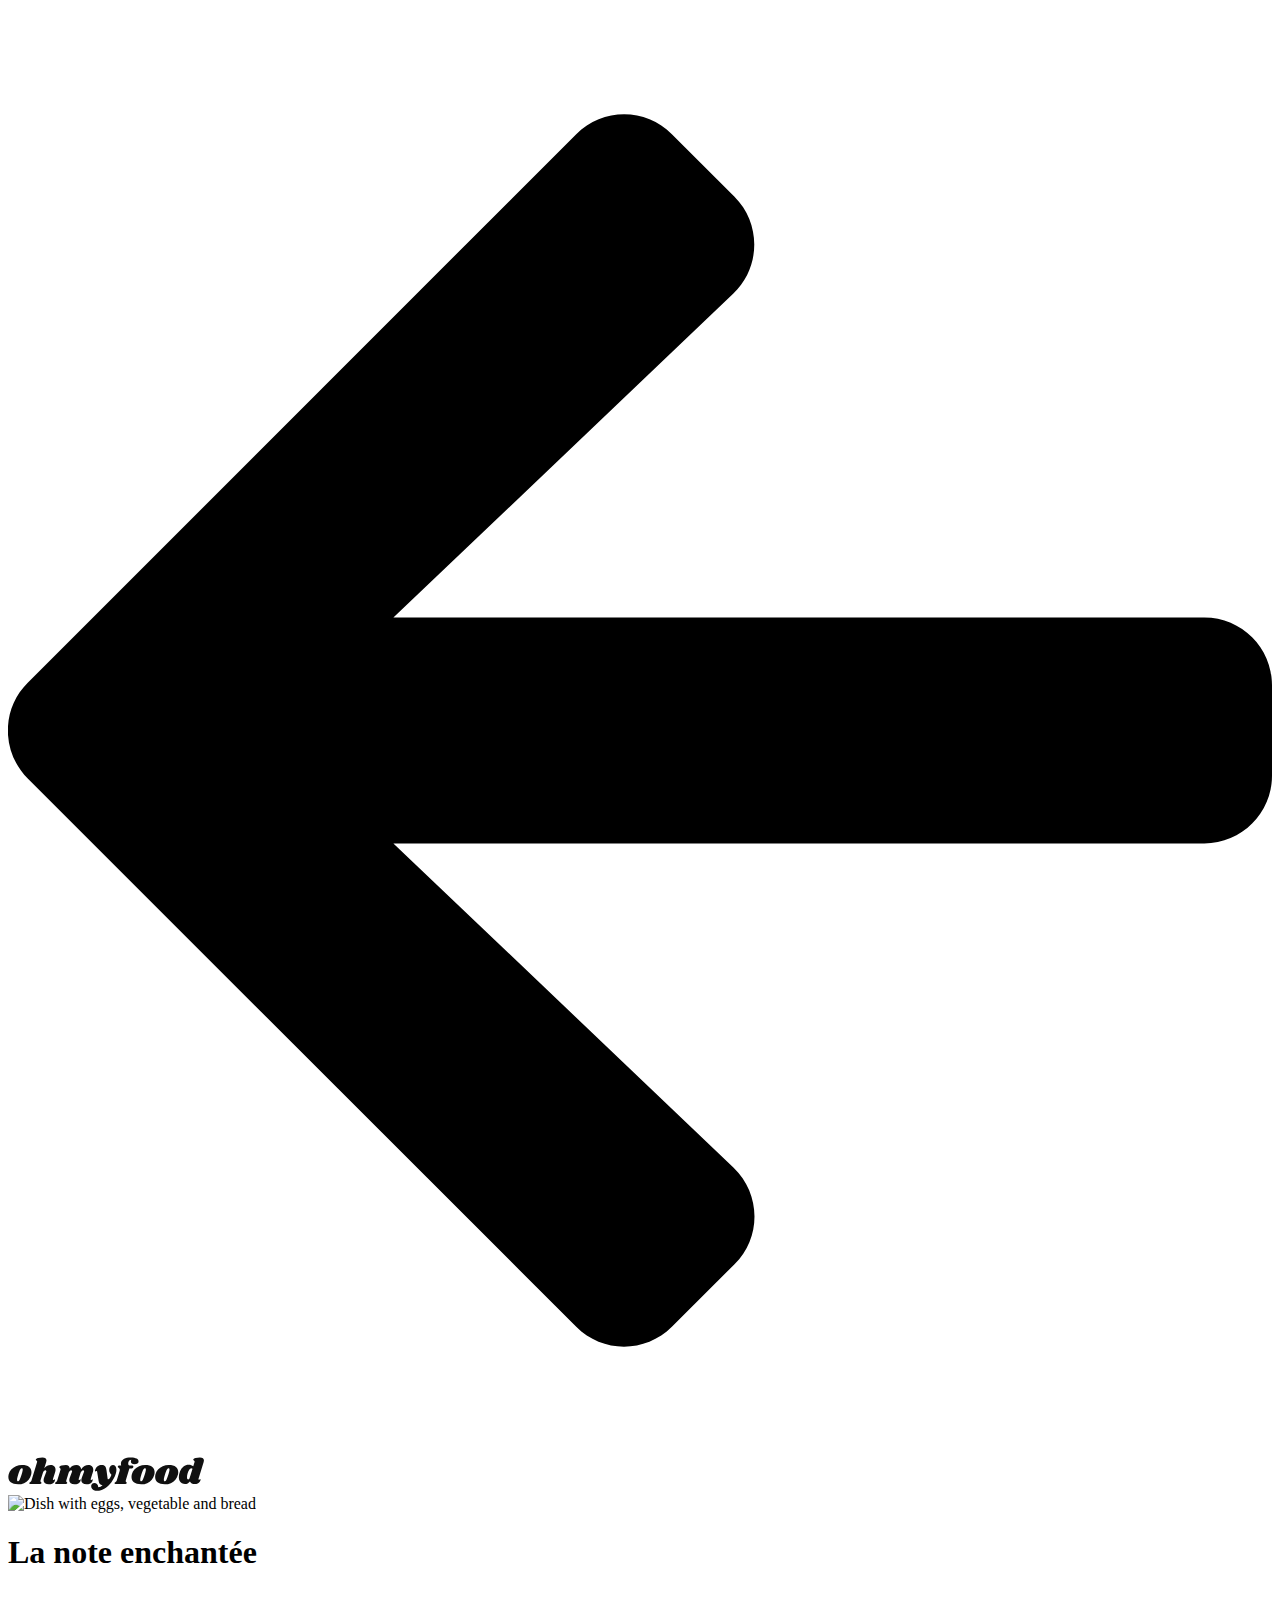
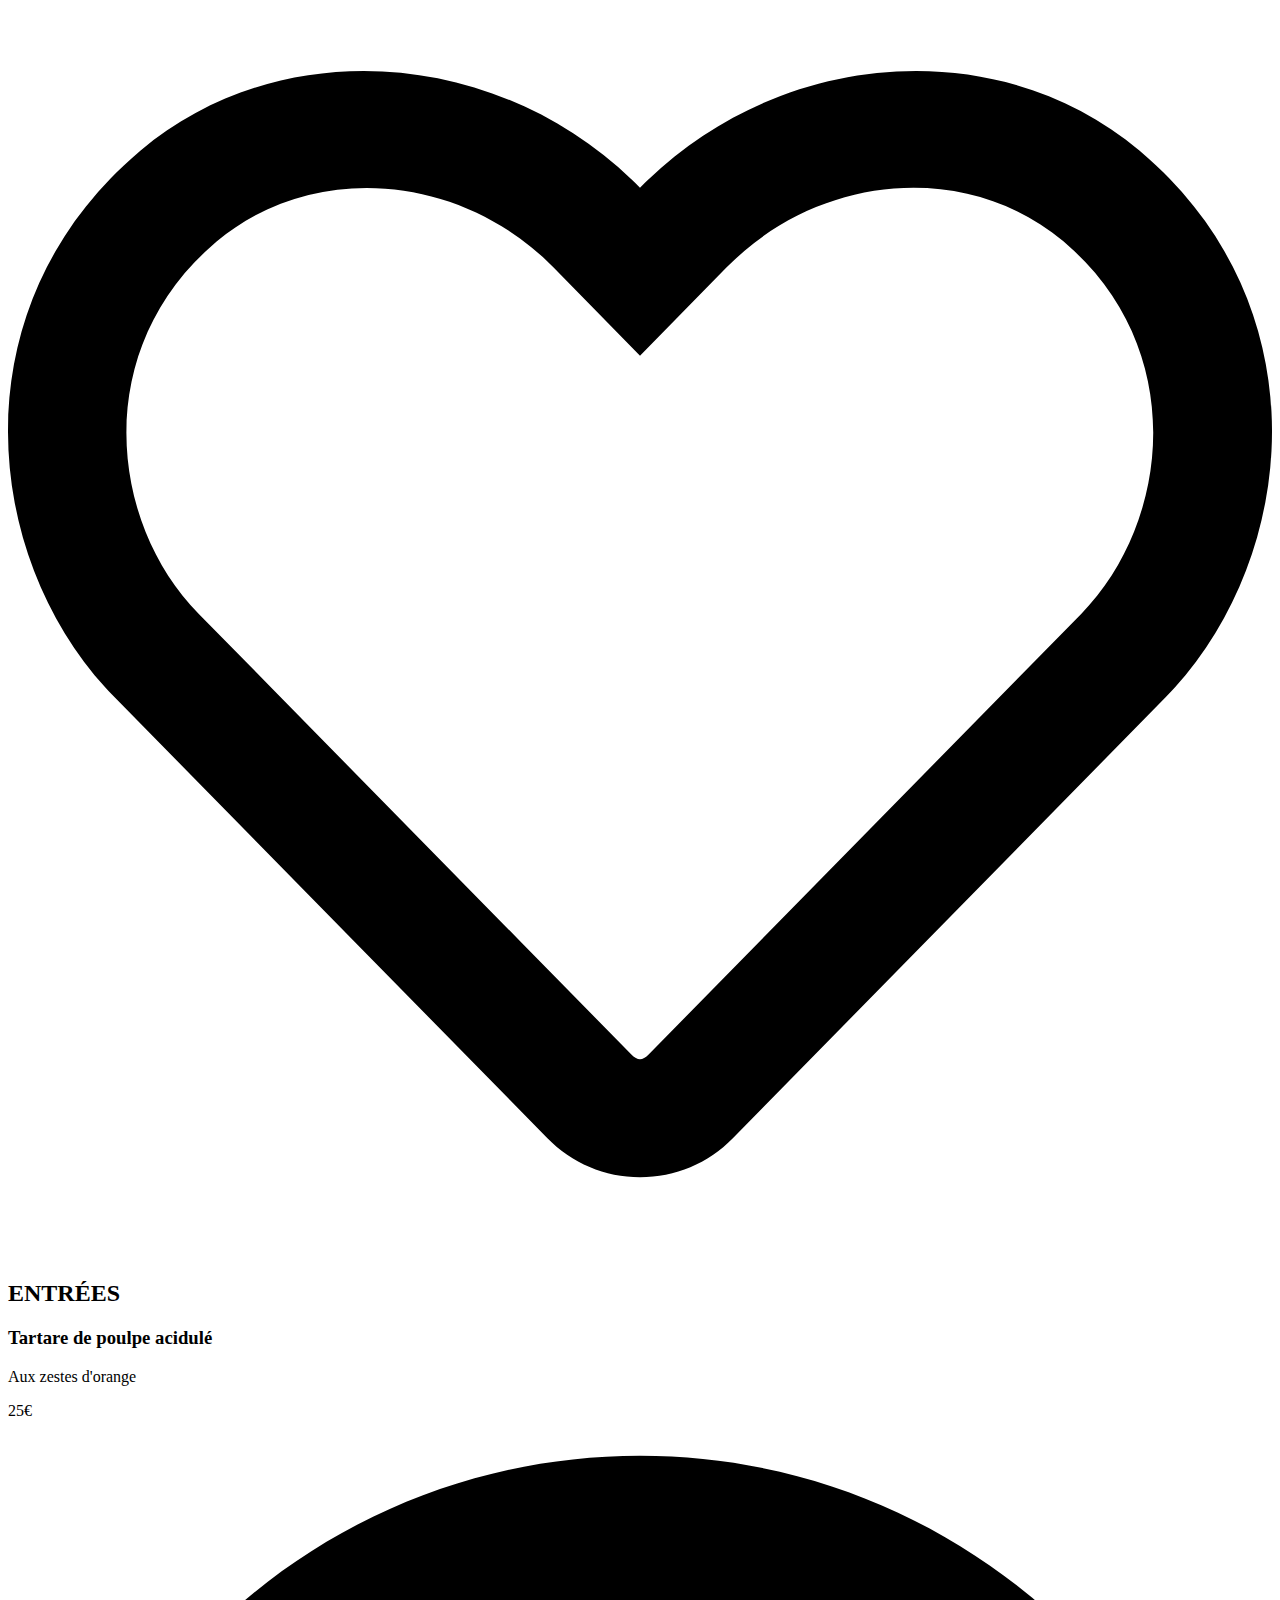
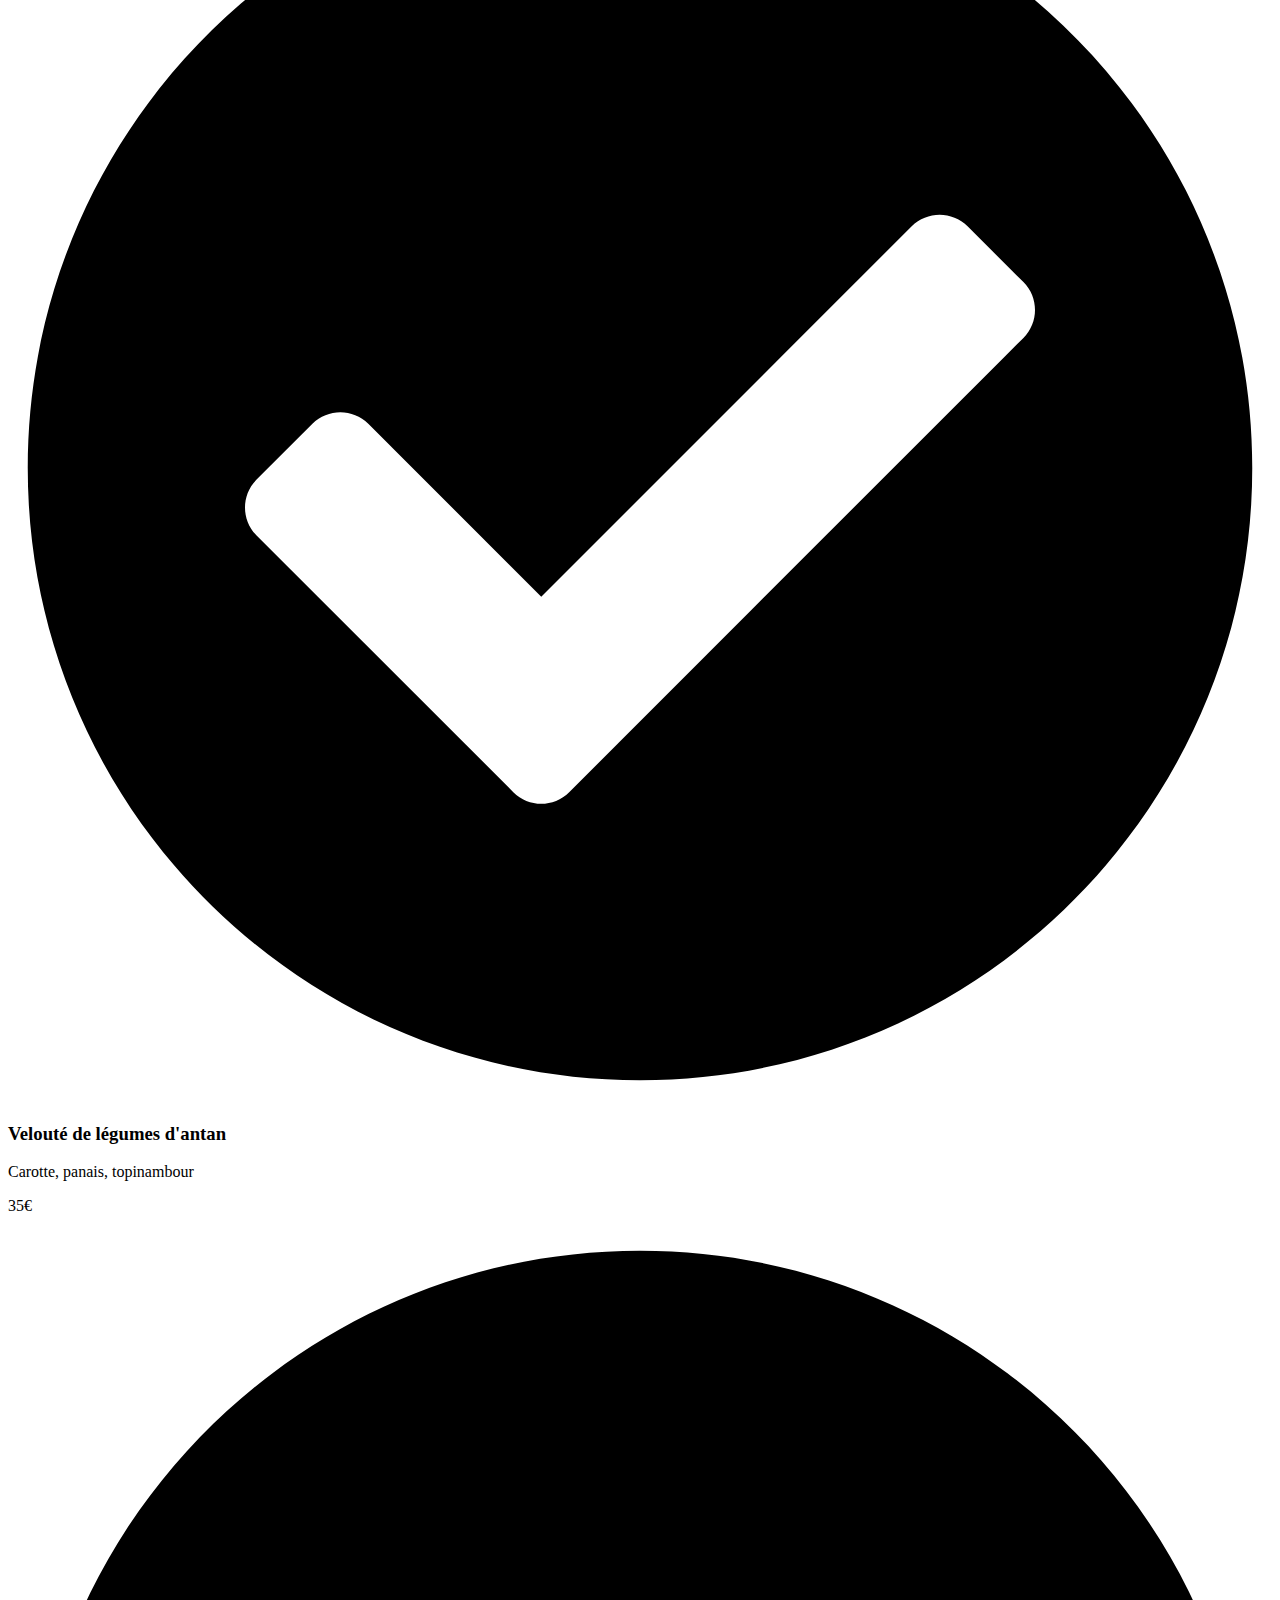
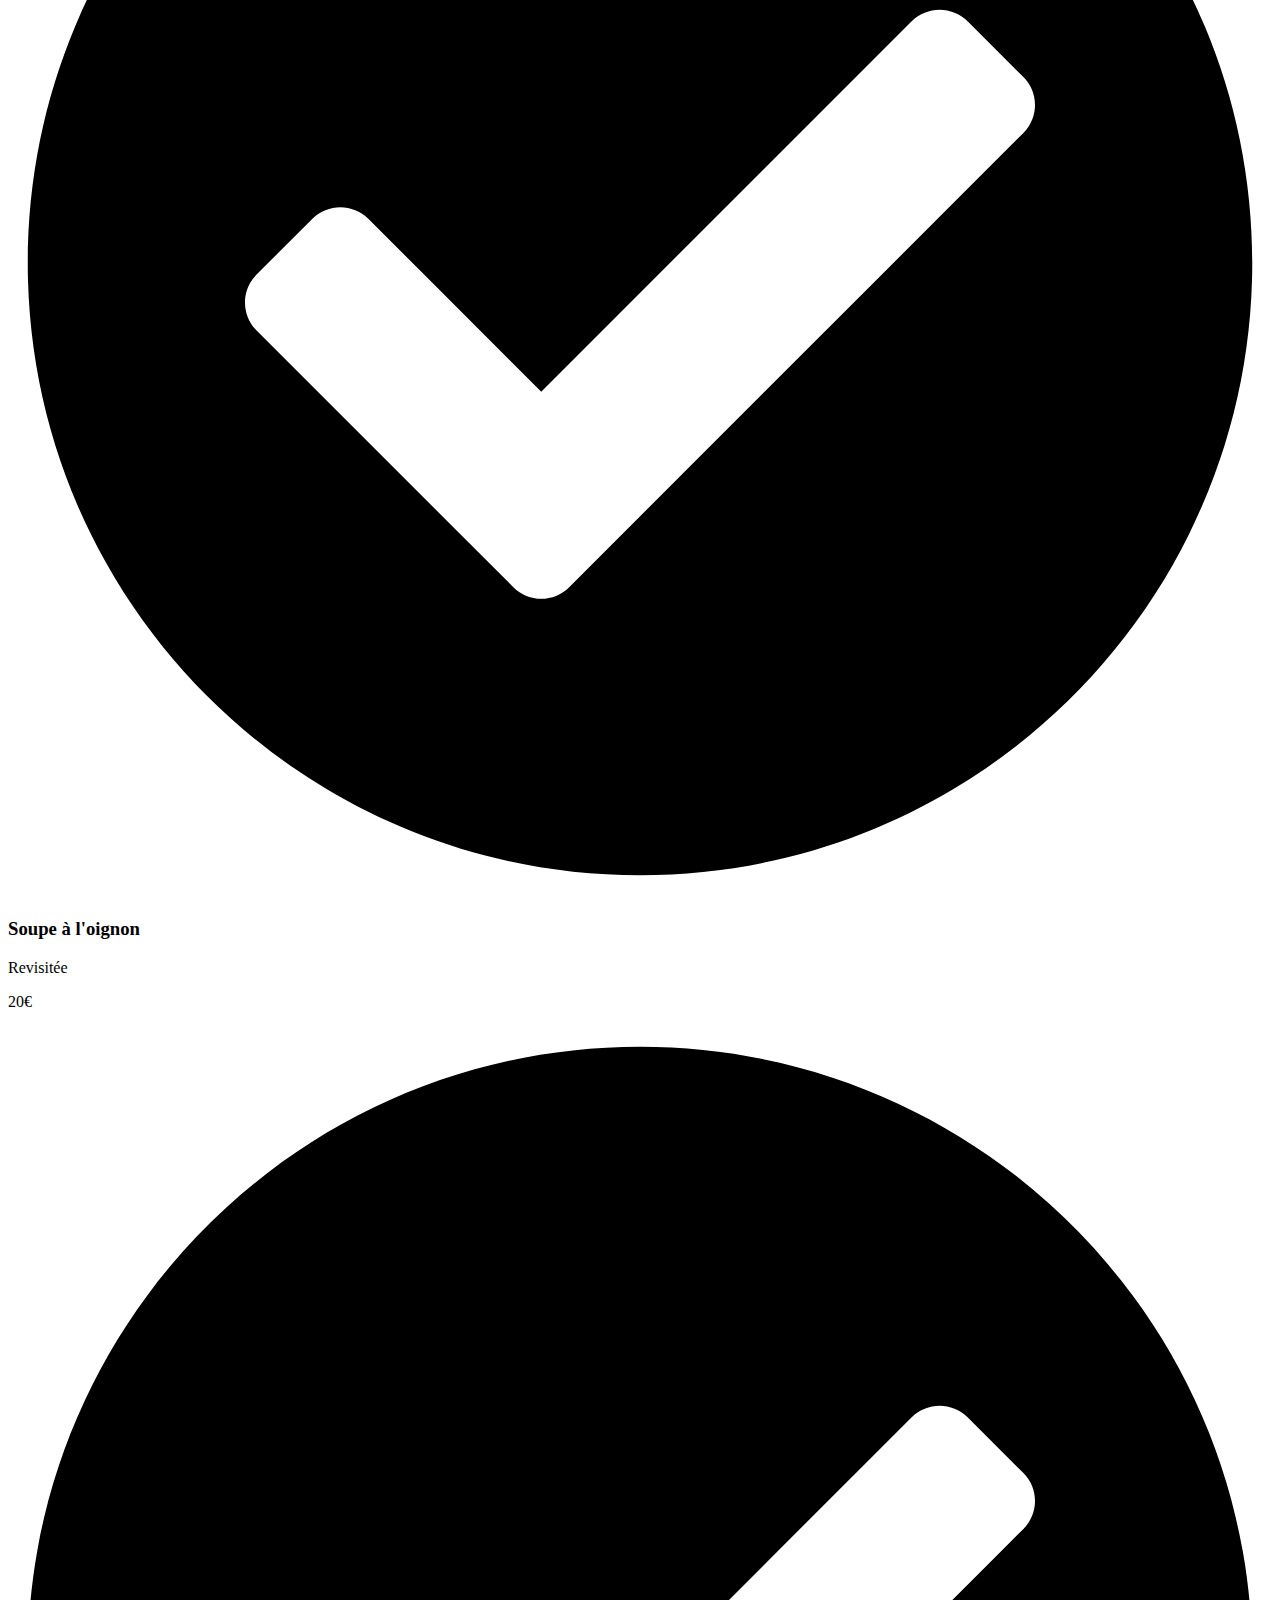
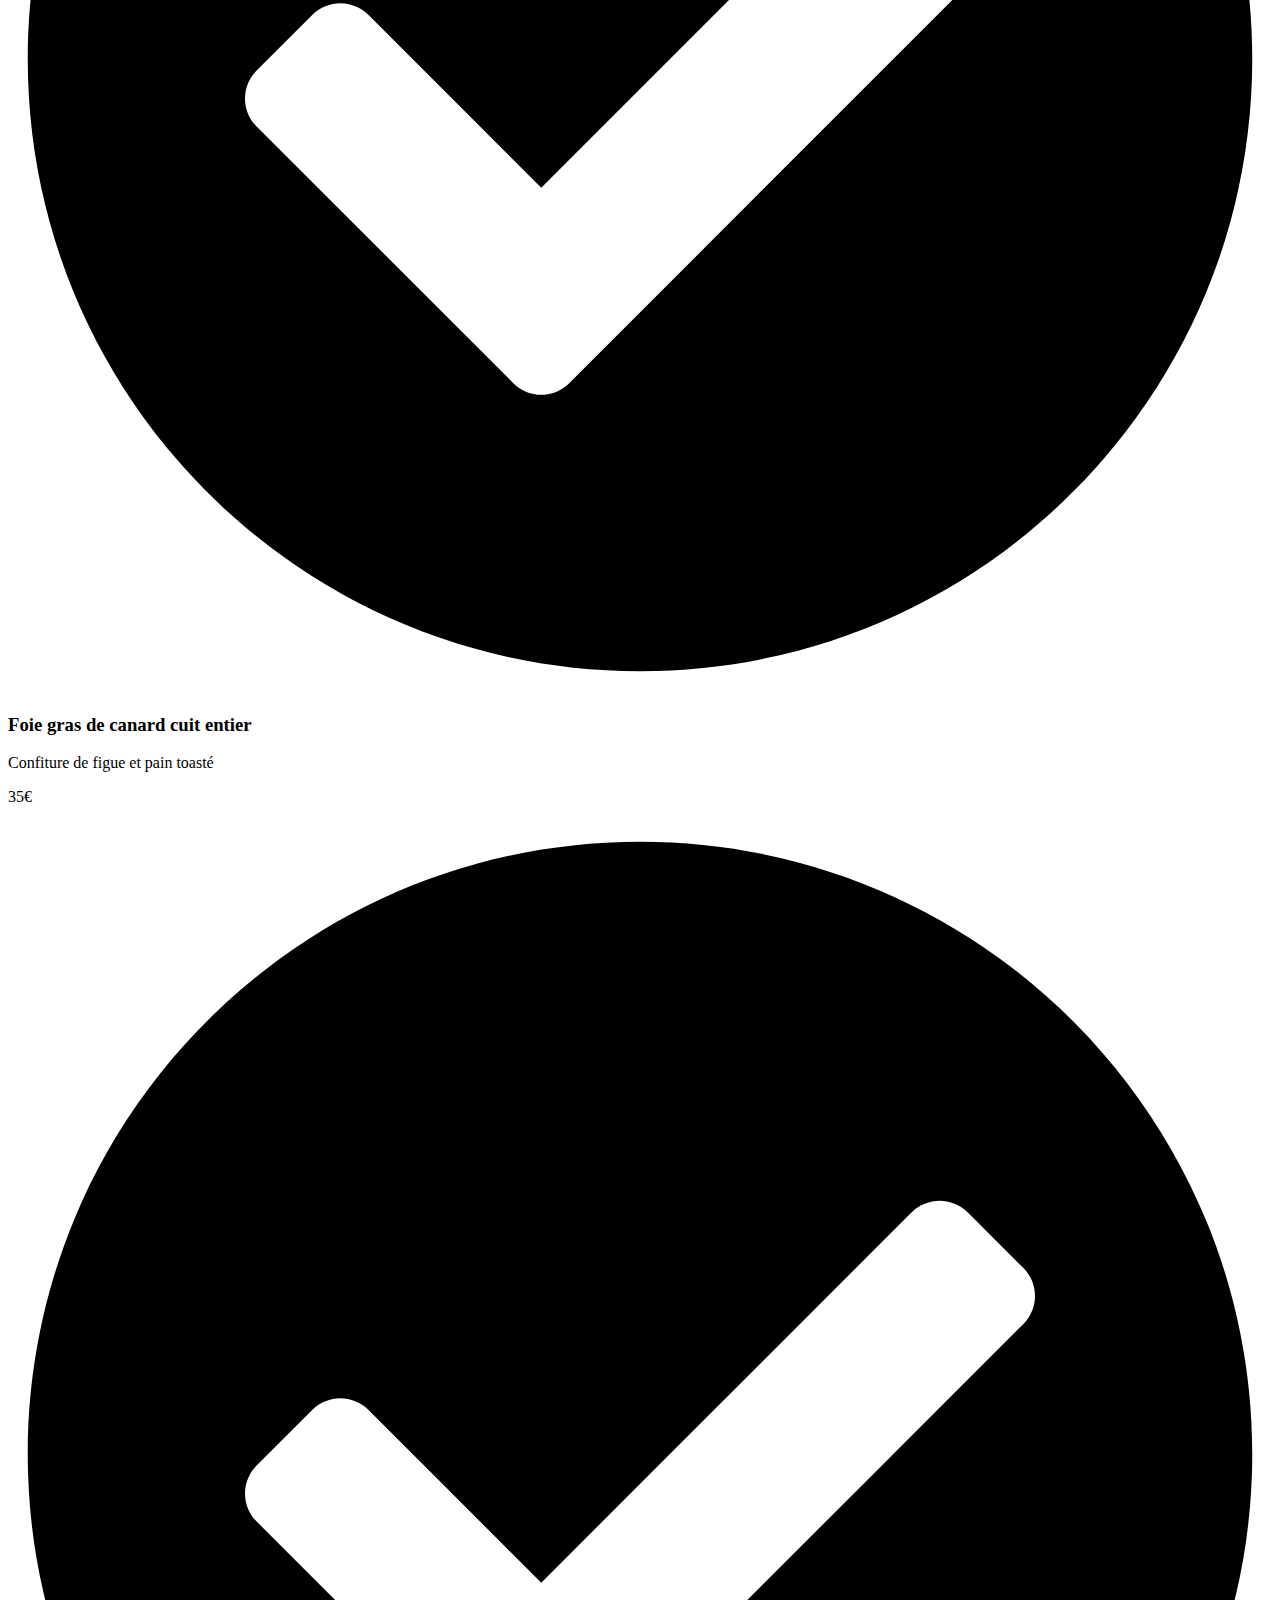
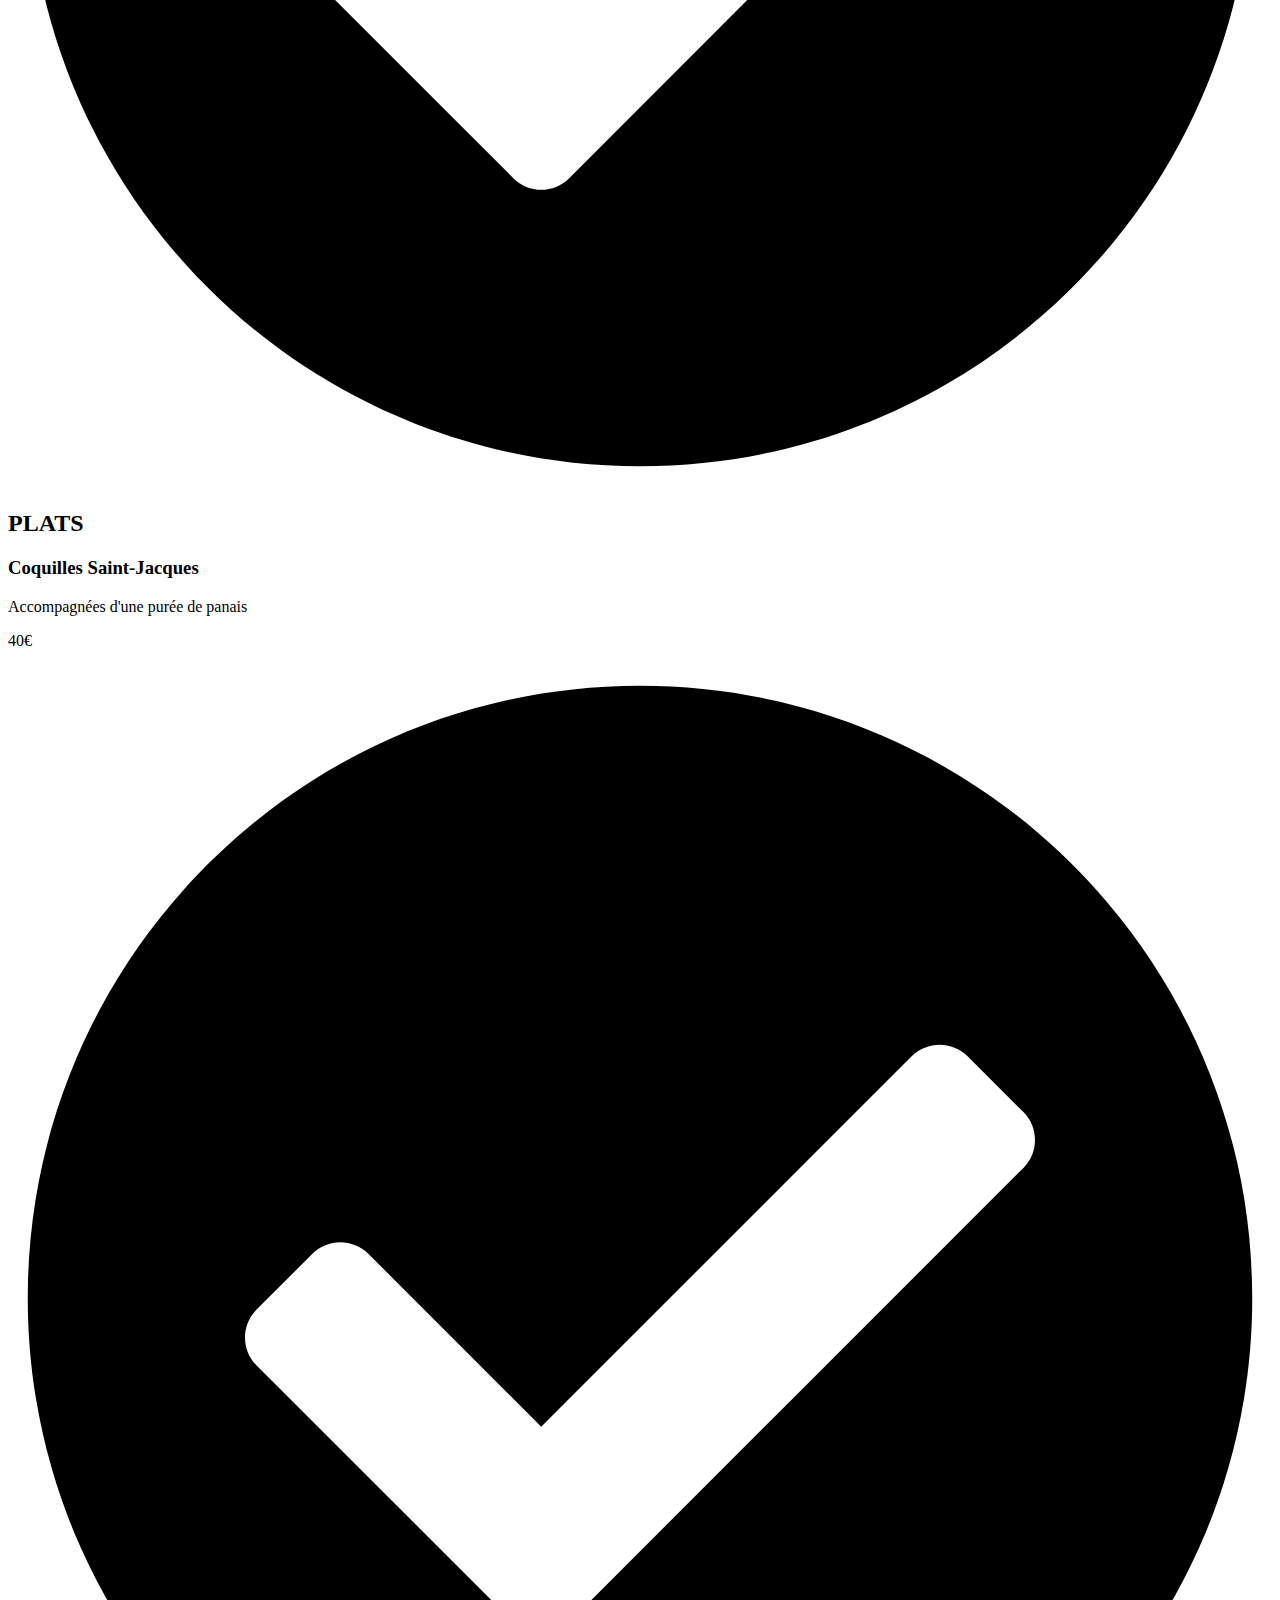
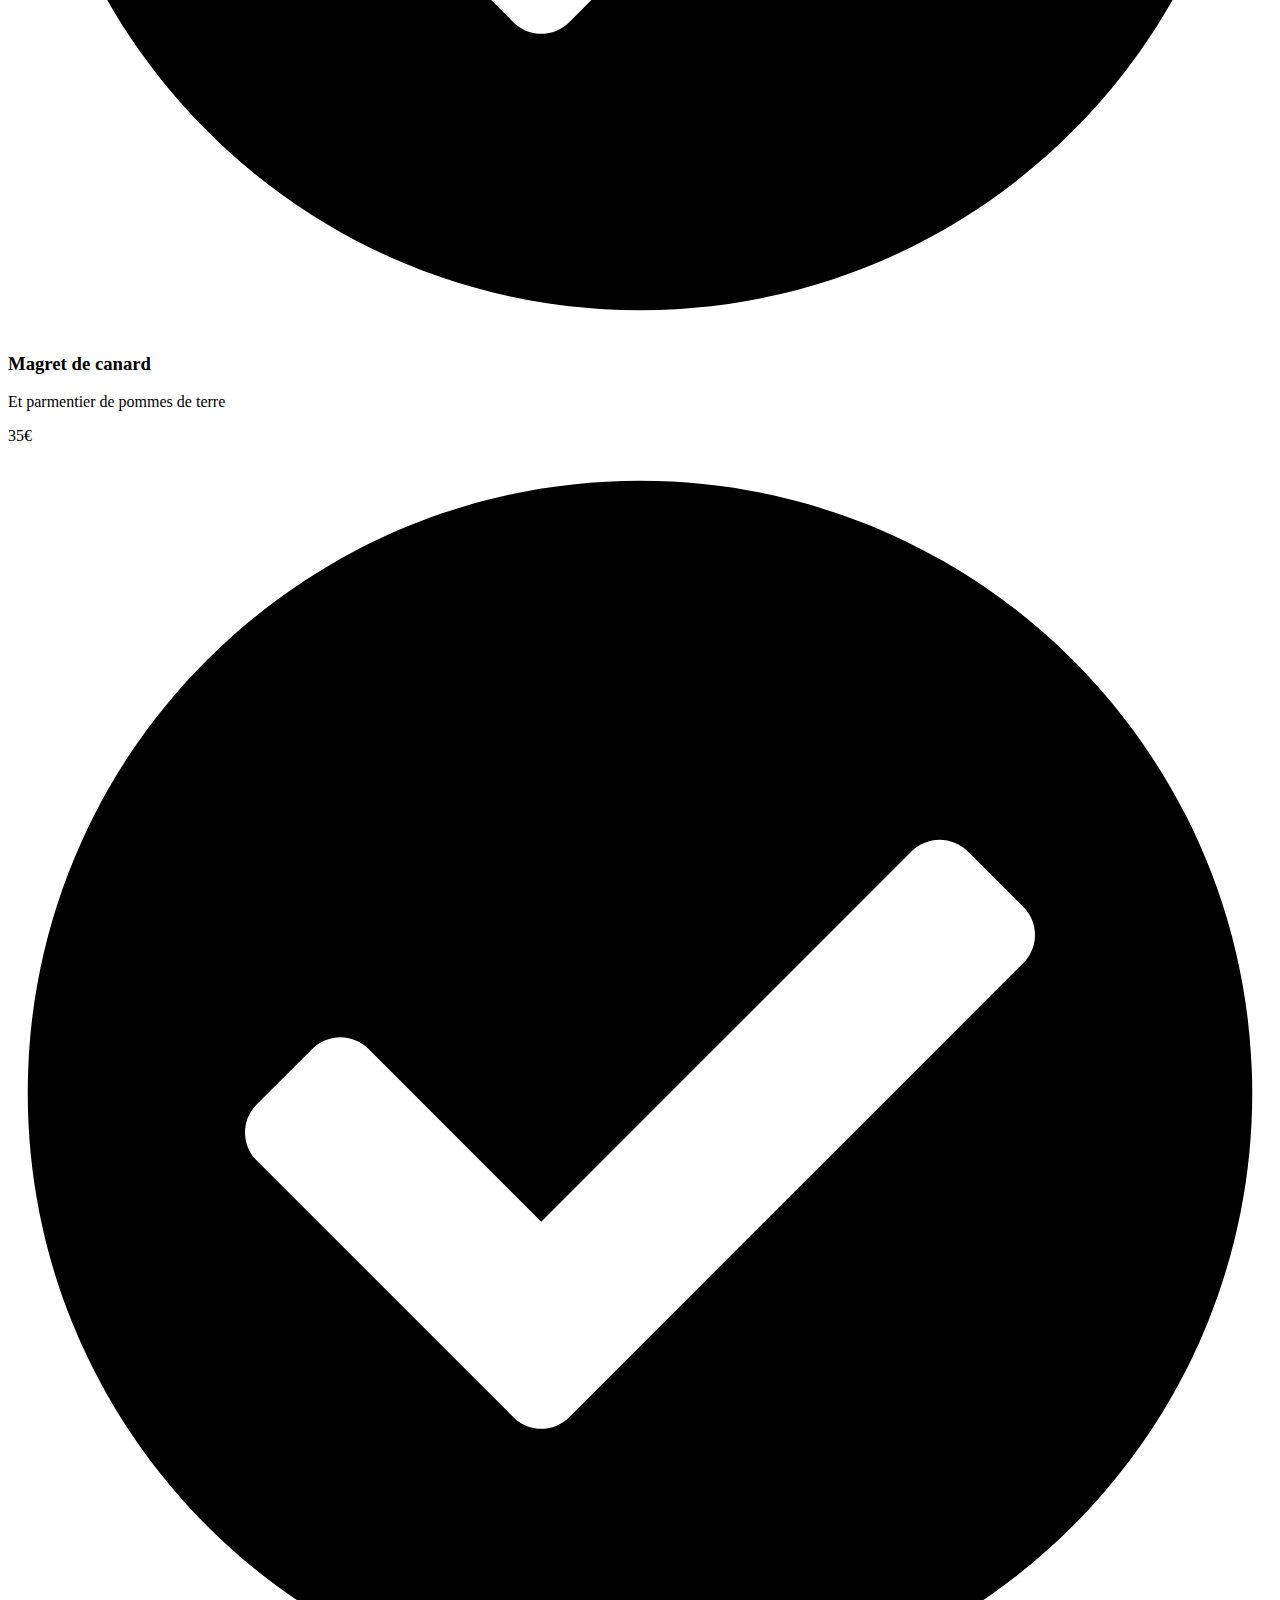
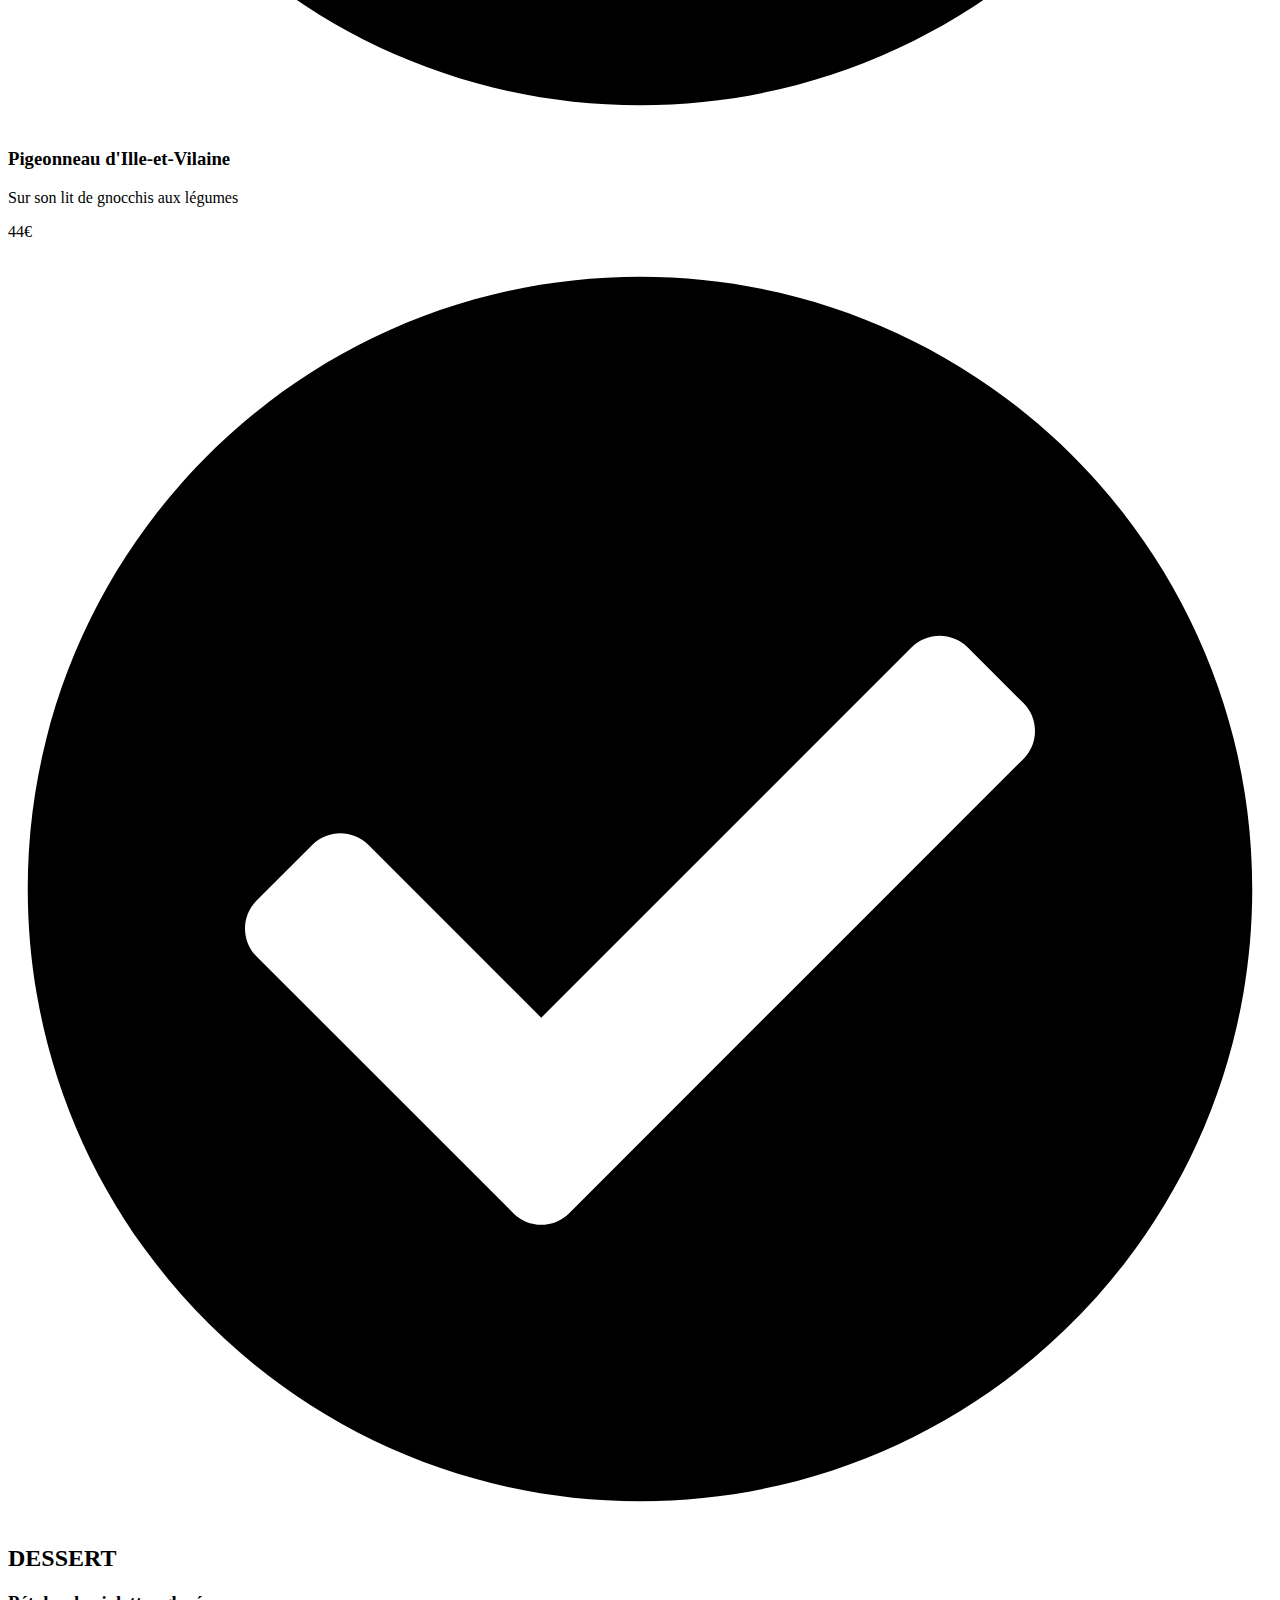
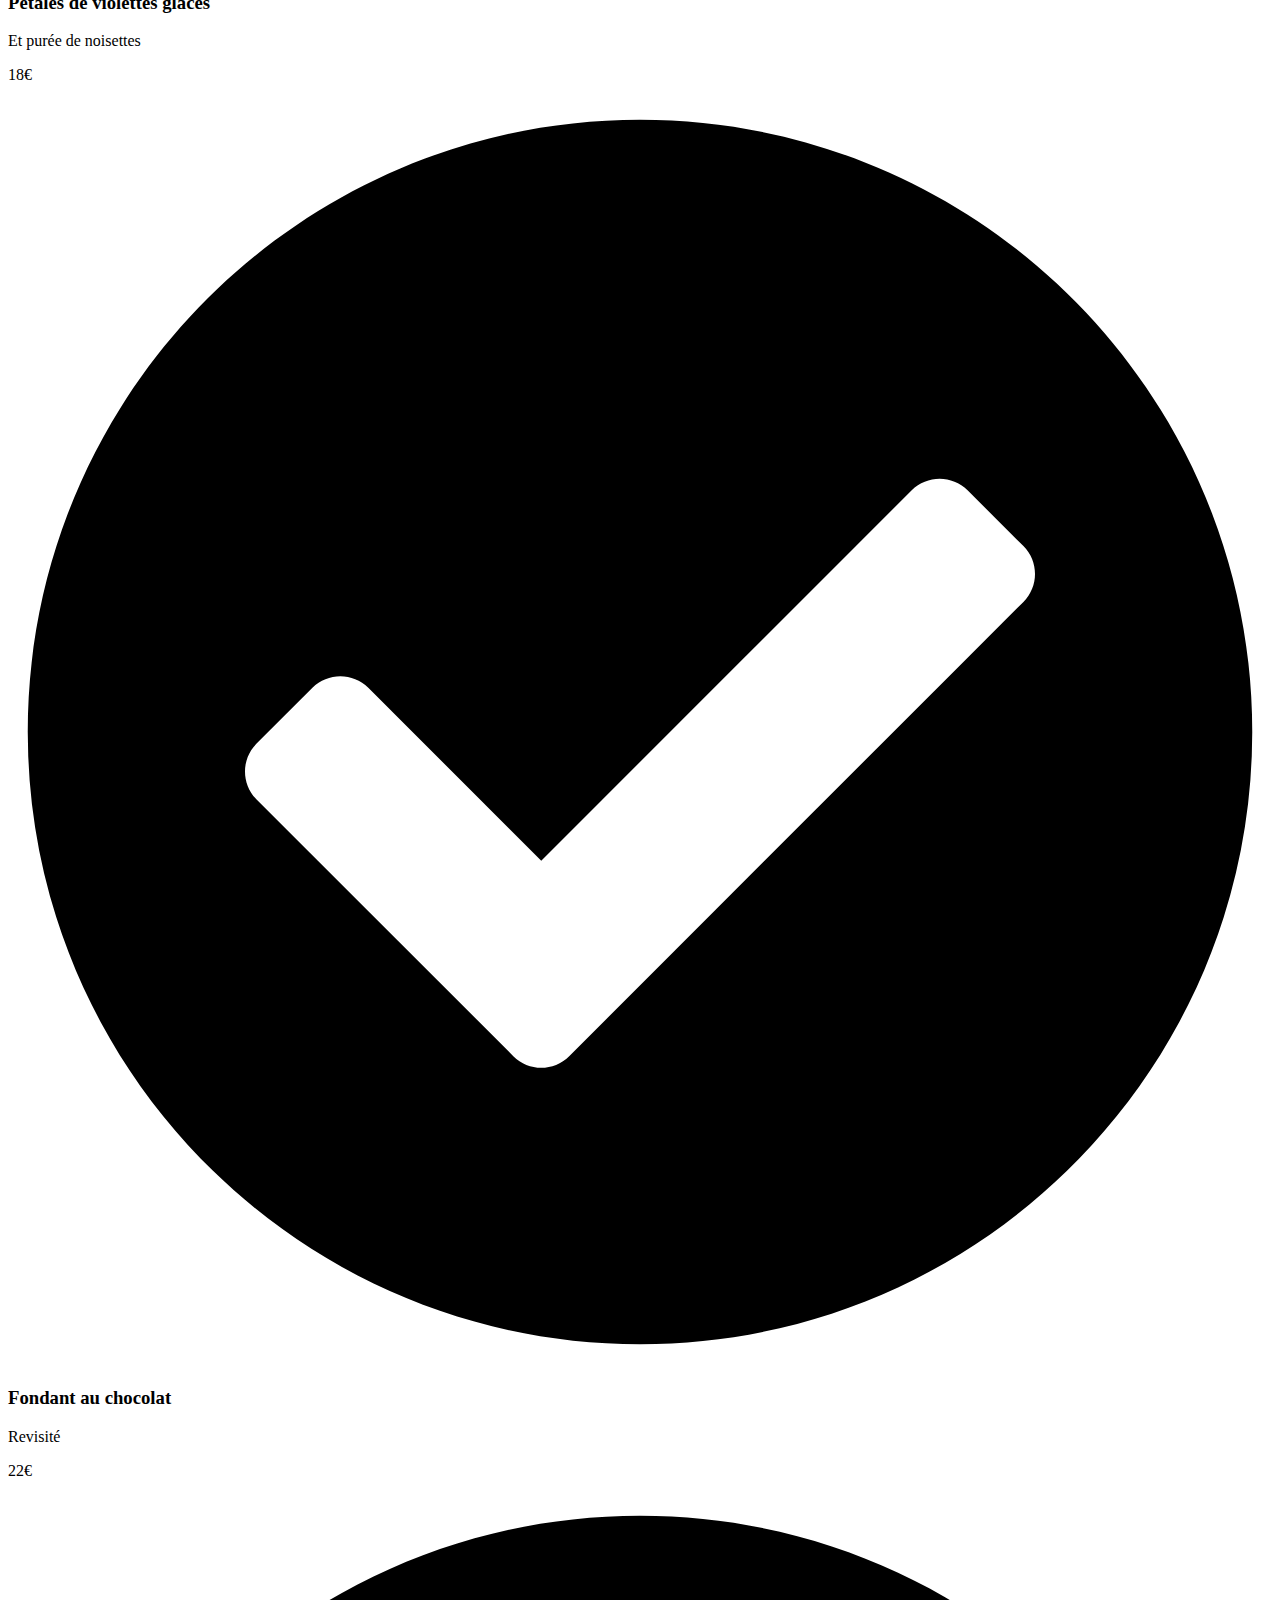
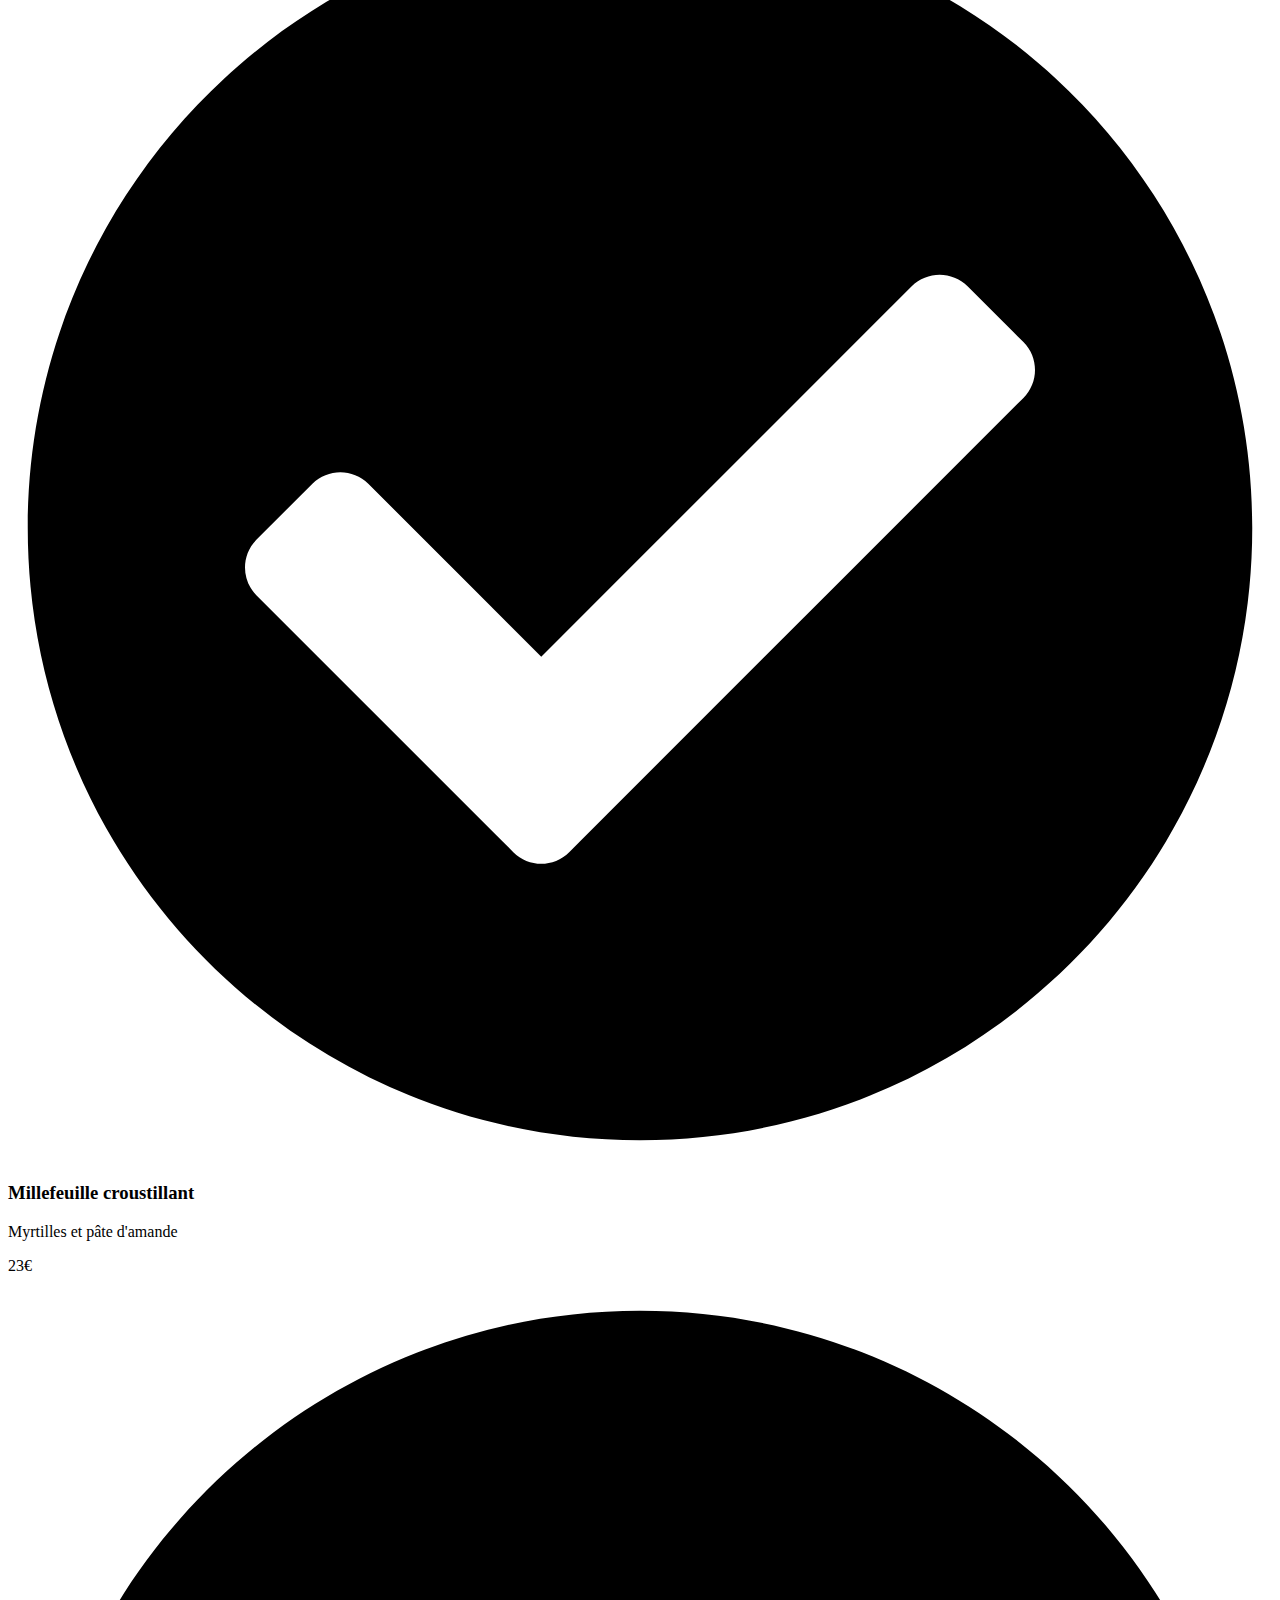
==== restaurants/a-la-francaise.html @ 26923744 "HTML structure" ====
<!DOCTYPE html>
<html lang="fr">
    <head>
        <meta charset="utf-8" />
        <meta name="viewport" content="width=device-width, initial-scale=1"/>
        <title>À la française</title>
        <link rel="stylesheet" href="css/style.css"/>
    </head>
    <body>
        <header>
            <a href="home.html"><img src="../icons/arrow-left-solid.svg" alt="icon back to home page"></a>
            <img src="../logo/ohmyfood@2x.svg" alt="logo ohmyfood">
        </header>

        <img src="images/a-la-francaise_restaurant.jpg" alt="Dish with eggs, vegetable and bread">

        <main>
            <header>
                <h1>La note enchantée</h1>
                <img src="../icons/heart-regular.svg" alt="icon like & save the menu">
            </header>
            <section>
                <h2>ENTRÉES</h2>
                <div>
                    <h3>Tartare de poulpe acidulé</h3>
                    <p>Aux zestes d'orange</p>
                    <p>25€</p>
                    <img src="../icons/check-circle-solid.svg" alt="icon check">
                </div>
                <div>
                    <h3>Velouté de légumes d'antan</h3>
                    <p>Carotte, panais, topinambour</p>
                    <p>35€</p>
                    <img src="../icons/check-circle-solid.svg" alt="icon check">
                </div>
                <div>
                    <h3>Soupe à l'oignon</h3>
                    <p>Revisitée</p>
                    <p>20€</p>
                    <img src="../icons/check-circle-solid.svg" alt="icon check">
                </div>
                <div>
                    <h3>Foie gras de canard cuit entier</h3>
                    <p>Confiture de figue et pain toasté</p>
                    <p>35€</p>
                    <img src="../icons/check-circle-solid.svg" alt="icon check">
                </div>
            </section>
            <section>
                <h2>PLATS</h2>
                <div>
                    <h3>Coquilles Saint-Jacques</h3>
                    <p>Accompagnées d'une purée de panais</p>
                    <p>40€</p>
                    <img src="../icons/check-circle-solid.svg" alt="icon check">
                </div>
                <div>
                    <h3>Magret de canard</h3>
                    <p>Et parmentier de pommes de terre</p>
                    <p>35€</p>
                    <img src="../icons/check-circle-solid.svg" alt="icon check">
                </div>
                <div>
                    <h3>Pigeonneau d'Ille-et-Vilaine</h3>
                    <p>Sur son lit de gnocchis aux légumes</p>
                    <p>44€</p>
                    <img src="../icons/check-circle-solid.svg" alt="icon check">
                </div>
            </section>
                <h2>DESSERT</h2>
                <div>
                    <h3>Pétales de violettes glacés</h3>
                    <p>Et purée de noisettes</p>
                    <p>18€</p>
                    <img src="../icons/check-circle-solid.svg" alt="icon check">
                </div>
                <div>
                    <h3>Fondant au chocolat</h3>
                    <p>Revisité</p>
                    <p>22€</p>
                    <img src="../icons/check-circle-solid.svg" alt="icon check">
                </div>
                <div>
                    <h3>Millefeuille croustillant</h3>
                    <p>Myrtilles et pâte d'amande</p>
                    <p>23€</p>
                    <img src="../icons/check-circle-solid.svg" alt="icon check">
                </div>
        </main>
        <footer>
            <img src="../logo/ohmyfood@2x.svg" alt="logo ohmyfood">
            <ul>
                <li>
                    <a href=""><img src="../icons/utensils-solid.svg" alt="icon cutlery">Proposer un restaurant</a>
                </li>
                <li>
                    <a href=""><img src="../icons/hands-helping-solid.svg" alt="icon handshake">Devenir partenaire</a>
                </li>
                <li>
                    <a href="">Mentions légales</a>
                </li>
                <li>
                    <a href="mailto:contact@ohmyfood.com">Contact</a>
                </li>
            </ul>
        </footer>
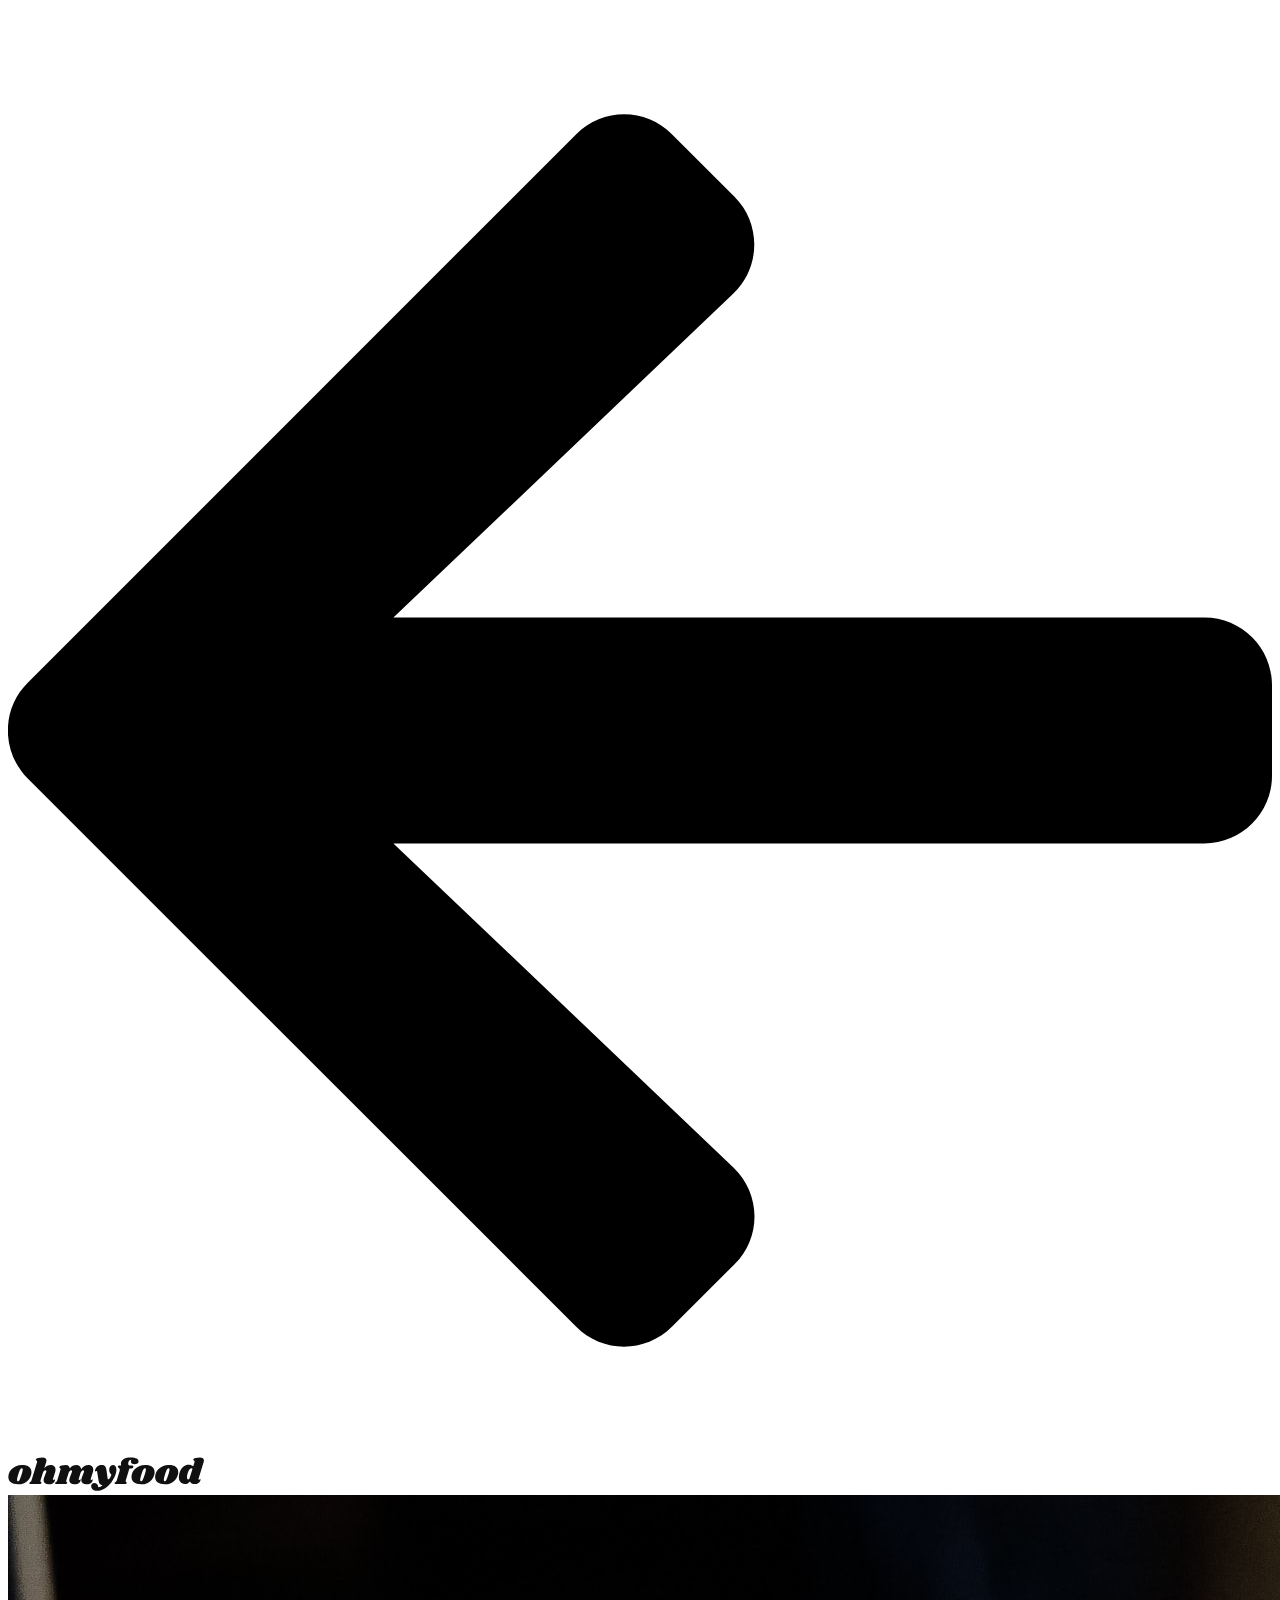
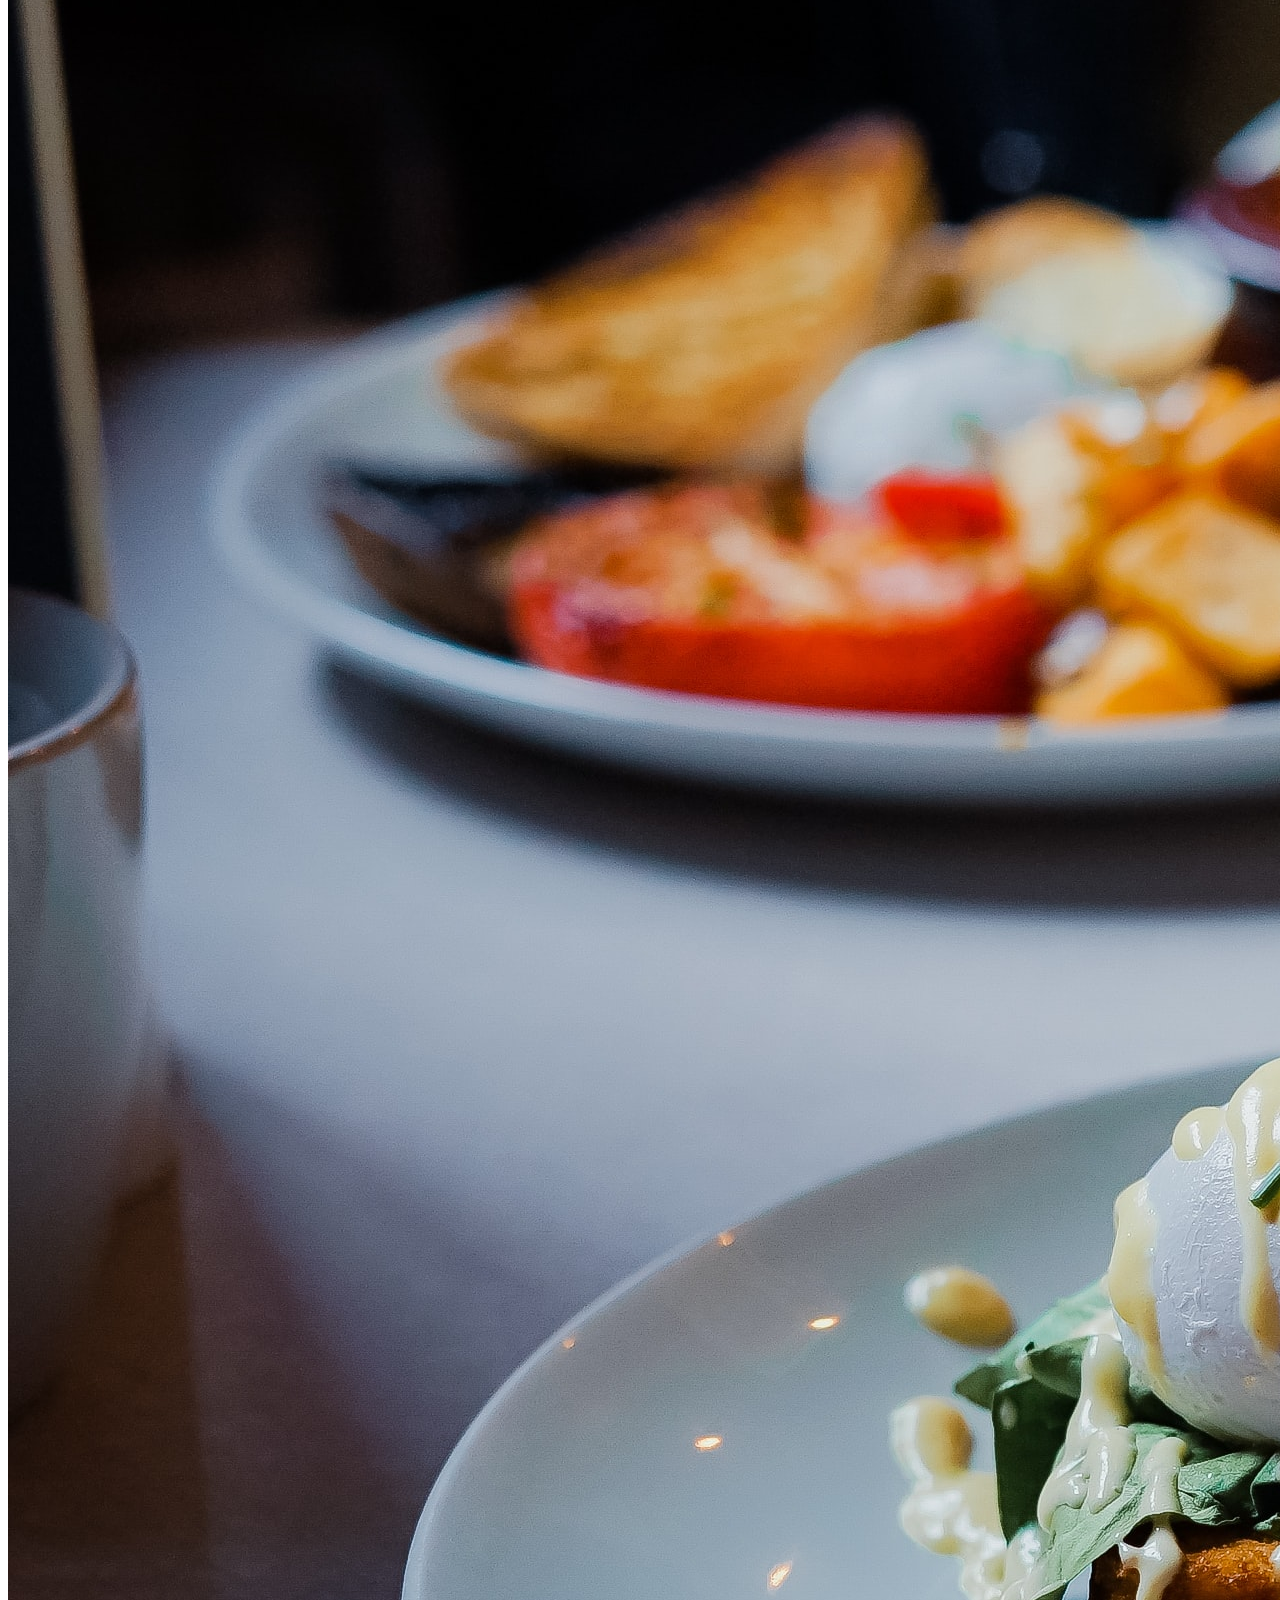
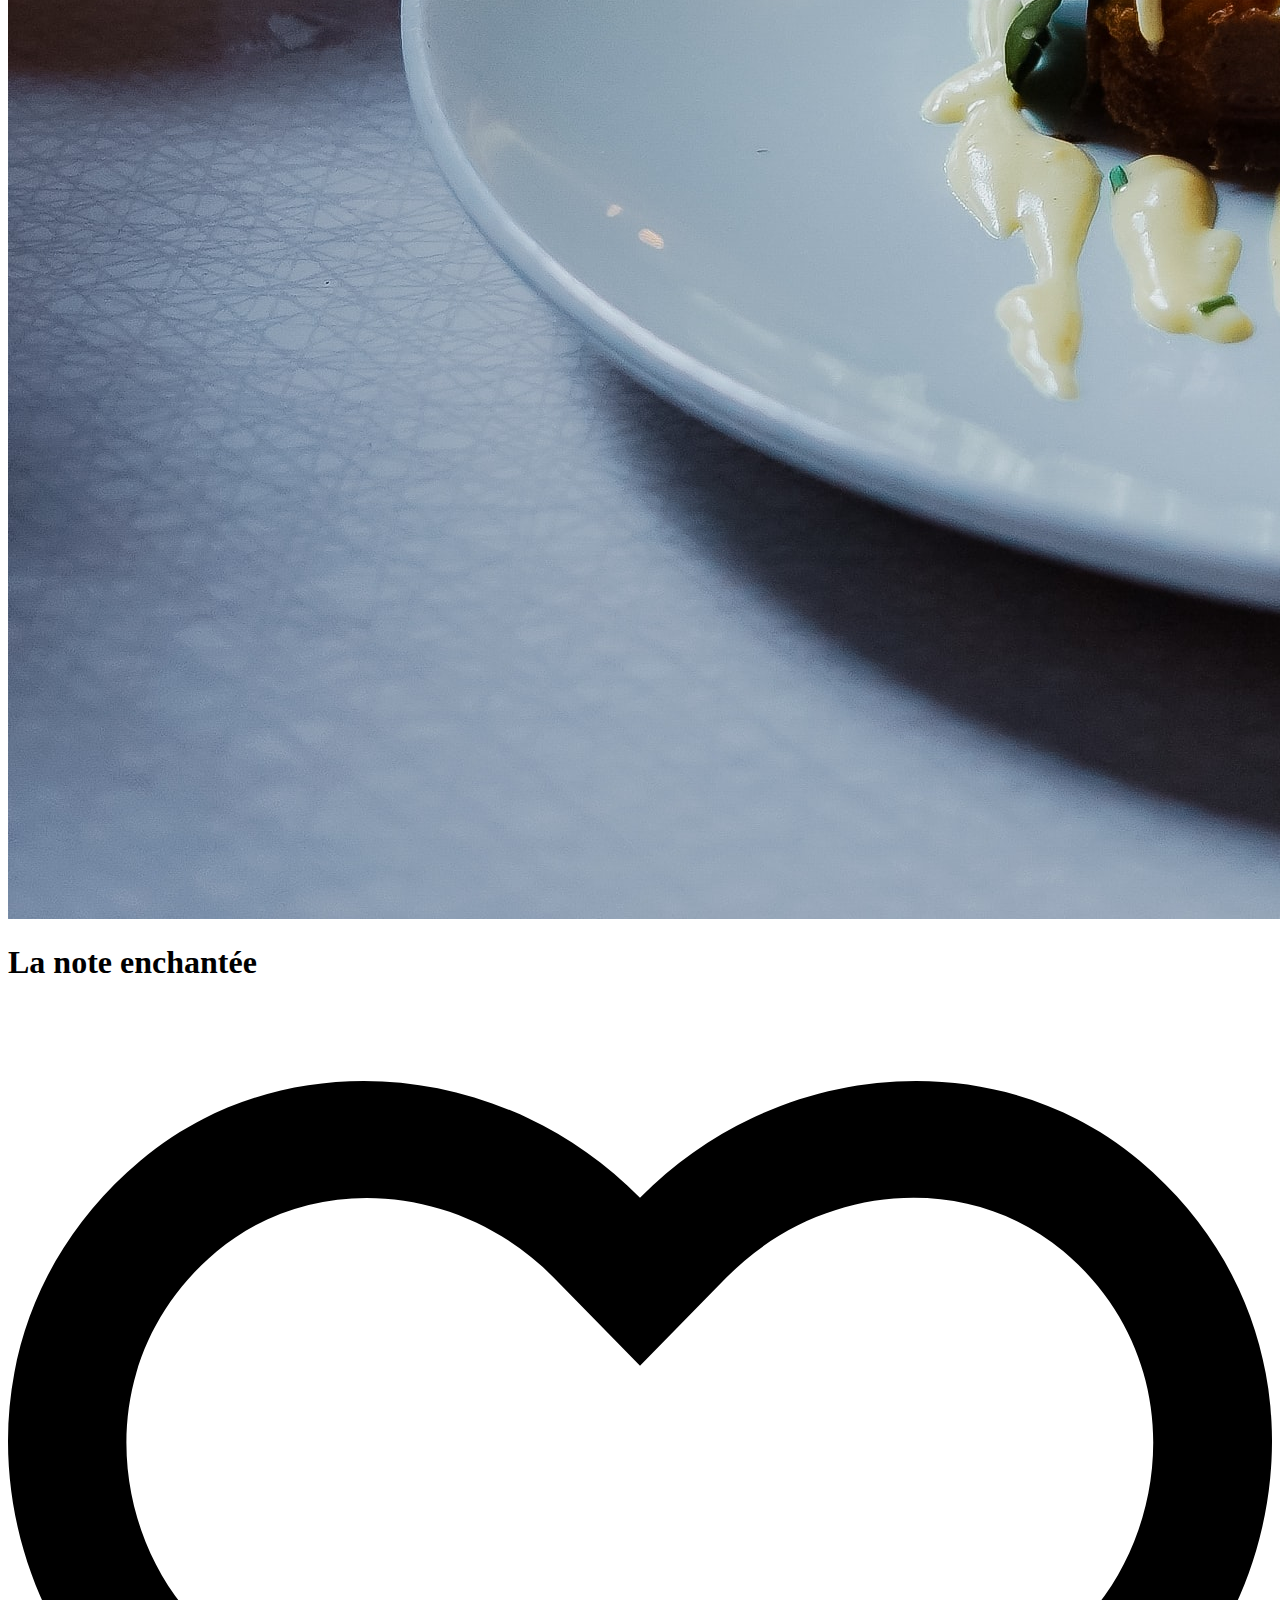
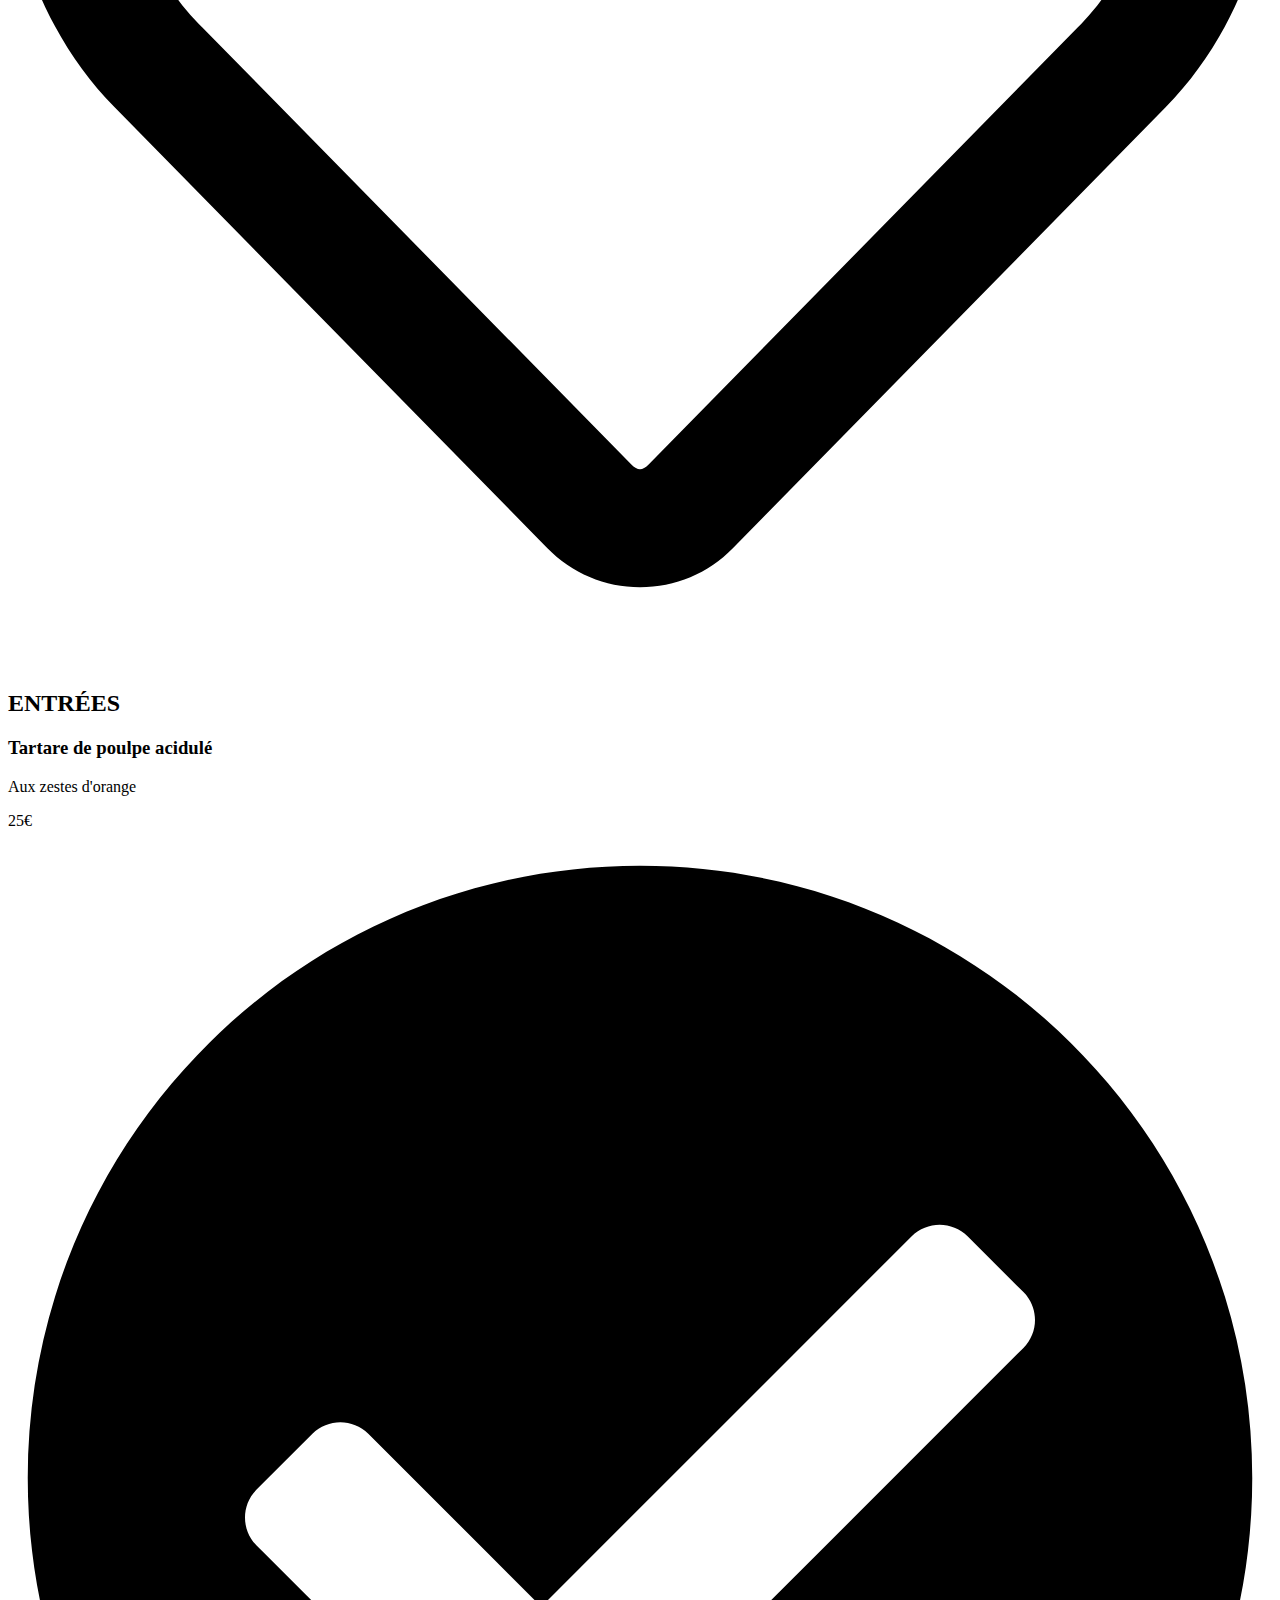
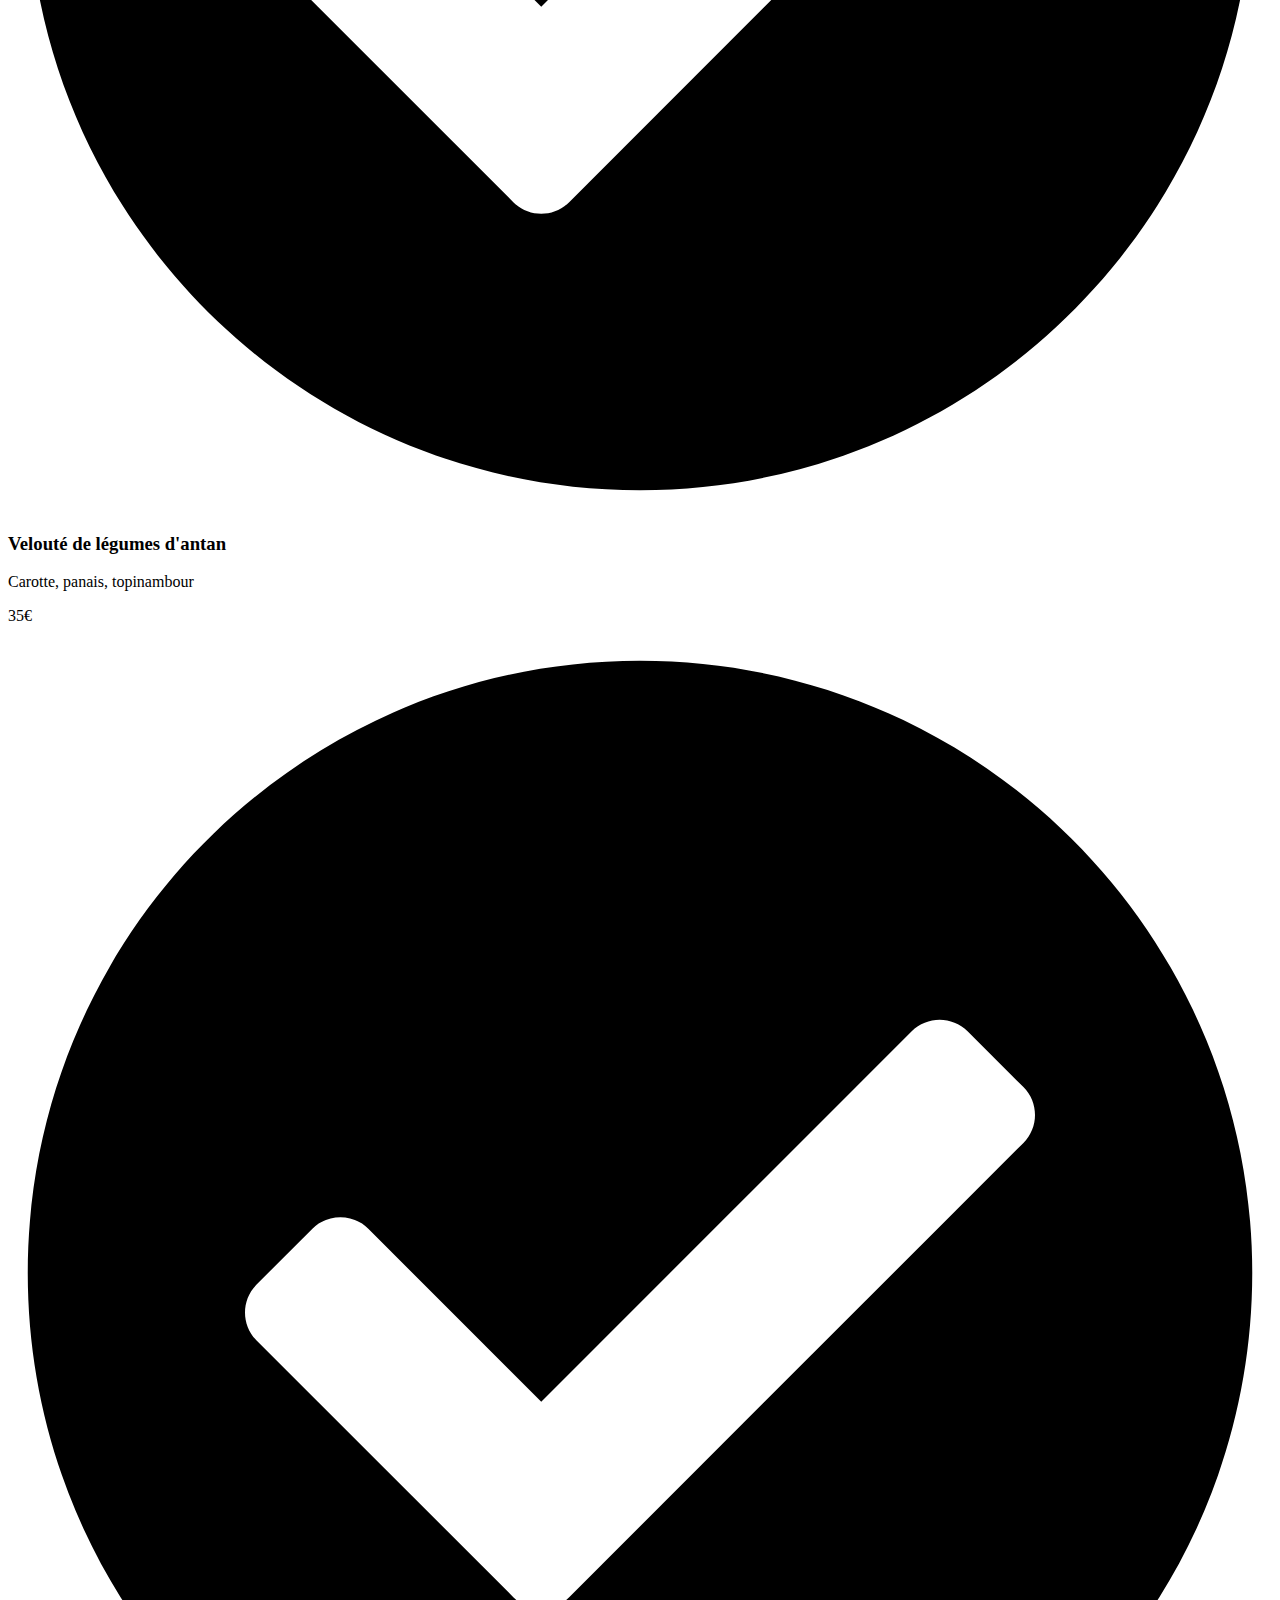
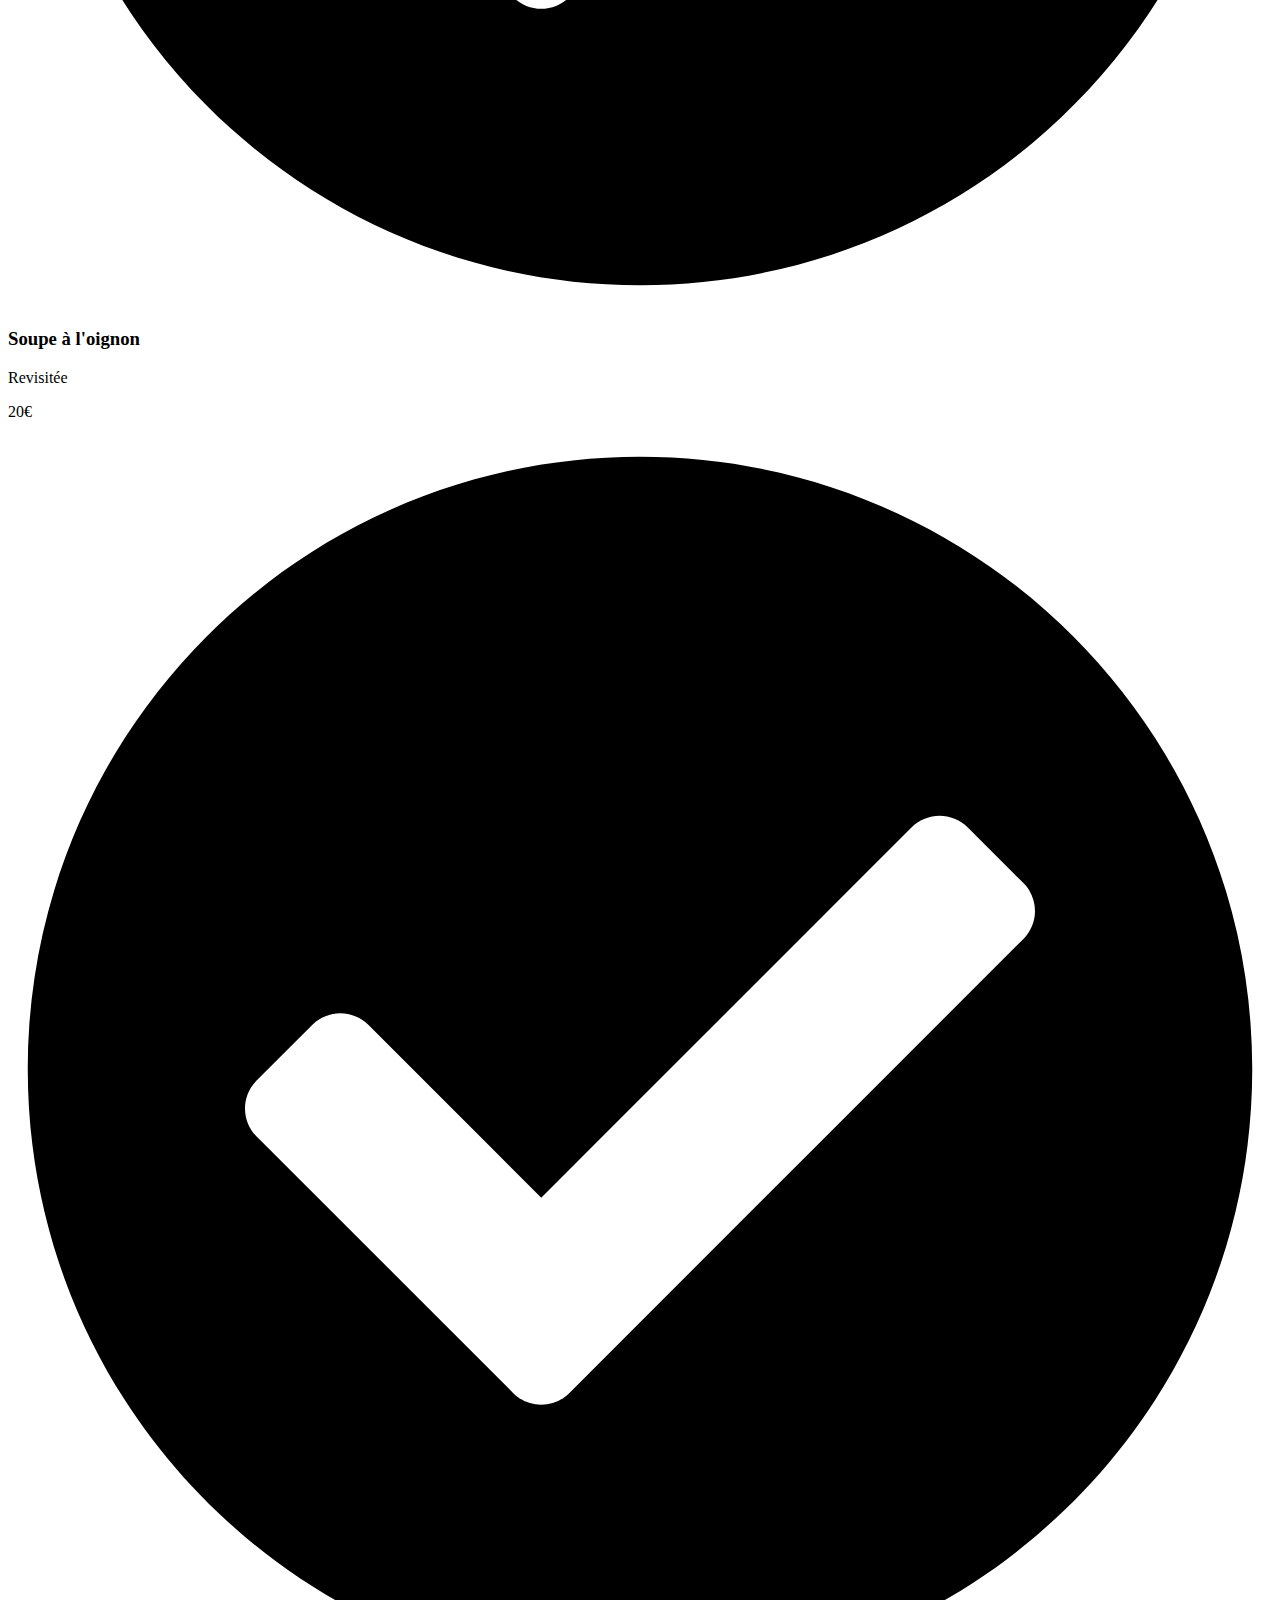
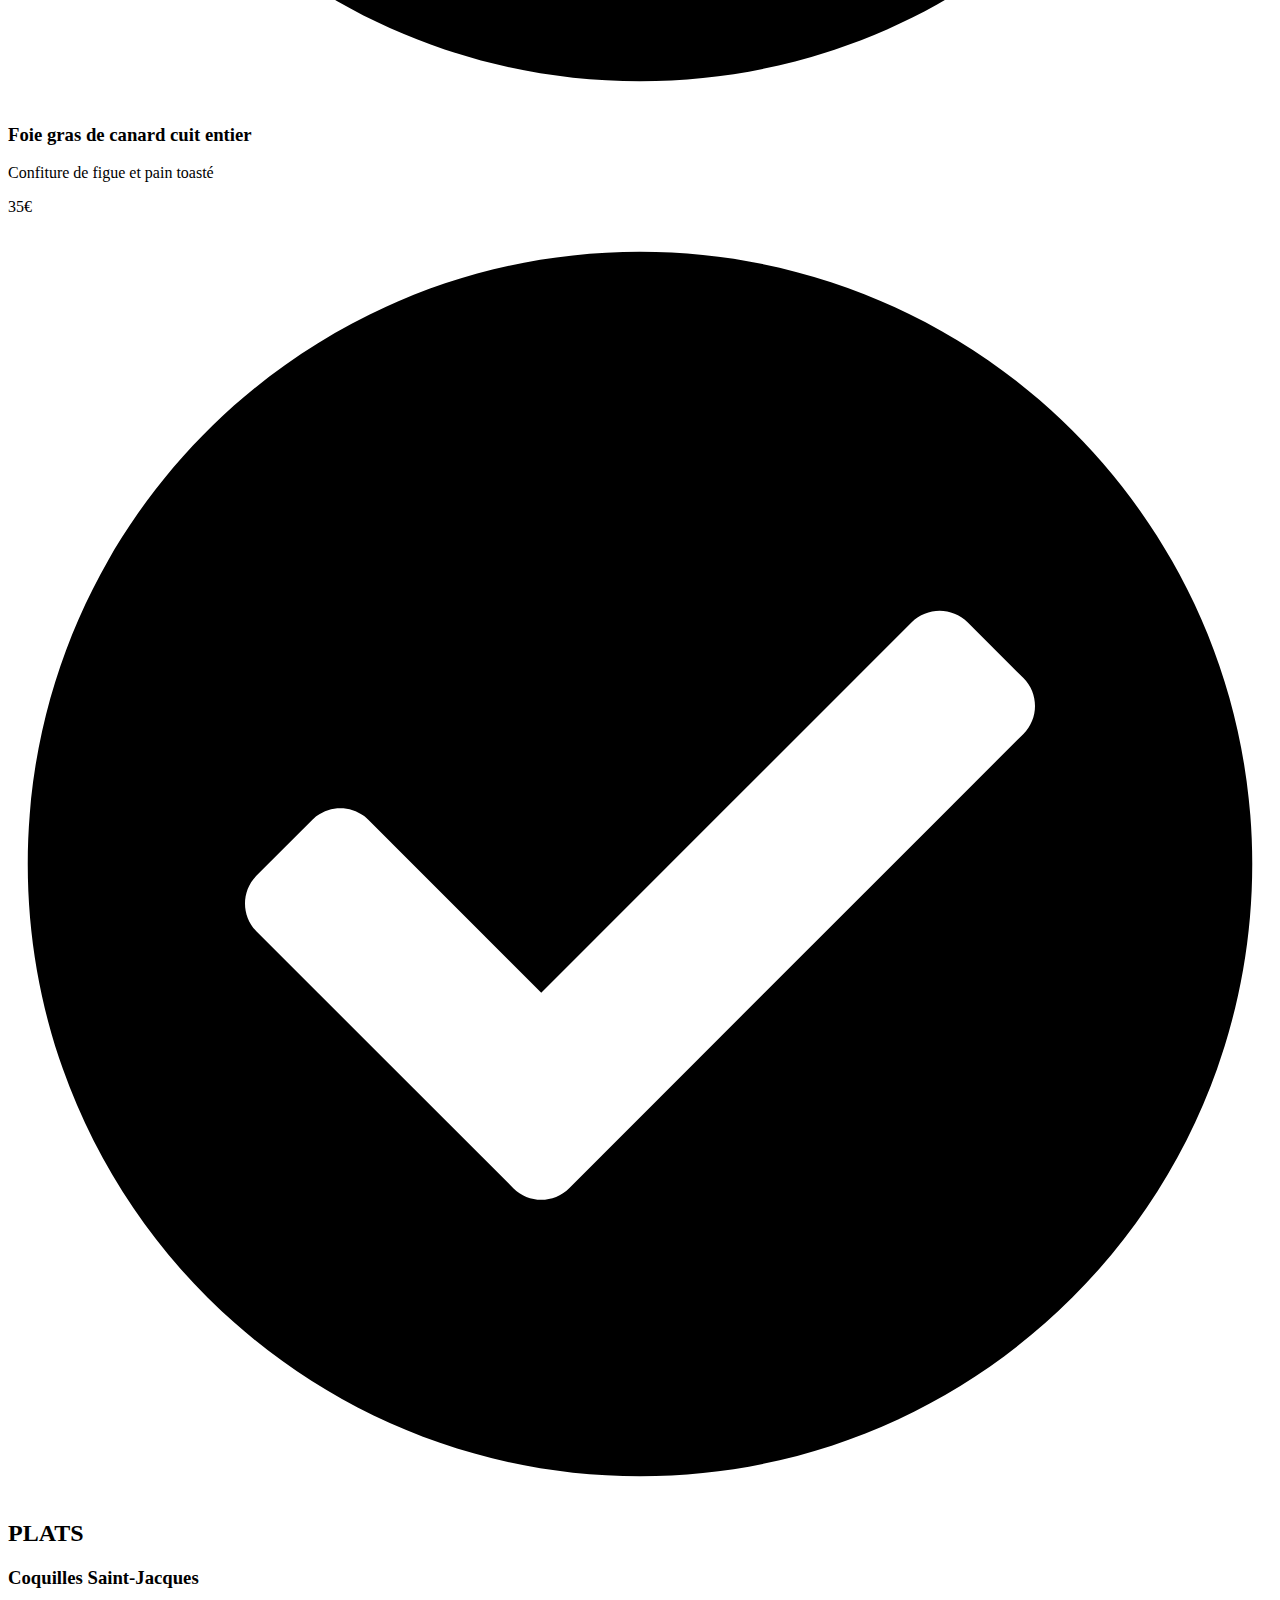
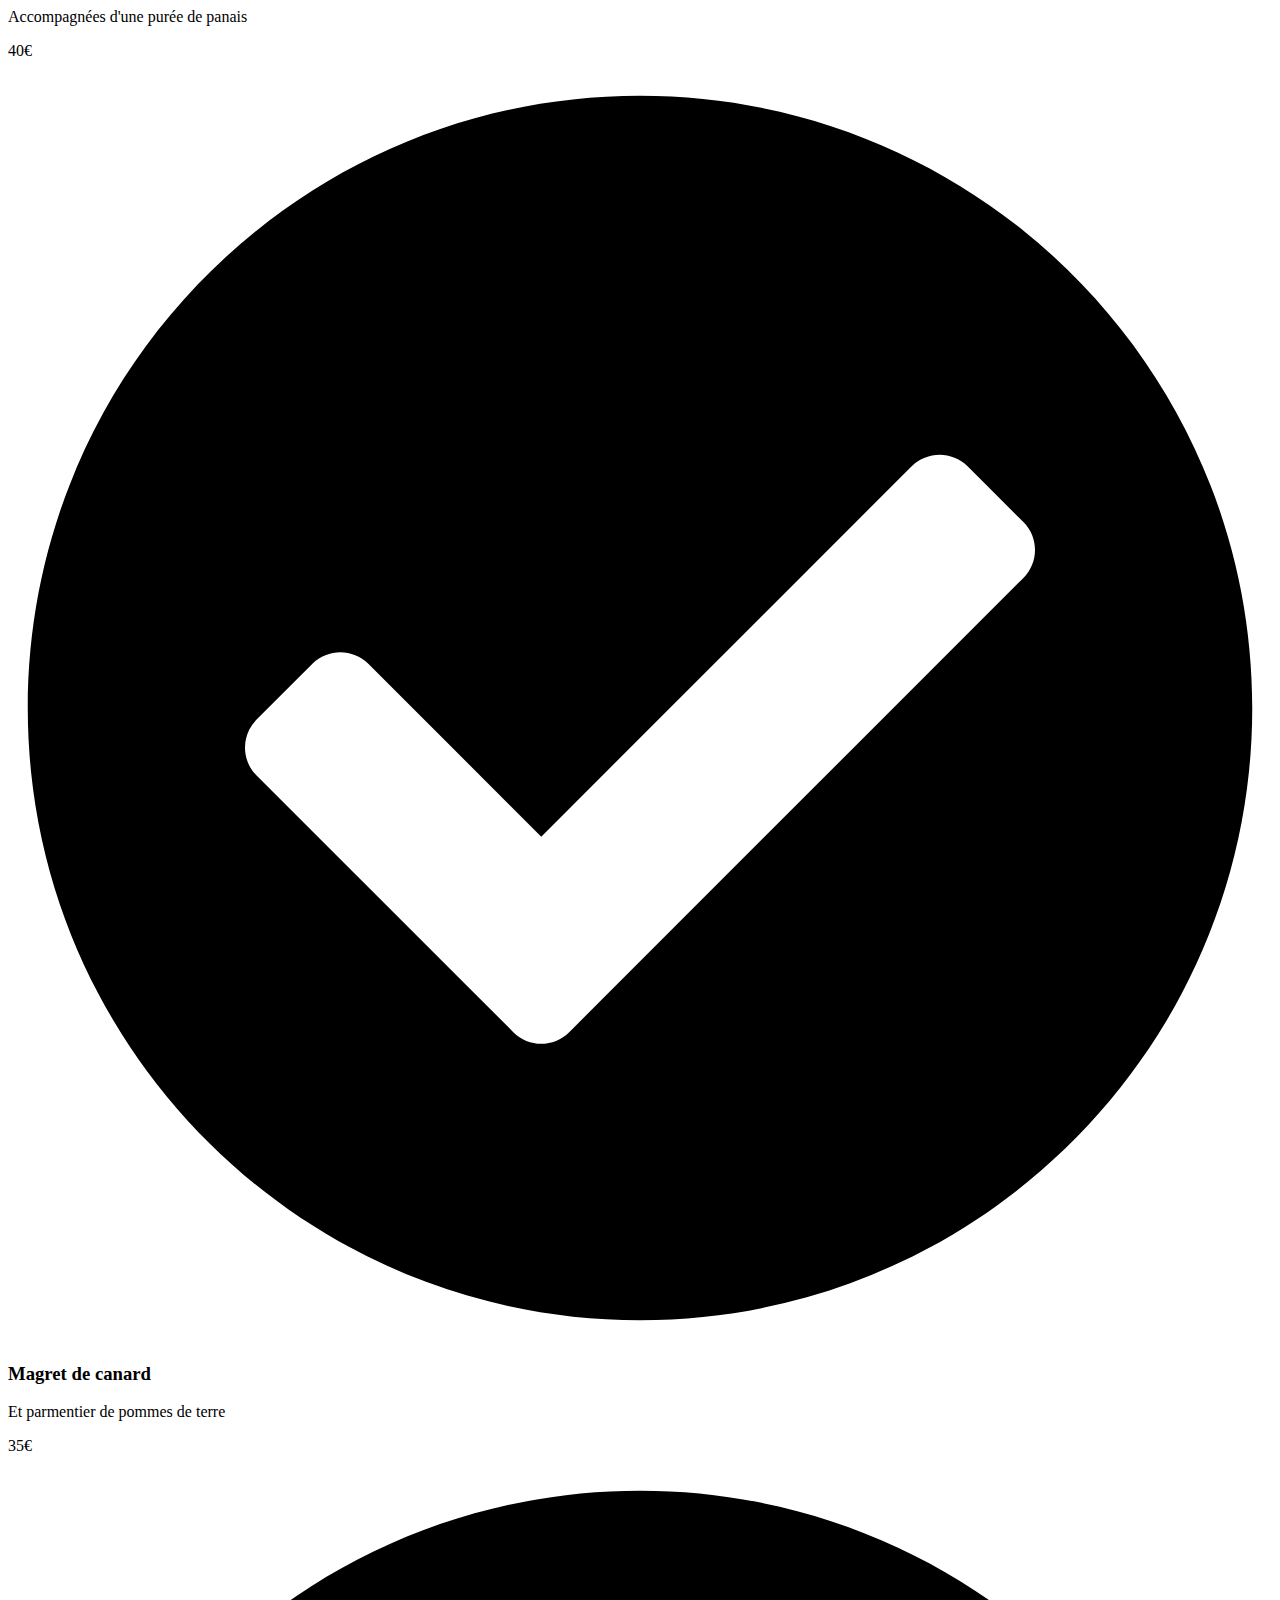
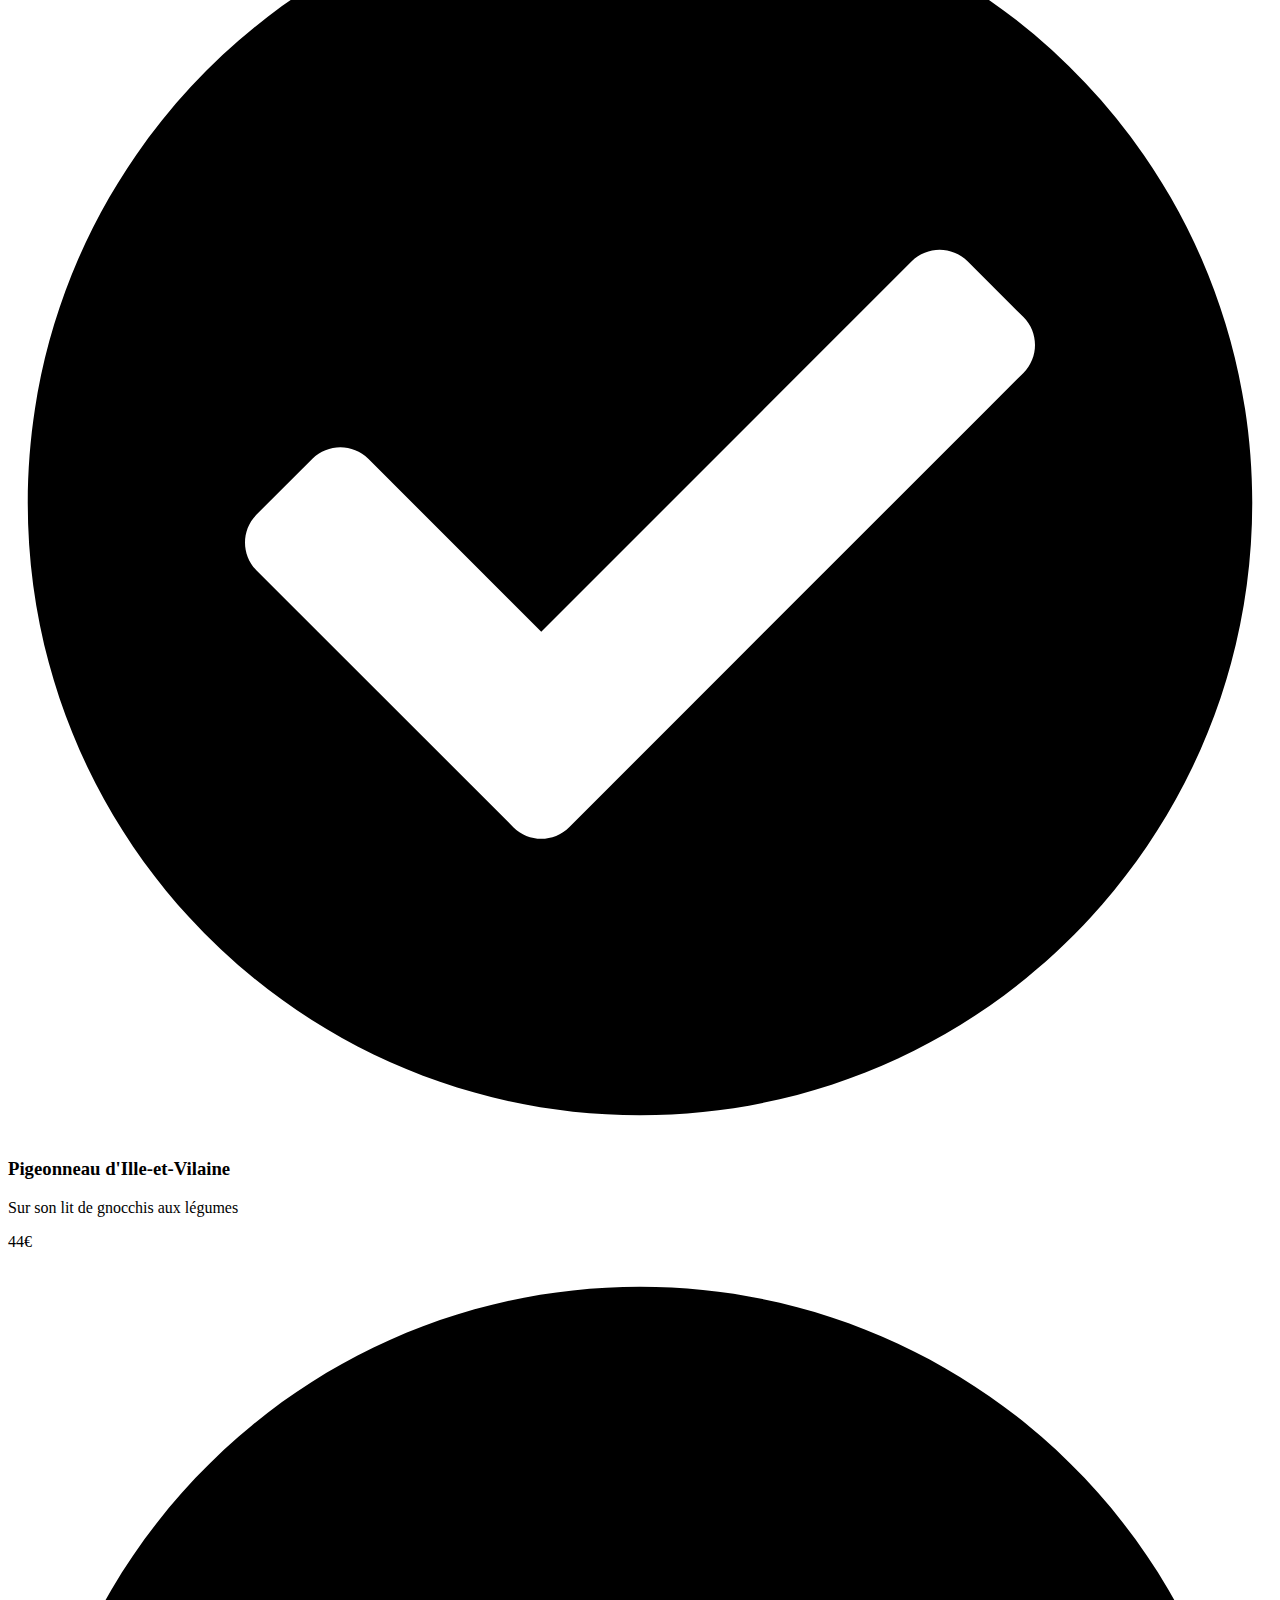
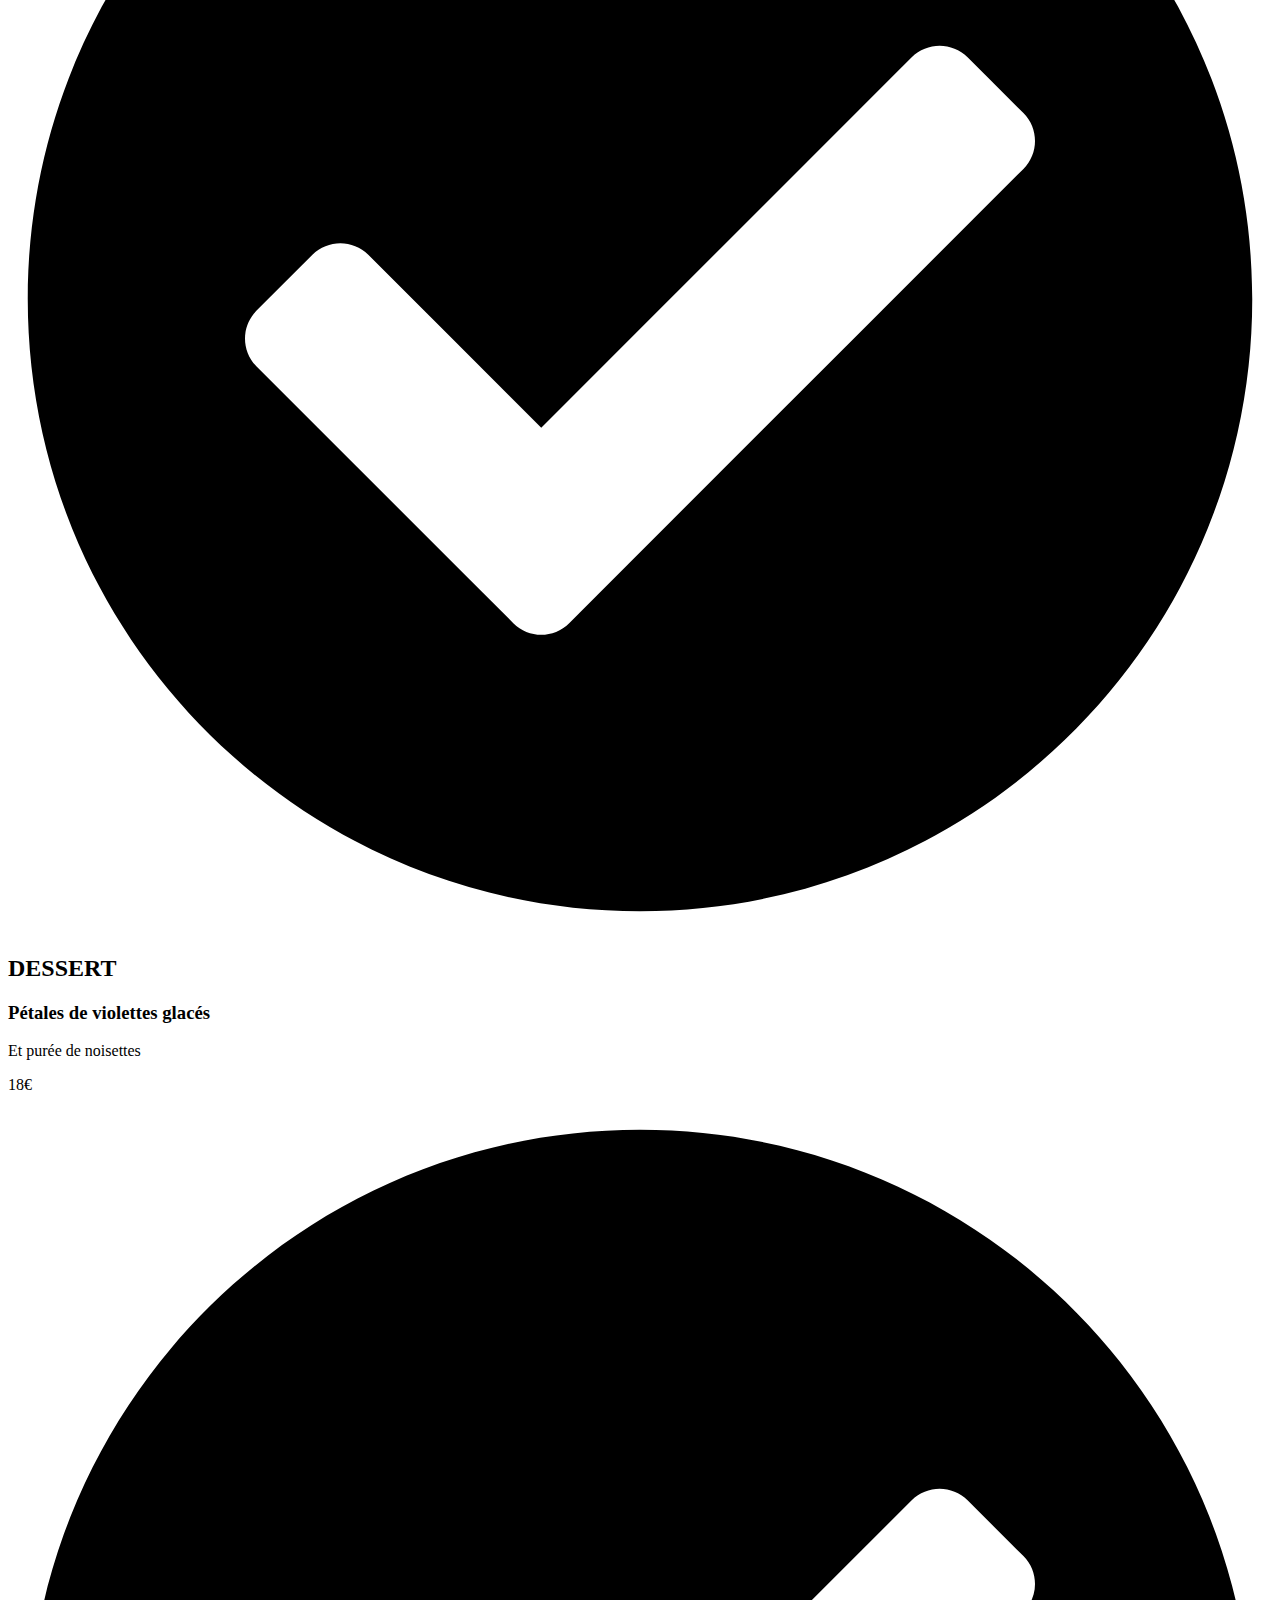
==== commit 1693bb31: "rename home to index.html and update links" ====
--- a/restaurants/a-la-francaise.html
+++ b/restaurants/a-la-francaise.html
@@ -4,20 +4,20 @@
         <meta charset="utf-8" />
         <meta name="viewport" content="width=device-width, initial-scale=1"/>
         <title>À la française</title>
-        <link rel="stylesheet" href="css/style.css"/>
+        <link rel="stylesheet" href="../css/style.css"/>
     </head>
     <body>
         <header>
-            <a href="home.html"><img src="../icons/arrow-left-solid.svg" alt="icon back to home page"></a>
+            <a href="../index.html"><img class="icon" src="../icons/arrow-left-solid.svg" alt="icon back to home page"></a>
             <img src="../logo/ohmyfood@2x.svg" alt="logo ohmyfood">
         </header>
 
-        <img src="images/a-la-francaise_restaurant.jpg" alt="Dish with eggs, vegetable and bread">
+        <img src="../images/a-la-francaise_restaurant.jpg" alt="Dish with eggs, vegetable and bread">
 
         <main>
             <header>
                 <h1>La note enchantée</h1>
-                <img src="../icons/heart-regular.svg" alt="icon like & save the menu">
+                <img class="icon" src="../icons/heart-regular.svg" alt="icon like & save the menu">
             </header>
             <section>
                 <h2>ENTRÉES</h2>
@@ -67,6 +67,7 @@
                     <img src="../icons/check-circle-solid.svg" alt="icon check">
                 </div>
             </section>
+            <section>
                 <h2>DESSERT</h2>
                 <div>
                     <h3>Pétales de violettes glacés</h3>
@@ -86,21 +87,29 @@
                     <p>23€</p>
                     <img src="../icons/check-circle-solid.svg" alt="icon check">
                 </div>
+            </section>
+            <button class="btn-order btn">commander</button>
         </main>
         <footer>
-            <img src="../logo/ohmyfood@2x.svg" alt="logo ohmyfood">
-            <ul>
-                <li>
-                    <a href=""><img src="../icons/utensils-solid.svg" alt="icon cutlery">Proposer un restaurant</a>
+            <h4>ohmyfood</h4>
+            <ul class="listfooter">
+                <li class="listfooter__item">
+                    <a class="linkfooter" href="">
+                        <img class="linkfooter__icon" src="../icons/utensils-solid.svg" 
+                            alt="icon cutlery">Proposer un restaurant</a>
                 </li>
-                <li>
-                    <a href=""><img src="../icons/hands-helping-solid.svg" alt="icon handshake">Devenir partenaire</a>
+                <li class="listfooter__item">
+                    <a class="linkfooter" href="">
+                        <img class="linkfooter__icon" src="../icons/hands-helping-solid.svg" 
+                            alt="icon handshake">Devenir partenaire</a>
                 </li>
-                <li>
-                    <a href="">Mentions légales</a>
+                <li class="listfooter__item">
+                    <a class="linkfooter" href="">Mentions légales</a>
                 </li>
-                <li>
-                    <a href="mailto:contact@ohmyfood.com">Contact</a>
+                <li class="listfooter__item">
+                    <a class="linkfooter" href="mailto:contact@ohmyfood.com">Contact</a>
                 </li>
             </ul>
         </footer>
+    </body>
+</html>
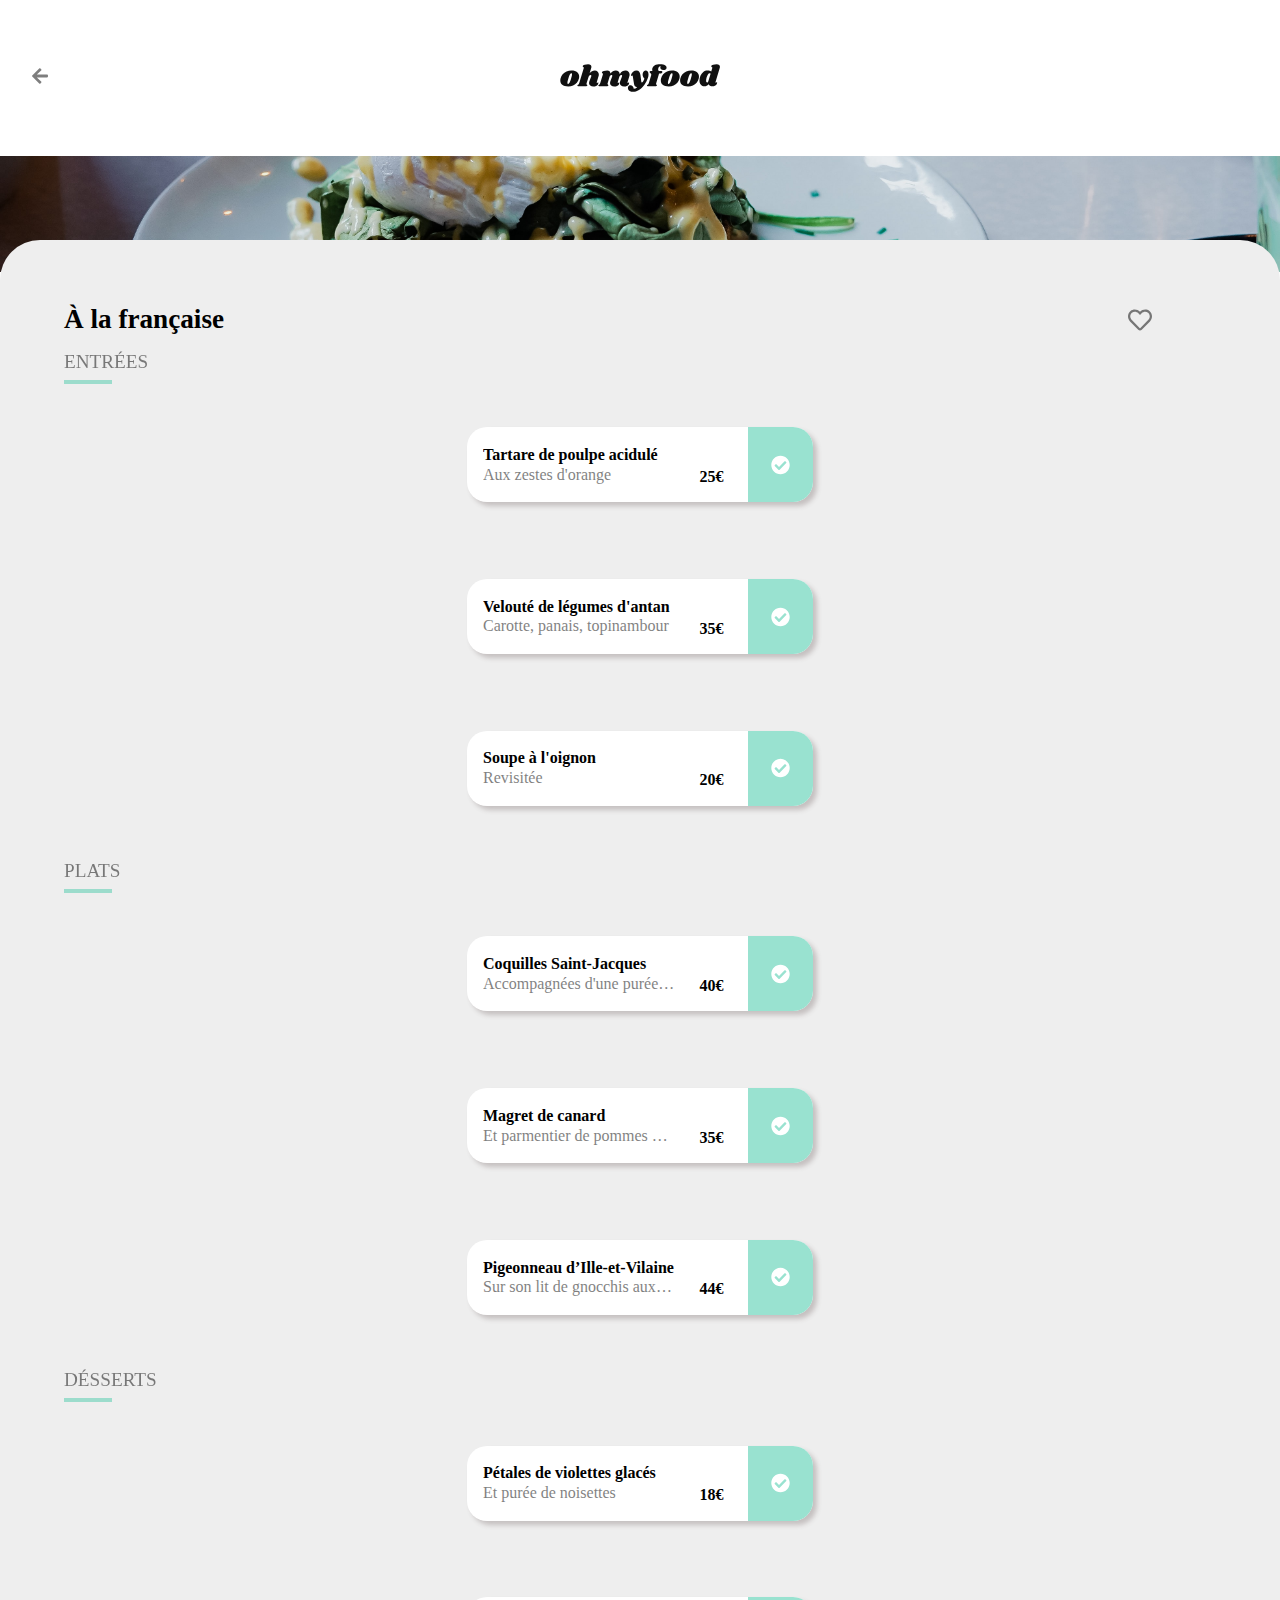
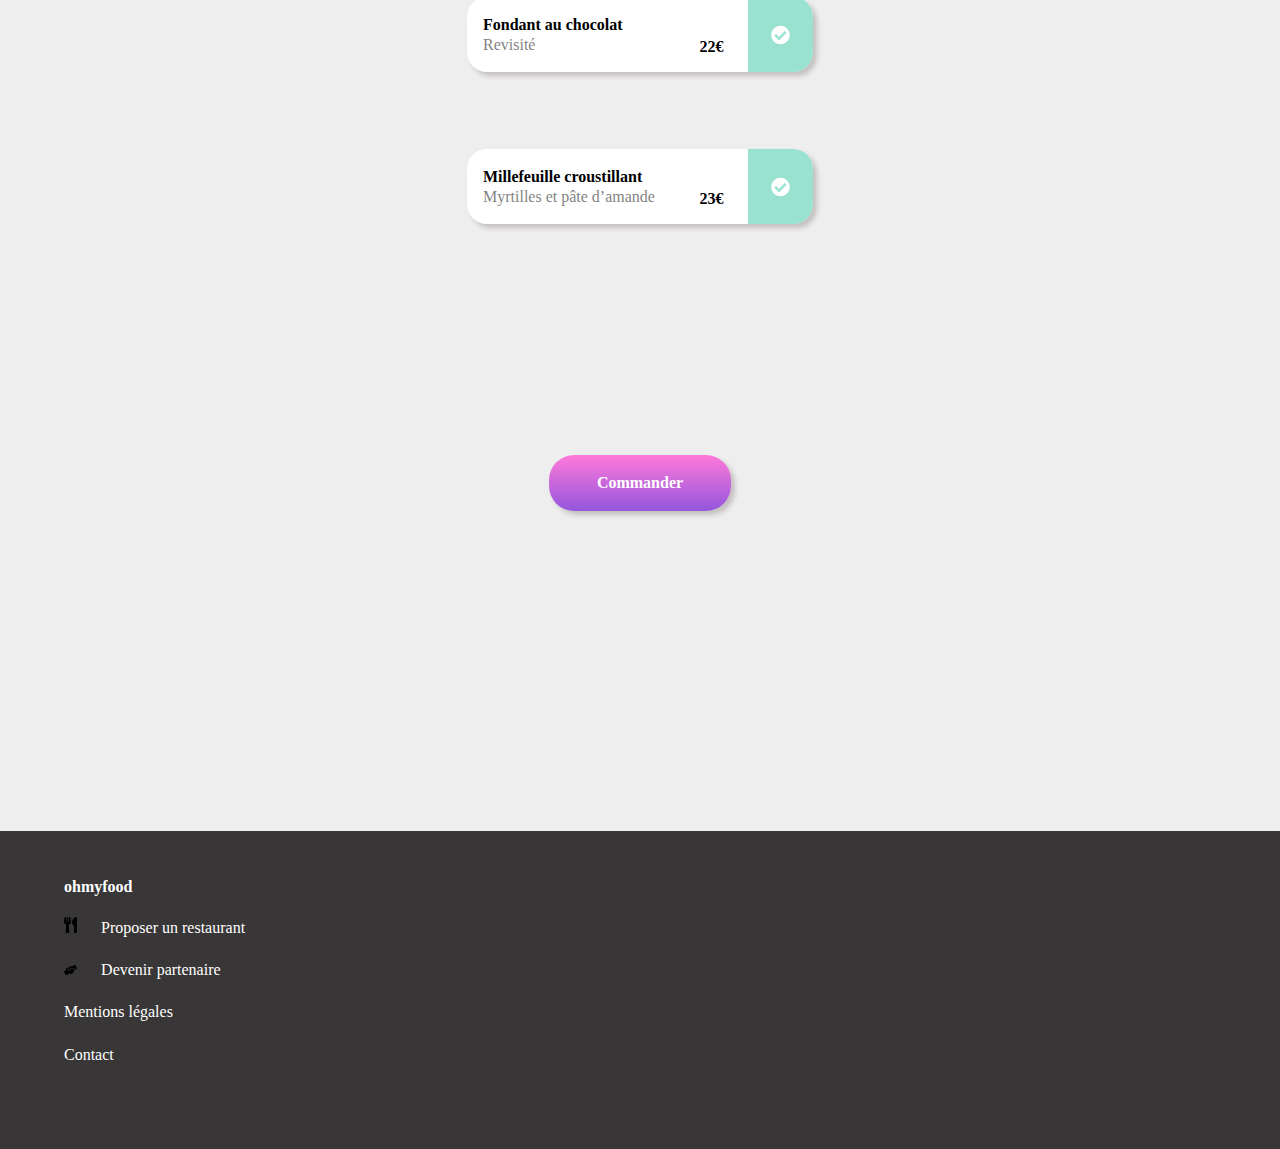
==== commit ce706918: "Mobile version (html+css)" ====
--- a/restaurants/a-la-francaise.html
+++ b/restaurants/a-la-francaise.html
@@ -7,88 +7,159 @@
         <link rel="stylesheet" href="../css/style.css"/>
     </head>
     <body>
-        <header>
-            <a href="../index.html"><img class="icon" src="../icons/arrow-left-solid.svg" alt="icon back to home page"></a>
-            <img src="../logo/ohmyfood@2x.svg" alt="logo ohmyfood">
+        <header class="hdrpge">
+            <a class="hdrpge__icon" href="../index.html">
+                <img src="../icons/arrow-left-solid.svg" alt="icon back to home page">
+            </a>
+                <img class="hdrpge__logo" src="../logo/ohmyfood@2x.svg" 
+                    alt="logo ohmyfood">
         </header>
-
-        <img src="../images/a-la-francaise_restaurant.jpg" alt="Dish with eggs, vegetable and bread">
-
+        <div class="illustration">
+            <img class="illustration--fit" src="../images/a-la-francaise_restaurant.jpg"
+                alt="Dish with eggs, vegetable and bread">
+        </div>
         <main>
-            <header>
-                <h1>La note enchantée</h1>
-                <img class="icon" src="../icons/heart-regular.svg" alt="icon like & save the menu">
-            </header>
-            <section>
-                <h2>ENTRÉES</h2>
-                <div>
-                    <h3>Tartare de poulpe acidulé</h3>
-                    <p>Aux zestes d'orange</p>
-                    <p>25€</p>
-                    <img src="../icons/check-circle-solid.svg" alt="icon check">
+            <div class="blockmenu">
+                <header class="hdrsections">
+                    <h1 class="hdrsections__namerestaurant">À la française</h1>
+                    <img class="hdrsections__icon" src="../icons/heart-regular.svg" alt="icon like & save the menu">
+                </header>
+                <section class="menusection">
+                    <h2 class="menusection__title">entrées</h2>
+                    <div class="menusection__block">
+                        <div class="menusection__block__btn">
+                            <div class="menusection__block__btn__name">
+                                <h3 class="menusection__block__btn__name__title">Tartare de poulpe acidulé</h3>
+                                <p class="menusection__block__btn__name__details">Aux zestes d'orange</p>
+                            </div>
+                            <div class="menusection__block__btn__price">25€</div>
+                            <div class="menusection__block__btn__order">
+                                <div class="menusection__block__btn__order__container">
+                                    <img class="menusection__block__btn__order__container__icon" 
+                                        src="../icons/check-circle-solid.svg" alt="icon check">
+                                </div>
+                            </div>
+                        </div>
+                        <div class="menusection__block__btn">
+                            <div class="menusection__block__btn__name">
+                                <h3 class="menusection__block__btn__name__title">Velouté de légumes d'antan</h3>
+                                <p class="menusection__block__btn__name__details">Carotte, panais, topinambour</p>
+                            </div>  
+                            <div class="menusection__block__btn__price">35€</div>
+                            <div class="menusection__block__btn__order">
+                                <div class="menusection__block__btn__order__container">
+                                    <img class="menusection__block__btn__order__container__icon" 
+                                        src="../icons/check-circle-solid.svg" alt="icon check">
+                                </div>
+                            </div>
+                        </div>
+                        <div class="menusection__block__btn">
+                            <div class="menusection__block__btn__name">
+                                <h3 class="menusection__block__btn__name__title">Soupe à l'oignon</h3>
+                                <p class="menusection__block__btn__name__details">Revisitée</p>
+                            </div>
+                            <div class="menusection__block__btn__price">20€</div>
+                            <div class="menusection__block__btn__order">
+                                <div class="menusection__block__btn__order__container">
+                                    <img  class="menusection__block__btn__order__container__icon"
+                                        src="../icons/check-circle-solid.svg" alt="icon check">
+                                </div>
+                            </div>
+                        </div>
+                    </div>
+                </section>
+                <section class="menusection">
+                    <h2 class="menusection__title">plats</h2>
+                    <div class="menusection__block">
+                        <div class="menusection__block__btn">
+                            <div class="menusection__block__btn__name">
+                                <h3 class="menusection__block__btn__name__title">Coquilles Saint-Jacques</h3>
+                                <p class="menusection__block__btn__name__details">Accompagnées d'une purée de panais</p>
+                            </div>
+                            <div class="menusection__block__btn__price">40€</div>
+                            <div class="menusection__block__btn__order">
+                                <div class="menusection__block__btn__order__container">
+                                    <img class="menusection__block__btn__order__container__icon" 
+                                        src="../icons/check-circle-solid.svg" alt="icon check">
+                                </div>
+                            </div>
+                        </div>
+                        <div class="menusection__block__btn">
+                            <div class="menusection__block__btn__name">
+                                <h3 class="menusection__block__btn__name__title">Magret de canard</h3>
+                                <p class="menusection__block__btn__name__details">Et parmentier de pommes de terre</p>
+                            </div>  
+                            <div class="menusection__block__btn__price">35€</div>
+                            <div class="menusection__block__btn__order">
+                                <div class="menusection__block__btn__order__container">
+                                    <img class="menusection__block__btn__order__container__icon" 
+                                        src="../icons/check-circle-solid.svg" alt="icon check">
+                                </div>
+                            </div>
+                        </div>
+                        <div class="menusection__block__btn">
+                            <div class="menusection__block__btn__name">
+                                <h3 class="menusection__block__btn__name__title">Pigeonneau d’Ille-et-Vilaine</h3>
+                                <p class="menusection__block__btn__name__details">Sur son lit de gnocchis aux légumes</p>
+                            </div>
+                            <div class="menusection__block__btn__price">44€</div>
+                            <div class="menusection__block__btn__order">
+                                <div class="menusection__block__btn__order__container">
+                                    <img  class="menusection__block__btn__order__container__icon"
+                                        src="../icons/check-circle-solid.svg" alt="icon check">
+                                </div>
+                            </div>
+                        </div>
+                    </div>
+                </section>
+                <section class="menusection">
+                    <h2 class="menusection__title">désserts</h2>
+                    <div class="menusection__block">
+                        <div class="menusection__block__btn">
+                            <div class="menusection__block__btn__name">
+                                <h3 class="menusection__block__btn__name__title">Pétales de violettes glacés</h3>
+                                <p class="menusection__block__btn__name__details">Et purée de noisettes</p>
+                            </div>
+                            <div class="menusection__block__btn__price">18€</div>
+                            <div class="menusection__block__btn__order">
+                                <div class="menusection__block__btn__order__container">
+                                    <img class="menusection__block__btn__order__container__icon" 
+                                        src="../icons/check-circle-solid.svg" alt="icon check">
+                                </div>
+                            </div>
+                        </div>
+                        <div class="menusection__block__btn">
+                            <div class="menusection__block__btn__name">
+                                <h3 class="menusection__block__btn__name__title">Fondant au chocolat</h3>
+                                <p class="menusection__block__btn__name__details">Revisité</p>
+                            </div>  
+                            <div class="menusection__block__btn__price">22€</div>
+                            <div class="menusection__block__btn__order">
+                                <div class="menusection__block__btn__order__container">
+                                    <img class="menusection__block__btn__order__container__icon" 
+                                        src="../icons/check-circle-solid.svg" alt="icon check">
+                                </div>
+                            </div>
+                        </div>
+                        <div class="menusection__block__btn">
+                            <div class="menusection__block__btn__name">
+                                <h3 class="menusection__block__btn__name__title">Millefeuille croustillant</h3>
+                                <p class="menusection__block__btn__name__details">Myrtilles et pâte d’amande</p>
+                            </div>
+                            <div class="menusection__block__btn__price">23€</div>
+                            <div class="menusection__block__btn__order">
+                                <div class="menusection__block__btn__order__container">
+                                    <img  class="menusection__block__btn__order__container__icon"
+                                        src="../icons/check-circle-solid.svg" alt="icon check">
+                                </div>
+                            </div>
+                        </div>
+                    </div>
+                </section>
+                <div class="container-order">
+                    <a href="" class="container-order__btn">Commander</a>
                 </div>
-                <div>
-                    <h3>Velouté de légumes d'antan</h3>
-                    <p>Carotte, panais, topinambour</p>
-                    <p>35€</p>
-                    <img src="../icons/check-circle-solid.svg" alt="icon check">
-                </div>
-                <div>
-                    <h3>Soupe à l'oignon</h3>
-                    <p>Revisitée</p>
-                    <p>20€</p>
-                    <img src="../icons/check-circle-solid.svg" alt="icon check">
-                </div>
-                <div>
-                    <h3>Foie gras de canard cuit entier</h3>
-                    <p>Confiture de figue et pain toasté</p>
-                    <p>35€</p>
-                    <img src="../icons/check-circle-solid.svg" alt="icon check">
-                </div>
-            </section>
-            <section>
-                <h2>PLATS</h2>
-                <div>
-                    <h3>Coquilles Saint-Jacques</h3>
-                    <p>Accompagnées d'une purée de panais</p>
-                    <p>40€</p>
-                    <img src="../icons/check-circle-solid.svg" alt="icon check">
-                </div>
-                <div>
-                    <h3>Magret de canard</h3>
-                    <p>Et parmentier de pommes de terre</p>
-                    <p>35€</p>
-                    <img src="../icons/check-circle-solid.svg" alt="icon check">
-                </div>
-                <div>
-                    <h3>Pigeonneau d'Ille-et-Vilaine</h3>
-                    <p>Sur son lit de gnocchis aux légumes</p>
-                    <p>44€</p>
-                    <img src="../icons/check-circle-solid.svg" alt="icon check">
-                </div>
-            </section>
-            <section>
-                <h2>DESSERT</h2>
-                <div>
-                    <h3>Pétales de violettes glacés</h3>
-                    <p>Et purée de noisettes</p>
-                    <p>18€</p>
-                    <img src="../icons/check-circle-solid.svg" alt="icon check">
-                </div>
-                <div>
-                    <h3>Fondant au chocolat</h3>
-                    <p>Revisité</p>
-                    <p>22€</p>
-                    <img src="../icons/check-circle-solid.svg" alt="icon check">
-                </div>
-                <div>
-                    <h3>Millefeuille croustillant</h3>
-                    <p>Myrtilles et pâte d'amande</p>
-                    <p>23€</p>
-                    <img src="../icons/check-circle-solid.svg" alt="icon check">
-                </div>
-            </section>
-            <button class="btn-order btn">commander</button>
+            </div>
         </main>
         <footer>
             <h4>ohmyfood</h4>
--- a/css/style.css
+++ b/css/style.css
@@ -0,0 +1,412 @@
+@charset "UTF-8";
+/* Colors */
+@font-face {
+  font-family: "Roboto-Regular";
+  src: url("../font/Roboto-Regular.ttf") format("truetype");
+}
+
+@font-face {
+  font-family: "Shrikhand-Regular";
+  src: url("../font/Shrikhand-Regular.ttf") format("truetype");
+}
+
+.icon {
+  width: 0.7rem;
+}
+
+body {
+  font-family: Roboto-Regular;
+  margin: 0;
+}
+
+h1 {
+  font-family: Shrikhand-Regular;
+  font-size: 1.7rem;
+  text-align: center;
+  margin: 0;
+}
+
+h2 {
+  font-size: 1.3rem;
+  padding-left: 5%;
+}
+
+.research {
+  background-color: #e6e6e6;
+  display: flex;
+  justify-content: center;
+  align-items: center;
+  padding: 1em 0 1.5em 0;
+}
+
+.research__icon {
+  margin-right: 3%;
+}
+
+.research__input {
+  font-weight: bold;
+  background-color: #e6e6e6;
+  border-style: none;
+  padding-top: 1%;
+  width: 35%;
+  max-width: 140px;
+}
+
+footer {
+  background-color: #383636;
+  padding: 2% 0 0 5%;
+  color: white;
+}
+
+footer h4 {
+  font-family: Shrikhand-Regular;
+  font-size: 1rem;
+}
+
+.listfooter {
+  list-style: none;
+  padding-left: 0;
+  padding-bottom: 5%;
+  margin: 0;
+}
+
+.listfooter__item {
+  margin-bottom: 2%;
+}
+
+.linkfooter {
+  text-decoration: none;
+  color: white;
+}
+
+.linkfooter__icon {
+  width: 0.8rem;
+  margin-right: 2%;
+}
+
+.hdrmain {
+  border-bottom: 2px inset #c5c0c0;
+  padding: 3% 0 3% 0;
+  position: fixed;
+  background-color: white;
+  width: 100%;
+  z-index: 1;
+}
+
+.research-sublevel {
+  background-color: #eeeeee;
+  display: flex;
+  flex-direction: column;
+  align-items: center;
+  padding: 5% 0 12% 0;
+}
+
+.research-sublevel__title {
+  padding: 0 20% 0 20%;
+  margin-bottom: 0;
+  text-align: center;
+}
+
+.research-sublevel__subtitle {
+  padding: 0 10% 2% 10%;
+  text-align: center;
+}
+
+.research-sublevel__btn {
+  color: white;
+  font-size: 1em;
+  font-weight: bold;
+  padding: 1.2em 3em 1.2em 3em;
+  border-radius: 25px;
+  border: none;
+  text-decoration: none;
+  background-image: linear-gradient(0deg, #9356DC, #FF79DA);
+  box-shadow: 0.25rem 0.25rem 5px #c5c0c0;
+}
+
+.operating {
+  width: 100%;
+  padding: 7% 0 7% 0;
+}
+
+.operating .list-steps {
+  list-style-type: none;
+  counter-reset: number;
+  display: flex;
+  flex-direction: column;
+  align-items: center;
+  width: 95%;
+  padding-left: 4%;
+}
+
+.operating .list-steps__item {
+  counter-increment: number;
+  background-color: #eeeeee;
+  box-shadow: 0.25rem 0.25rem 5px #c5c0c0;
+  border-radius: 25px;
+  padding: 20px 0 20px 30px;
+  margin-bottom: 7%;
+  position: relative;
+  width: 85%;
+  display: flex;
+  align-items: center;
+}
+
+.operating .list-steps__item::before {
+  content: counter(number);
+  background-color: #9356DC;
+  border-radius: 20px;
+  padding: 4px 8px;
+  color: white;
+  position: absolute;
+  left: -.65em;
+}
+
+.operating .list-steps__item .operating__icon {
+  margin-right: 1.5em;
+  width: 1rem;
+}
+
+.restaurants {
+  background-color: #eeeeee;
+  padding: 7% 0 7% 0;
+}
+
+.restaurants__title {
+  margin-bottom: 5%;
+}
+
+.container-restaurants {
+  display: flex;
+  flex-direction: column;
+  align-items: center;
+  width: 100%;
+}
+
+.container-restaurants__card {
+  width: 92%;
+  text-decoration: none;
+  color: black;
+  box-shadow: 0.25rem 0.25rem 5px #c5c0c0;
+  border-radius: 20px;
+  margin-bottom: 5%;
+}
+
+.container-restaurants__card__img {
+  position: relative;
+}
+
+.container-restaurants__card__img--format {
+  object-fit: cover;
+  height: 180px;
+  width: 100%;
+  border-radius: 20px 20px 0 0;
+}
+
+.container-restaurants__card__img--label {
+  font-size: 0.9em;
+  font-weight: bold;
+  background-color: #99E2D0;
+  color: #1b6150;
+  padding: 6px 10px 6px 10px;
+  position: absolute;
+  top: 1em;
+  right: 1em;
+}
+
+.container-restaurants__card__legend {
+  display: flex;
+  justify-content: space-between;
+  align-items: center;
+  padding: 0 10% 0 5%;
+}
+
+.container-restaurants__card__legend__name--title {
+  margin-top: 8%;
+  margin-bottom: 5%;
+  font-size: 1em;
+}
+
+.container-restaurants__card__legend__name--adress {
+  margin-top: 0;
+  margin-bottom: 10%;
+}
+
+.container-restaurants__card__legend__heart {
+  padding-bottom: 2%;
+}
+
+.container-restaurants__card__legend__heart--clr {
+  width: 1.7em;
+}
+
+/** Style des pages de menu **/
+.hdrpge {
+  padding: 5% 0% 5% 0;
+  display: flex;
+  justify-content: center;
+  align-items: center;
+  position: fixed;
+  background-color: white;
+  width: 100%;
+  z-index: 1;
+}
+
+.hdrpge__icon {
+  width: 1em;
+  opacity: 0.5;
+  position: absolute;
+  left: 2em;
+}
+
+.hdrpge__logo {
+  width: 10em;
+}
+
+.illustration {
+  height: 15em;
+}
+
+.illustration--fit {
+  width: 100%;
+  height: 17em;
+  object-fit: cover;
+}
+
+.blockmenu {
+  position: relative;
+  background-color: #eeeeee;
+  padding-top: 5%;
+  border-radius: 40px 40px 0 0;
+}
+
+.hdrsections {
+  display: flex;
+  justify-content: space-between;
+  align-items: center;
+}
+
+.hdrsections__namerestaurant {
+  padding-left: 5%;
+}
+
+.hdrsections__icon {
+  padding-right: 10%;
+  width: 1.5em;
+  opacity: 0.5;
+}
+
+.menusection__title {
+  text-transform: uppercase;
+  font-size: 1.2em;
+  opacity: 0.5;
+  font-weight: normal;
+  position: relative;
+}
+
+.menusection__title::before {
+  content: "";
+  background-color: #4acbab;
+  width: 2.5em;
+  height: 0.2em;
+  position: absolute;
+  top: 1.5em;
+}
+
+.menusection__block {
+  display: flex;
+  flex-direction: column;
+  align-items: center;
+}
+
+.menusection__block__btn {
+  background-color: white;
+  width: 330px;
+  height: 75px;
+  border-radius: 20px;
+  box-shadow: 0.25rem 0.25rem 5px #c5c0c0;
+  padding: 0 0 0 1em;
+  margin: 3%;
+  display: flex;
+  justify-content: space-between;
+  align-items: center;
+}
+
+.menusection__block__btn__name {
+  width: 12em;
+}
+
+.menusection__block__btn__name__title {
+  font-size: 1em;
+  margin: 2% 0 0 0;
+  text-overflow: ellipsis;
+  white-space: nowrap;
+  overflow: hidden;
+}
+
+.menusection__block__btn__name__details {
+  margin: 1% 0 2% 0;
+  opacity: 0.5;
+  text-overflow: ellipsis;
+  white-space: nowrap;
+  overflow: hidden;
+}
+
+.menusection__block__btn__price {
+  padding-top: 1.5em;
+  font-weight: bold;
+}
+
+.menusection__block__btn__order {
+  background-color: #99E2D0;
+  width: 65px;
+  height: 75px;
+  border-radius: 0 20px 20px 0;
+  display: flex;
+  justify-content: center;
+  align-items: center;
+}
+
+.menusection__block__btn__order__container {
+  display: flex;
+  justify-content: center;
+  border-radius: 100px;
+  width: 2em;
+  height: 2em;
+}
+
+.menusection__block__btn__order__container__icon {
+  width: 1.2em;
+}
+
+.container-order {
+  display: flex;
+  flex-direction: column;
+  align-items: center;
+  padding: 15% 0 25% 0;
+}
+
+.container-order__btn {
+  color: white;
+  font-size: 1em;
+  font-weight: bold;
+  padding: 1.2em 3em 1.2em 3em;
+  border-radius: 25px;
+  border: none;
+  text-decoration: none;
+  background-image: linear-gradient(0deg, #9356DC, #FF79DA);
+  box-shadow: 0.25rem 0.25rem 5px #c5c0c0;
+}
+
+/* 				1. Utils :
+					1. Variables.
+					2. Fonctions.
+					3. Mixins.
+					4. Placeholders.
+				2. Feuilles de style de tiers (vendors) (si vous en avez).
+				3. Base.
+				4. Composants.
+				5. Layout.
+				6. Pages.
+                7. Thèmes. */
+/*# sourceMappingURL=style.css.map */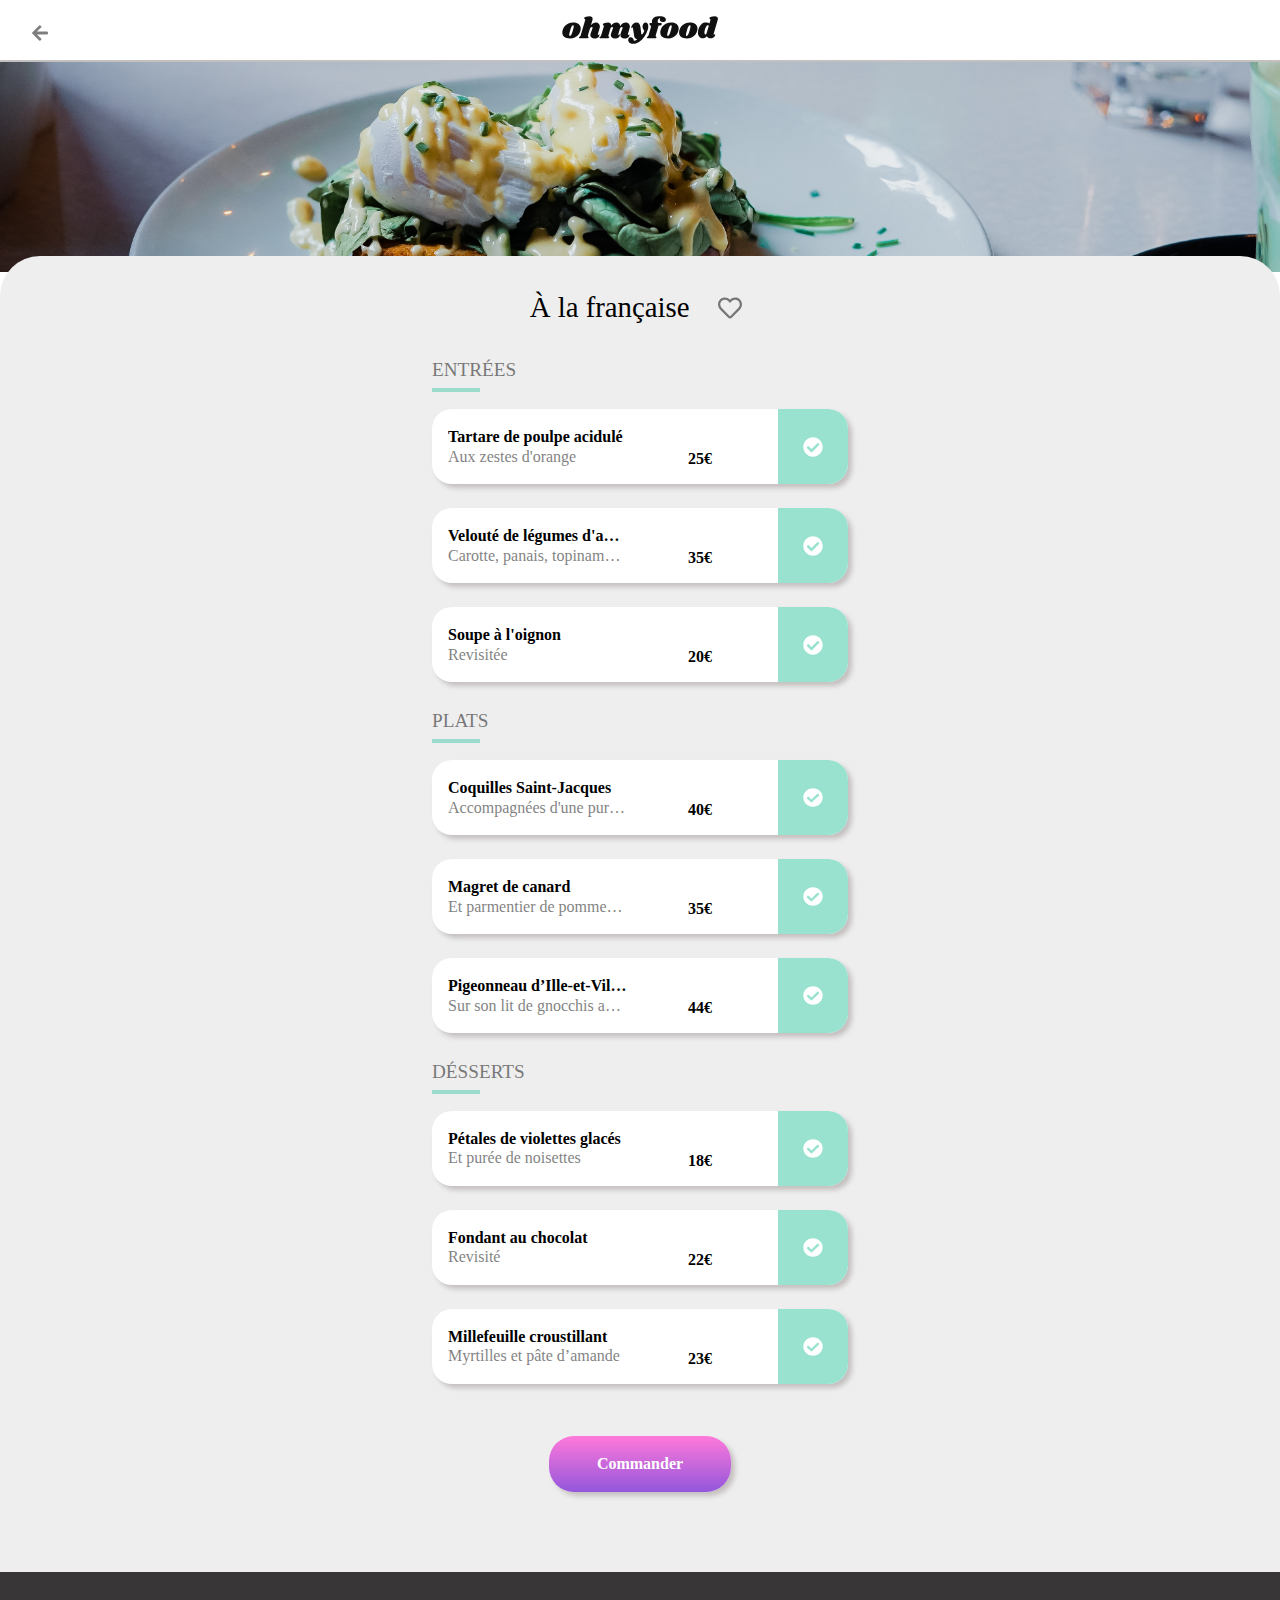
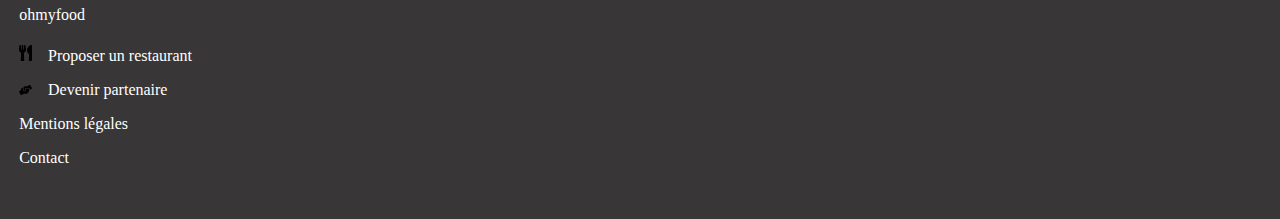
==== commit aff7fadd: "1st steps" ====
--- a/restaurants/a-la-francaise.html
+++ b/restaurants/a-la-francaise.html
@@ -7,7 +7,7 @@
         <link rel="stylesheet" href="../css/style.css"/>
     </head>
     <body>
-        <header class="hdrpge">
+        <header class="hdrmain hdrpge">
             <a class="hdrpge__icon" href="../index.html">
                 <img src="../icons/arrow-left-solid.svg" alt="icon back to home page">
             </a>
@@ -18,14 +18,16 @@
             <img class="illustration--fit" src="../images/a-la-francaise_restaurant.jpg"
                 alt="Dish with eggs, vegetable and bread">
         </div>
-        <main>
+        <main class="main-menu">
             <div class="blockmenu">
                 <header class="hdrsections">
                     <h1 class="hdrsections__namerestaurant">À la française</h1>
                     <img class="hdrsections__icon" src="../icons/heart-regular.svg" alt="icon like & save the menu">
                 </header>
                 <section class="menusection">
-                    <h2 class="menusection__title">entrées</h2>
+                    <header class="menusection__hdr">
+                        <h2 class="menusection__hdr__title">entrées</h2>
+                    </header>
                     <div class="menusection__block">
                         <div class="menusection__block__btn">
                             <div class="menusection__block__btn__name">
@@ -69,7 +71,9 @@
                     </div>
                 </section>
                 <section class="menusection">
-                    <h2 class="menusection__title">plats</h2>
+                    <header class="menusection__hdr">
+                        <h2 class="menusection__hdr__title">plats</h2>
+                    </header>
                     <div class="menusection__block">
                         <div class="menusection__block__btn">
                             <div class="menusection__block__btn__name">
@@ -113,7 +117,9 @@
                     </div>
                 </section>
                 <section class="menusection">
-                    <h2 class="menusection__title">désserts</h2>
+                    <header class="menusection__hdr">
+                        <h2 class="menusection__hdr__title">désserts</h2>
+                    </header>
                     <div class="menusection__block">
                         <div class="menusection__block__btn">
                             <div class="menusection__block__btn__name">
@@ -161,7 +167,7 @@
                 </div>
             </div>
         </main>
-        <footer>
+        <footer class="footer-menu">
             <h4>ohmyfood</h4>
             <ul class="listfooter">
                 <li class="listfooter__item">
--- a/css/style.css
+++ b/css/style.css
@@ -1,5 +1,4 @@
 @charset "UTF-8";
-/* Colors */
 @font-face {
   font-family: "Roboto-Regular";
   src: url("../font/Roboto-Regular.ttf") format("truetype");
@@ -21,26 +20,39 @@
 
 h1 {
   font-family: Shrikhand-Regular;
-  font-size: 1.7rem;
-  text-align: center;
-  margin: 0;
+  font-size: 1.8rem;
+  font-weight: normal;
 }
 
 h2 {
   font-size: 1.3rem;
-  padding-left: 5%;
+}
+
+.hdrmain {
+  width: 100%;
+  padding: .75em 0;
+  height: 2.25em;
+  background-color: white;
+  border-bottom: 2px inset #c5c0c0;
+  display: flex;
+  justify-content: center;
+  align-items: center;
+  position: fixed;
+  z-index: 1;
 }
 
 .research {
   background-color: #e6e6e6;
   display: flex;
   justify-content: center;
-  align-items: center;
-  padding: 1em 0 1.5em 0;
+  align-items: flex-end;
+  padding: 1em 0 1em 1em;
+  height: 5.5em;
 }
 
 .research__icon {
-  margin-right: 3%;
+  margin-right: 1em;
+  margin-bottom: .5em;
 }
 
 .research__input {
@@ -50,28 +62,41 @@
   padding-top: 1%;
   width: 35%;
   max-width: 140px;
+  margin-bottom: .4em;
+}
+
+@media screen and (max-width: 374px) {
+  .research__input {
+    width: 40%;
+  }
 }
 
 footer {
   background-color: #383636;
-  padding: 2% 0 0 5%;
+  padding: .75em 0 2.25em 1.2em;
   color: white;
+}
+
+@media screen and (min-width: 768px) and (max-width: 1024px) {
+  footer {
+    padding-left: 5em;
+  }
 }
 
 footer h4 {
   font-family: Shrikhand-Regular;
   font-size: 1rem;
+  font-weight: normal;
 }
 
 .listfooter {
   list-style: none;
   padding-left: 0;
-  padding-bottom: 5%;
   margin: 0;
 }
 
 .listfooter__item {
-  margin-bottom: 2%;
+  margin-bottom: 1em;
 }
 
 .linkfooter {
@@ -81,35 +106,40 @@
 
 .linkfooter__icon {
   width: 0.8rem;
-  margin-right: 2%;
-}
-
-.hdrmain {
-  border-bottom: 2px inset #c5c0c0;
-  padding: 3% 0 3% 0;
-  position: fixed;
-  background-color: white;
-  width: 100%;
-  z-index: 1;
-}
-
+  margin-right: 1em;
+}
+
+/** Style de la page index **/
 .research-sublevel {
   background-color: #eeeeee;
   display: flex;
   flex-direction: column;
   align-items: center;
-  padding: 5% 0 12% 0;
+  padding: 2em 0 3em 0;
 }
 
 .research-sublevel__title {
-  padding: 0 20% 0 20%;
+  padding: 0 4em 0 4em;
+  margin: 0;
   margin-bottom: 0;
   text-align: center;
 }
 
+@media screen and (max-width: 374px) {
+  .research-sublevel__title {
+    padding: 0 2em 0 2em;
+  }
+}
+
 .research-sublevel__subtitle {
-  padding: 0 10% 2% 10%;
+  padding: 0 2em 1em 2em;
   text-align: center;
+}
+
+@media screen and (max-width: 374px) {
+  .research-sublevel__subtitle {
+    padding: 0 1em 1em 1em;
+  }
 }
 
 .research-sublevel__btn {
@@ -125,34 +155,78 @@
 }
 
 .operating {
-  width: 100%;
-  padding: 7% 0 7% 0;
-}
-
-.operating .list-steps {
+  padding: 1.5em 0 3em 0;
+}
+
+.operating__hdr {
+  margin-left: 1em;
+}
+
+@media screen and (min-width: 768px) and (max-width: 1024px) {
+  .operating__hdr {
+    display: flex;
+    justify-content: center;
+  }
+}
+
+@media screen and (min-width: 1024px) and (max-width: 1440px) {
+  .operating__hdr {
+    display: flex;
+    justify-content: center;
+  }
+}
+
+@media screen and (min-width: 1440px) {
+  .operating__hdr {
+    display: flex;
+    justify-content: center;
+  }
+}
+
+.operating__list-steps {
   list-style-type: none;
   counter-reset: number;
   display: flex;
   flex-direction: column;
   align-items: center;
   width: 95%;
-  padding-left: 4%;
-}
-
-.operating .list-steps__item {
+  margin: 1.5em 0 0 .85em;
+  padding-left: 0;
+}
+
+@media screen and (min-width: 768px) and (max-width: 1024px) {
+  .operating__list-steps {
+    margin-left: 1.75em;
+  }
+}
+
+@media screen and (min-width: 1024px) and (max-width: 1440px) {
+  .operating__list-steps {
+    margin-left: 2em;
+  }
+}
+
+@media screen and (min-width: 1440px) {
+  .operating__list-steps {
+    margin-left: 3em;
+  }
+}
+
+.operating__list-steps__item {
   counter-increment: number;
   background-color: #eeeeee;
   box-shadow: 0.25rem 0.25rem 5px #c5c0c0;
   border-radius: 25px;
-  padding: 20px 0 20px 30px;
-  margin-bottom: 7%;
+  padding: 20px 0 20px 40px;
+  margin: 0 0 1.25em 0;
   position: relative;
   width: 85%;
-  display: flex;
-  align-items: center;
-}
-
-.operating .list-steps__item::before {
+  max-width: 19em;
+  display: flex;
+  align-items: center;
+}
+
+.operating__list-steps__item::before {
   content: counter(number);
   background-color: #9356DC;
   border-radius: 20px;
@@ -162,34 +236,97 @@
   left: -.65em;
 }
 
-.operating .list-steps__item .operating__icon {
+.operating__list-steps__item__icon {
   margin-right: 1.5em;
   width: 1rem;
 }
 
 .restaurants {
   background-color: #eeeeee;
-  padding: 7% 0 7% 0;
-}
-
-.restaurants__title {
-  margin-bottom: 5%;
+  padding: 1.5em 0 3em 0;
+}
+
+.restaurants__hdr {
+  margin-left: 1em;
+}
+
+@media screen and (min-width: 768px) and (max-width: 1024px) {
+  .restaurants__hdr {
+    display: flex;
+    justify-content: center;
+  }
+}
+
+@media screen and (min-width: 1024px) and (max-width: 1440px) {
+  .restaurants__hdr {
+    display: flex;
+    justify-content: center;
+  }
+}
+
+@media screen and (min-width: 1440px) {
+  .restaurants__hdr {
+    display: flex;
+    justify-content: center;
+  }
 }
 
 .container-restaurants {
+  margin-top: 1.5em;
   display: flex;
   flex-direction: column;
   align-items: center;
-  width: 100%;
+  margin: 1.5em 0 0 0;
+}
+
+@media screen and (min-width: 1024px) and (max-width: 1440px) {
+  .container-restaurants {
+    flex-direction: row;
+    flex-wrap: wrap;
+    justify-content: space-around;
+    padding: 0 6em 0 6em;
+  }
+}
+
+@media screen and (min-width: 1440px) {
+  .container-restaurants {
+    flex-direction: row;
+    flex-wrap: wrap;
+    justify-content: space-around;
+    padding: 0 6em 0 6em;
+  }
 }
 
 .container-restaurants__card {
-  width: 92%;
+  width: 90%;
   text-decoration: none;
   color: black;
+  background-color: white;
   box-shadow: 0.25rem 0.25rem 5px #c5c0c0;
   border-radius: 20px;
-  margin-bottom: 5%;
+  margin-bottom: 1em;
+}
+
+@media screen and (min-width: 768px) and (max-width: 1024px) {
+  .container-restaurants__card {
+    max-width: 43em;
+  }
+}
+
+@media screen and (min-width: 1024px) and (max-width: 1440px) {
+  .container-restaurants__card {
+    width: 45%;
+    max-width: 40em;
+    margin-bottom: 4%;
+  }
+}
+
+@media screen and (min-width: 1440px) {
+  .container-restaurants__card {
+    width: 45%;
+    max-width: 40em;
+    margin-bottom: 4%;
+  }
 }
 
 .container-restaurants__card__img {
@@ -241,30 +378,29 @@
 }
 
 /** Style des pages de menu **/
-.hdrpge {
-  padding: 5% 0% 5% 0;
-  display: flex;
-  justify-content: center;
-  align-items: center;
-  position: fixed;
-  background-color: white;
-  width: 100%;
-  z-index: 1;
-}
-
 .hdrpge__icon {
   width: 1em;
   opacity: 0.5;
   position: absolute;
   left: 2em;
+  top: 1.5em;
 }
 
 .hdrpge__logo {
-  width: 10em;
+  width: 9.80em;
 }
 
 .illustration {
-  height: 15em;
+  height: 16em;
+}
+
+@media screen and (min-width: 768px) and (max-width: 1024px) {
+  .illustration {
+    height: 45em;
+    position: fixed;
+    top: 3.8em;
+    z-index: -2;
+  }
 }
 
 .illustration--fit {
@@ -273,38 +409,71 @@
   object-fit: cover;
 }
 
+@media screen and (min-width: 768px) and (max-width: 1024px) {
+  .illustration--fit {
+    height: 100%;
+  }
+}
+
+@media screen and (min-width: 768px) and (max-width: 1024px) {
+  .main-menu {
+    width: 100%;
+    height: 50em;
+    display: flex;
+    flex-direction: column;
+    align-items: center;
+    position: absolute;
+    top: 5em;
+  }
+}
+
 .blockmenu {
   position: relative;
   background-color: #eeeeee;
-  padding-top: 5%;
+  padding-top: 1em;
   border-radius: 40px 40px 0 0;
 }
 
+@media screen and (min-width: 768px) and (max-width: 1024px) {
+  .blockmenu {
+    background-color: transparent;
+    border: 2px #9356DC solid;
+    border-radius: 40px;
+  }
+}
+
 .hdrsections {
   display: flex;
-  justify-content: space-between;
+  justify-content: center;
   align-items: center;
 }
 
 .hdrsections__namerestaurant {
-  padding-left: 5%;
+  margin-right: 1em;
 }
 
 .hdrsections__icon {
-  padding-right: 10%;
+  margin-right: .5em;
   width: 1.5em;
   opacity: 0.5;
 }
 
-.menusection__title {
+.menusection__hdr {
+  display: flex;
+  justify-content: center;
+}
+
+.menusection__hdr__title {
   text-transform: uppercase;
   font-size: 1.2em;
   opacity: 0.5;
   font-weight: normal;
+  width: 10%;
+  margin-right: 15em;
   position: relative;
 }
 
-.menusection__title::before {
+.menusection__hdr__title::before {
   content: "";
   background-color: #4acbab;
   width: 2.5em;
@@ -321,19 +490,26 @@
 
 .menusection__block__btn {
   background-color: white;
-  width: 330px;
+  width: 90%;
+  max-width: 25em;
   height: 75px;
   border-radius: 20px;
   box-shadow: 0.25rem 0.25rem 5px #c5c0c0;
   padding: 0 0 0 1em;
-  margin: 3%;
+  margin: .75em;
   display: flex;
   justify-content: space-between;
   align-items: center;
 }
 
+@media screen and (min-width: 768px) and (max-width: 1024px) {
+  .menusection__block__btn {
+    box-shadow: none;
+  }
+}
+
 .menusection__block__btn__name {
-  width: 12em;
+  width: 180px;
 }
 
 .menusection__block__btn__name__title {
@@ -353,13 +529,14 @@
 }
 
 .menusection__block__btn__price {
+  width: 30px;
   padding-top: 1.5em;
   font-weight: bold;
 }
 
 .menusection__block__btn__order {
   background-color: #99E2D0;
-  width: 65px;
+  width: 70px;
   height: 75px;
   border-radius: 0 20px 20px 0;
   display: flex;
@@ -371,8 +548,7 @@
   display: flex;
   justify-content: center;
   border-radius: 100px;
-  width: 2em;
-  height: 2em;
+  width: 35px;
 }
 
 .menusection__block__btn__order__container__icon {
@@ -383,7 +559,7 @@
   display: flex;
   flex-direction: column;
   align-items: center;
-  padding: 15% 0 25% 0;
+  padding: 2.5em 0 5em 0;
 }
 
 .container-order__btn {
@@ -396,6 +572,19 @@
   text-decoration: none;
   background-image: linear-gradient(0deg, #9356DC, #FF79DA);
   box-shadow: 0.25rem 0.25rem 5px #c5c0c0;
+}
+
+@media screen and (min-width: 768px) and (max-width: 1024px) {
+  .container-order__btn {
+    box-shadow: none;
+  }
+}
+
+@media screen and (min-width: 768px) and (max-width: 1024px) {
+  .footer-menu {
+    position: relative;
+    bottom: -100em;
+  }
 }
 
 /* 				1. Utils :
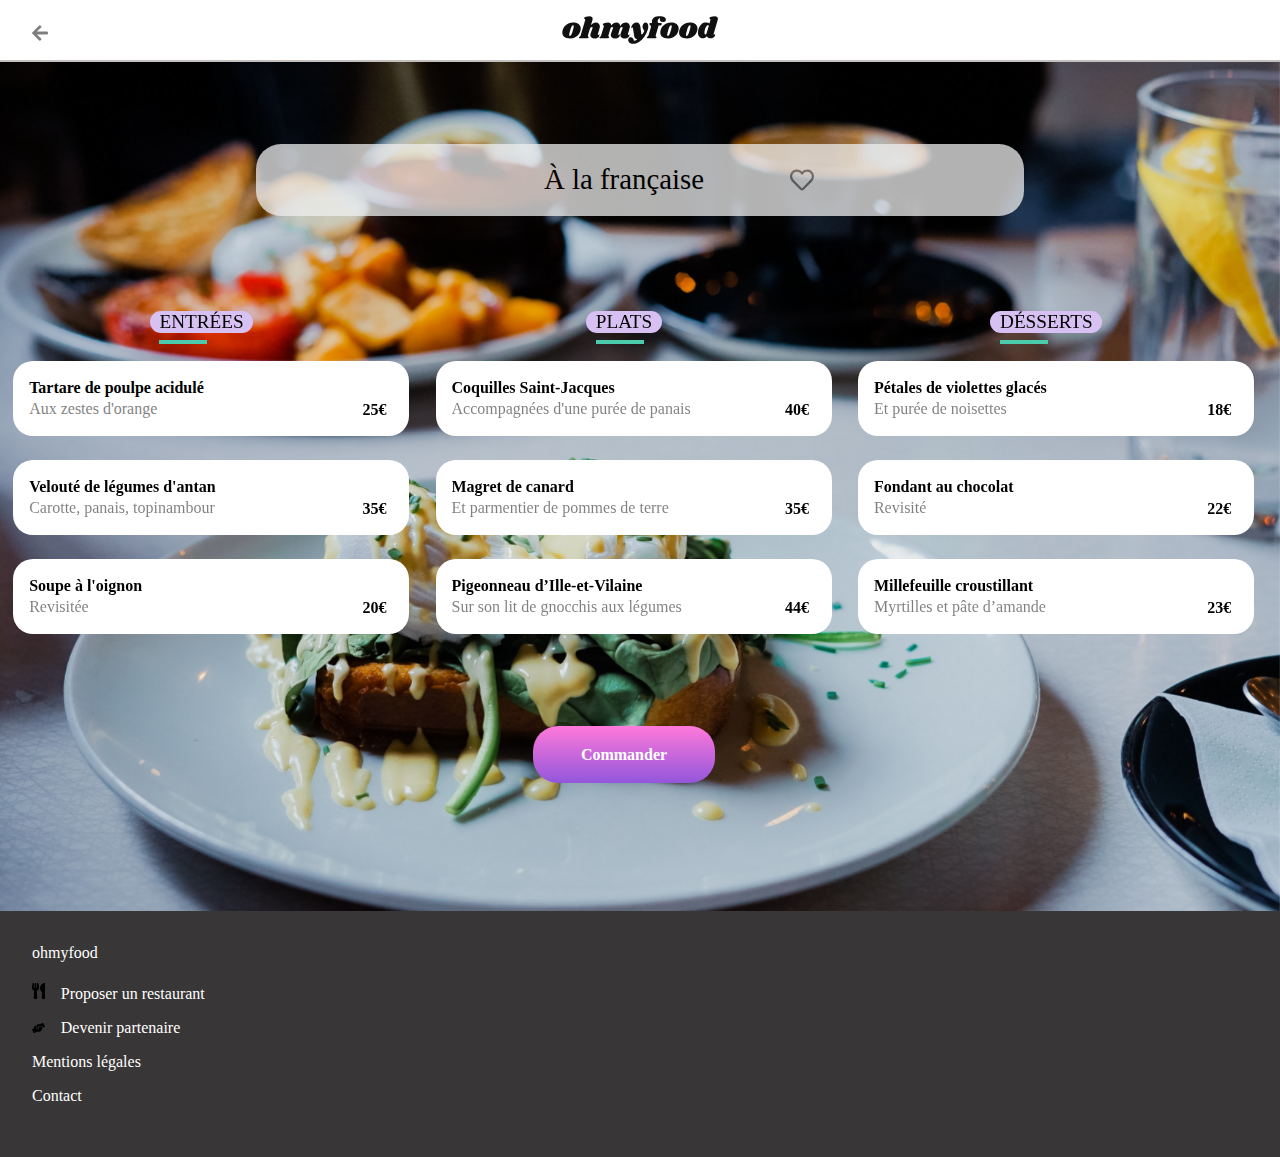
==== commit 10e9212c: "release animation2" ====
--- a/restaurants/a-la-francaise.html
+++ b/restaurants/a-la-francaise.html
@@ -29,7 +29,7 @@
                         <h2 class="menusection__hdr__title">entrées</h2>
                     </header>
                     <div class="menusection__block">
-                        <div class="menusection__block__btn">
+                        <div class="menusection__block__btn btn--1">
                             <div class="menusection__block__btn__name">
                                 <h3 class="menusection__block__btn__name__title">Tartare de poulpe acidulé</h3>
                                 <p class="menusection__block__btn__name__details">Aux zestes d'orange</p>
@@ -42,7 +42,7 @@
                                 </div>
                             </div>
                         </div>
-                        <div class="menusection__block__btn">
+                        <div class="menusection__block__btn btn--2">
                             <div class="menusection__block__btn__name">
                                 <h3 class="menusection__block__btn__name__title">Velouté de légumes d'antan</h3>
                                 <p class="menusection__block__btn__name__details">Carotte, panais, topinambour</p>
@@ -55,7 +55,7 @@
                                 </div>
                             </div>
                         </div>
-                        <div class="menusection__block__btn">
+                        <div class="menusection__block__btn btn--3">
                             <div class="menusection__block__btn__name">
                                 <h3 class="menusection__block__btn__name__title">Soupe à l'oignon</h3>
                                 <p class="menusection__block__btn__name__details">Revisitée</p>
@@ -75,7 +75,7 @@
                         <h2 class="menusection__hdr__title">plats</h2>
                     </header>
                     <div class="menusection__block">
-                        <div class="menusection__block__btn">
+                        <div class="menusection__block__btn btn--1">
                             <div class="menusection__block__btn__name">
                                 <h3 class="menusection__block__btn__name__title">Coquilles Saint-Jacques</h3>
                                 <p class="menusection__block__btn__name__details">Accompagnées d'une purée de panais</p>
@@ -88,7 +88,7 @@
                                 </div>
                             </div>
                         </div>
-                        <div class="menusection__block__btn">
+                        <div class="menusection__block__btn btn--2">
                             <div class="menusection__block__btn__name">
                                 <h3 class="menusection__block__btn__name__title">Magret de canard</h3>
                                 <p class="menusection__block__btn__name__details">Et parmentier de pommes de terre</p>
@@ -101,7 +101,7 @@
                                 </div>
                             </div>
                         </div>
-                        <div class="menusection__block__btn">
+                        <div class="menusection__block__btn btn--3">
                             <div class="menusection__block__btn__name">
                                 <h3 class="menusection__block__btn__name__title">Pigeonneau d’Ille-et-Vilaine</h3>
                                 <p class="menusection__block__btn__name__details">Sur son lit de gnocchis aux légumes</p>
@@ -121,7 +121,7 @@
                         <h2 class="menusection__hdr__title">désserts</h2>
                     </header>
                     <div class="menusection__block">
-                        <div class="menusection__block__btn">
+                        <div class="menusection__block__btn btn--1">
                             <div class="menusection__block__btn__name">
                                 <h3 class="menusection__block__btn__name__title">Pétales de violettes glacés</h3>
                                 <p class="menusection__block__btn__name__details">Et purée de noisettes</p>
@@ -134,7 +134,7 @@
                                 </div>
                             </div>
                         </div>
-                        <div class="menusection__block__btn">
+                        <div class="menusection__block__btn btn--2">
                             <div class="menusection__block__btn__name">
                                 <h3 class="menusection__block__btn__name__title">Fondant au chocolat</h3>
                                 <p class="menusection__block__btn__name__details">Revisité</p>
@@ -147,7 +147,7 @@
                                 </div>
                             </div>
                         </div>
-                        <div class="menusection__block__btn">
+                        <div class="menusection__block__btn btn--3">
                             <div class="menusection__block__btn__name">
                                 <h3 class="menusection__block__btn__name__title">Millefeuille croustillant</h3>
                                 <p class="menusection__block__btn__name__details">Myrtilles et pâte d’amande</p>
--- a/css/style.css
+++ b/css/style.css
@@ -11,6 +11,17 @@
 
 .icon {
   width: 0.7rem;
+}
+
+@keyframes loadingbtnstep {
+  from {
+    opacity: 0;
+    transform: translateY(25px);
+  }
+  to {
+    opacity: 1;
+    transform: translateY(0px);
+  }
 }
 
 body {
@@ -65,7 +76,7 @@
   margin-bottom: .4em;
 }
 
-@media screen and (max-width: 374px) {
+@media (max-width: 374px) {
   .research__input {
     width: 40%;
   }
@@ -77,7 +88,7 @@
   color: white;
 }
 
-@media screen and (min-width: 768px) and (max-width: 1024px) {
+@media (min-width: 768px) and (max-width: 1024px) {
   footer {
     padding-left: 5em;
   }
@@ -125,7 +136,7 @@
   text-align: center;
 }
 
-@media screen and (max-width: 374px) {
+@media (max-width: 374px) {
   .research-sublevel__title {
     padding: 0 2em 0 2em;
   }
@@ -136,7 +147,7 @@
   text-align: center;
 }
 
-@media screen and (max-width: 374px) {
+@media (max-width: 374px) {
   .research-sublevel__subtitle {
     padding: 0 1em 1em 1em;
   }
@@ -158,25 +169,31 @@
   padding: 1.5em 0 3em 0;
 }
 
+@media (min-width: 1441px) {
+  .operating {
+    margin-right: 1%;
+  }
+}
+
 .operating__hdr {
   margin-left: 1em;
 }
 
-@media screen and (min-width: 768px) and (max-width: 1024px) {
+@media (min-width: 768px) and (max-width: 1024px) {
   .operating__hdr {
     display: flex;
     justify-content: center;
   }
 }
 
-@media screen and (min-width: 1024px) and (max-width: 1440px) {
+@media (min-width: 1025px) and (max-width: 1440px) {
   .operating__hdr {
     display: flex;
     justify-content: center;
   }
 }
 
-@media screen and (min-width: 1440px) {
+@media (min-width: 1441px) {
   .operating__hdr {
     display: flex;
     justify-content: center;
@@ -194,21 +211,21 @@
   padding-left: 0;
 }
 
-@media screen and (min-width: 768px) and (max-width: 1024px) {
+@media (min-width: 768px) and (max-width: 1024px) {
   .operating__list-steps {
     margin-left: 1.75em;
   }
 }
 
-@media screen and (min-width: 1024px) and (max-width: 1440px) {
+@media (min-width: 1025px) and (max-width: 1440px) {
   .operating__list-steps {
     margin-left: 2em;
   }
 }
 
-@media screen and (min-width: 1440px) {
+@media (min-width: 1441px) {
   .operating__list-steps {
-    margin-left: 3em;
+    margin-left: 3%;
   }
 }
 
@@ -250,21 +267,21 @@
   margin-left: 1em;
 }
 
-@media screen and (min-width: 768px) and (max-width: 1024px) {
+@media (min-width: 768px) and (max-width: 1024px) {
   .restaurants__hdr {
     display: flex;
     justify-content: center;
   }
 }
 
-@media screen and (min-width: 1024px) and (max-width: 1440px) {
+@media (min-width: 1025px) and (max-width: 1440px) {
   .restaurants__hdr {
     display: flex;
     justify-content: center;
   }
 }
 
-@media screen and (min-width: 1440px) {
+@media (min-width: 1441px) {
   .restaurants__hdr {
     display: flex;
     justify-content: center;
@@ -279,7 +296,7 @@
   margin: 1.5em 0 0 0;
 }
 
-@media screen and (min-width: 1024px) and (max-width: 1440px) {
+@media (min-width: 1025px) and (max-width: 1440px) {
   .container-restaurants {
     flex-direction: row;
     flex-wrap: wrap;
@@ -288,7 +305,7 @@
   }
 }
 
-@media screen and (min-width: 1440px) {
+@media (min-width: 1441px) {
   .container-restaurants {
     flex-direction: row;
     flex-wrap: wrap;
@@ -307,13 +324,13 @@
   margin-bottom: 1em;
 }
 
-@media screen and (min-width: 768px) and (max-width: 1024px) {
+@media (min-width: 768px) and (max-width: 1024px) {
   .container-restaurants__card {
     max-width: 43em;
   }
 }
 
-@media screen and (min-width: 1024px) and (max-width: 1440px) {
+@media (min-width: 1025px) and (max-width: 1440px) {
   .container-restaurants__card {
     width: 45%;
     max-width: 40em;
@@ -321,7 +338,7 @@
   }
 }
 
-@media screen and (min-width: 1440px) {
+@media (min-width: 1441px) {
   .container-restaurants__card {
     width: 45%;
     max-width: 40em;
@@ -394,9 +411,28 @@
   height: 16em;
 }
 
-@media screen and (min-width: 768px) and (max-width: 1024px) {
+@media (min-width: 768px) and (max-width: 1024px) {
   .illustration {
-    height: 45em;
+    width: 100%;
+    height: 100%;
+    position: fixed;
+    top: 3.8em;
+    z-index: -2;
+  }
+}
+
+@media (min-width: 1025px) and (max-width: 1440px) {
+  .illustration {
+    width: 100%;
+    position: fixed;
+    top: 3.8em;
+    z-index: -2;
+  }
+}
+
+@media (min-width: 1441px) {
+  .illustration {
+    width: 100%;
     position: fixed;
     top: 3.8em;
     z-index: -2;
@@ -409,21 +445,53 @@
   object-fit: cover;
 }
 
-@media screen and (min-width: 768px) and (max-width: 1024px) {
+@media (min-width: 768px) and (max-width: 1024px) {
   .illustration--fit {
     height: 100%;
   }
 }
 
-@media screen and (min-width: 768px) and (max-width: 1024px) {
+@media (min-width: 1025px) and (max-width: 1440px) {
+  .illustration--fit {
+    height: 60em;
+  }
+}
+
+@media (min-width: 1441px) {
+  .illustration--fit {
+    height: 60em;
+  }
+}
+
+@media (min-width: 768px) and (max-width: 1024px) {
   .main-menu {
     width: 100%;
-    height: 50em;
     display: flex;
     flex-direction: column;
     align-items: center;
-    position: absolute;
+    position: relative;
     top: 5em;
+    z-index: 0;
+  }
+}
+
+@media (min-width: 1025px) and (max-width: 1440px) {
+  .main-menu {
+    width: 100%;
+    display: flex;
+    position: relative;
+    top: 7em;
+    z-index: 0;
+  }
+}
+
+@media (min-width: 1441px) {
+  .main-menu {
+    width: 100%;
+    display: flex;
+    position: relative;
+    top: 7em;
+    z-index: 0;
   }
 }
 
@@ -434,11 +502,30 @@
   border-radius: 40px 40px 0 0;
 }
 
-@media screen and (min-width: 768px) and (max-width: 1024px) {
+@media (min-width: 768px) and (max-width: 1024px) {
   .blockmenu {
     background-color: transparent;
-    border: 2px #9356DC solid;
+    border: 4px solid white;
     border-radius: 40px;
+    margin: 1em 0 2em 0;
+  }
+}
+
+@media (min-width: 1025px) and (max-width: 1440px) {
+  .blockmenu {
+    width: 100%;
+    background-color: transparent;
+    display: flex;
+    flex-wrap: wrap;
+  }
+}
+
+@media (min-width: 1441px) {
+  .blockmenu {
+    width: 100%;
+    background-color: transparent;
+    display: flex;
+    flex-wrap: wrap;
   }
 }
 
@@ -446,10 +533,55 @@
   display: flex;
   justify-content: center;
   align-items: center;
+}
+
+@media (min-width: 768px) and (max-width: 1024px) {
+  .hdrsections {
+    background-color: white;
+    width: 92%;
+    opacity: 0.75;
+    margin-left: .75em;
+    border-radius: 20px;
+    background-color: #eeeeee;
+  }
+}
+
+@media (min-width: 1025px) and (max-width: 1440px) {
+  .hdrsections {
+    width: 100%;
+    background-color: #eeeeee;
+    opacity: 0.75;
+    border-radius: 25px;
+    margin: 1em 20% 5em 20%;
+  }
+}
+
+@media (min-width: 1441px) {
+  .hdrsections {
+    width: 100%;
+    background-color: #eeeeee;
+    opacity: 0.75;
+    border-radius: 25px;
+    margin: 1em 20% 5em 20%;
+  }
 }
 
 .hdrsections__namerestaurant {
   margin-right: 1em;
+}
+
+@media (min-width: 1025px) and (max-width: 1440px) {
+  .hdrsections__namerestaurant {
+    margin-right: 3em;
+    margin-left: 3em;
+  }
+}
+
+@media (min-width: 1441px) {
+  .hdrsections__namerestaurant {
+    margin-right: 3em;
+    margin-left: 3em;
+  }
 }
 
 .hdrsections__icon {
@@ -458,9 +590,27 @@
   opacity: 0.5;
 }
 
+@media (min-width: 1025px) and (max-width: 1440px) {
+  .menusection {
+    width: 33%;
+  }
+}
+
+@media (min-width: 1441px) {
+  .menusection {
+    width: 33%;
+  }
+}
+
 .menusection__hdr {
   display: flex;
   justify-content: center;
+}
+
+@media (min-width: 768px) and (max-width: 1024px) {
+  .menusection__hdr {
+    justify-content: flex-start;
+  }
 }
 
 .menusection__hdr__title {
@@ -473,6 +623,42 @@
   position: relative;
 }
 
+@media (min-width: 768px) and (max-width: 1024px) {
+  .menusection__hdr__title {
+    background-color: #d7c0f2;
+    opacity: 1;
+    width: auto;
+    padding-left: .5em;
+    padding-right: .5em;
+    border-radius: 20px;
+    margin-left: 1em;
+  }
+}
+
+@media (min-width: 1025px) and (max-width: 1440px) {
+  .menusection__hdr__title {
+    background-color: #d7c0f2;
+    opacity: 1;
+    width: auto;
+    padding-left: .5em;
+    padding-right: .5em;
+    border-radius: 20px;
+    margin-left: 14em;
+  }
+}
+
+@media (min-width: 1441px) {
+  .menusection__hdr__title {
+    background-color: #d7c0f2;
+    opacity: 1;
+    width: auto;
+    padding-left: .5em;
+    padding-right: .5em;
+    border-radius: 20px;
+    margin-left: 14em;
+  }
+}
+
 .menusection__hdr__title::before {
   content: "";
   background-color: #4acbab;
@@ -488,10 +674,25 @@
   align-items: center;
 }
 
+.menusection__block > .btn--1 {
+  animation: loadingbtnstep 0.8s 0.2s backwards ease;
+}
+
+.menusection__block > .btn--2 {
+  animation: loadingbtnstep 0.8s 0.4s backwards ease;
+}
+
+.menusection__block > .btn--3 {
+  animation: loadingbtnstep 0.8s 0.6s backwards ease;
+}
+
+.menusection__block > .btn--4 {
+  animation: loadingbtnstep 0.8s 0.8s backwards ease;
+}
+
 .menusection__block__btn {
   background-color: white;
   width: 90%;
-  max-width: 25em;
   height: 75px;
   border-radius: 20px;
   box-shadow: 0.25rem 0.25rem 5px #c5c0c0;
@@ -500,16 +701,41 @@
   display: flex;
   justify-content: space-between;
   align-items: center;
-}
-
-@media screen and (min-width: 768px) and (max-width: 1024px) {
+  overflow: hidden;
+}
+
+.menusection__block__btn:hover > .menusection__block__btn__order {
+  margin-right: 0;
+}
+
+.menusection__block__btn:hover > .menusection__block__btn__order > .menusection__block__btn__order__container {
+  transform: rotate(360deg);
+}
+
+@media (min-width: 768px) and (max-width: 1024px) {
+  .menusection__block__btn {
+    width: 23em;
+    box-shadow: none;
+  }
+}
+
+@media (min-width: 1025px) and (max-width: 1440px) {
   .menusection__block__btn {
     box-shadow: none;
   }
 }
 
+@media (min-width: 1441px) {
+  .menusection__block__btn {
+    box-shadow: none;
+  }
+}
+
 .menusection__block__btn__name {
-  width: 180px;
+  width: 85%;
+  text-overflow: ellipsis;
+  white-space: nowrap;
+  overflow: hidden;
 }
 
 .menusection__block__btn__name__title {
@@ -529,19 +755,22 @@
 }
 
 .menusection__block__btn__price {
-  width: 30px;
-  padding-top: 1.5em;
+  width: 25px;
   font-weight: bold;
+  text-align: center;
+  padding: 1.4em 1.5em 0 1em;
 }
 
 .menusection__block__btn__order {
   background-color: #99E2D0;
-  width: 70px;
+  width: 80px;
   height: 75px;
   border-radius: 0 20px 20px 0;
   display: flex;
   justify-content: center;
   align-items: center;
+  margin-right: -5em;
+  transition-duration: .5s;
 }
 
 .menusection__block__btn__order__container {
@@ -549,6 +778,8 @@
   justify-content: center;
   border-radius: 100px;
   width: 35px;
+  transform: rotate(0deg);
+  transition-duration: .65s;
 }
 
 .menusection__block__btn__order__container__icon {
@@ -560,6 +791,20 @@
   flex-direction: column;
   align-items: center;
   padding: 2.5em 0 5em 0;
+}
+
+@media (min-width: 1025px) and (max-width: 1440px) {
+  .container-order {
+    width: 100%;
+    padding: 5em 2em 0em 0;
+  }
+}
+
+@media (min-width: 1441px) {
+  .container-order {
+    width: 100%;
+    padding: 5em 2em 0em 0;
+  }
 }
 
 .container-order__btn {
@@ -574,16 +819,44 @@
   box-shadow: 0.25rem 0.25rem 5px #c5c0c0;
 }
 
-@media screen and (min-width: 768px) and (max-width: 1024px) {
+@media (min-width: 768px) and (max-width: 1024px) {
   .container-order__btn {
     box-shadow: none;
   }
 }
 
-@media screen and (min-width: 768px) and (max-width: 1024px) {
+@media (min-width: 1025px) and (max-width: 1440px) {
+  .container-order__btn {
+    box-shadow: none;
+  }
+}
+
+@media (min-width: 1441px) {
+  .container-order__btn {
+    box-shadow: none;
+  }
+}
+
+@media (min-width: 768px) and (max-width: 1024px) {
   .footer-menu {
     position: relative;
-    bottom: -100em;
+    top: 5em;
+  }
+}
+
+@media (min-width: 1025px) and (max-width: 1440px) {
+  .footer-menu {
+    position: relative;
+    top: 15em;
+    padding-left: 2.5%;
+  }
+}
+
+@media (min-width: 1441px) {
+  .footer-menu {
+    position: relative;
+    top: 15em;
+    padding-left: 2.5%;
   }
 }
 
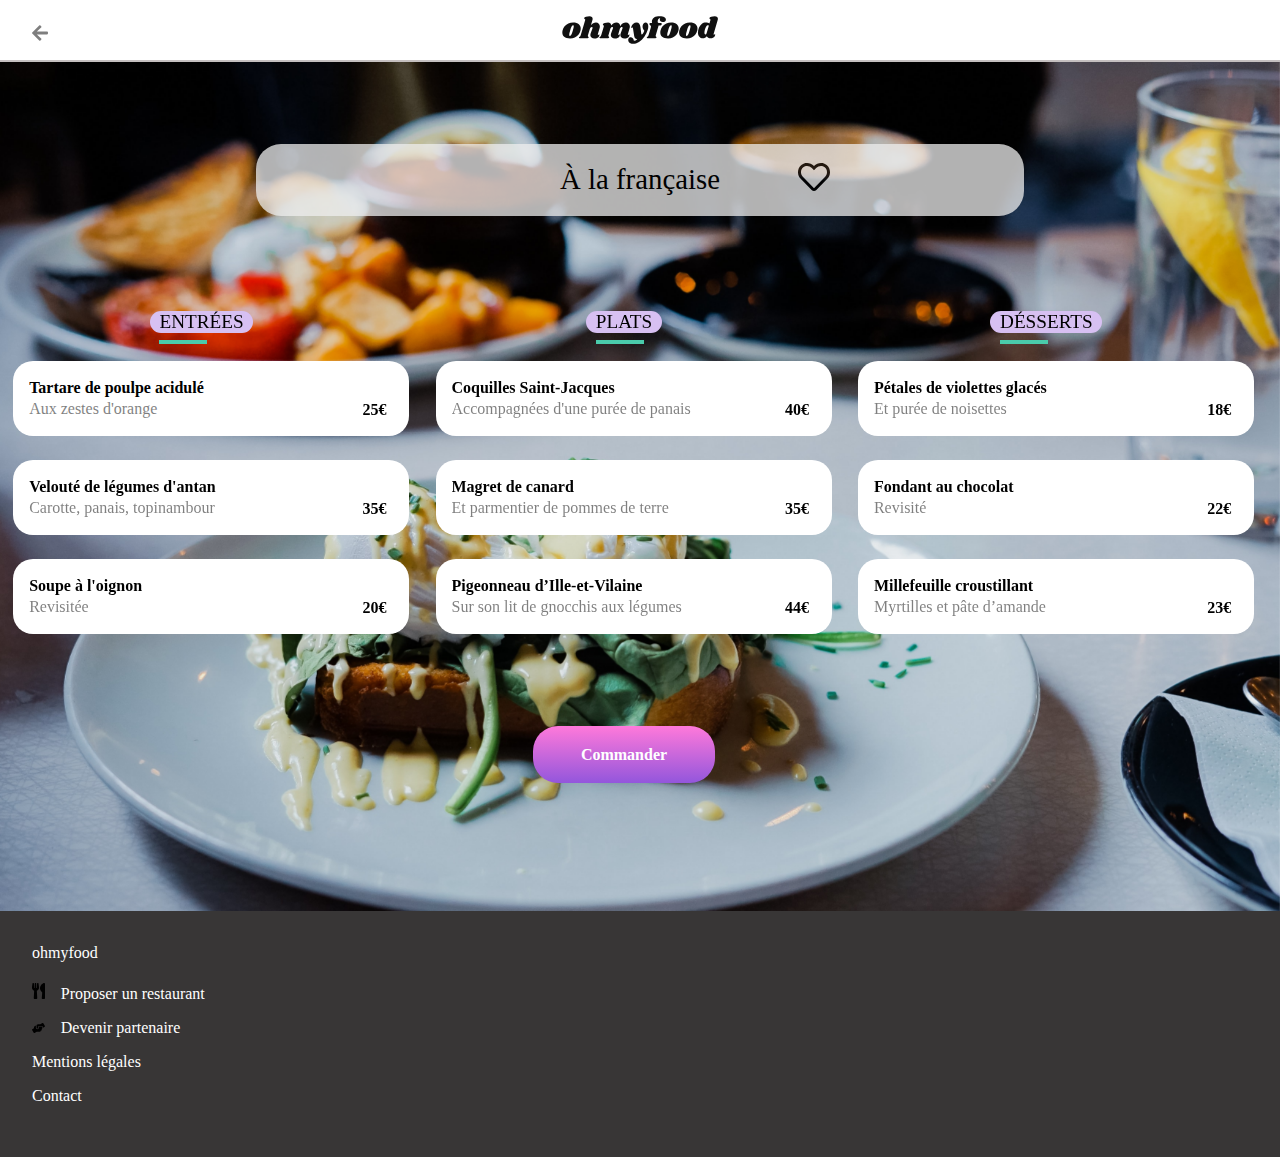
==== commit ab326779: "Merge branch 'Animation3-like' into main" ====
--- a/restaurants/a-la-francaise.html
+++ b/restaurants/a-la-francaise.html
@@ -22,7 +22,10 @@
             <div class="blockmenu">
                 <header class="hdrsections">
                     <h1 class="hdrsections__namerestaurant">À la française</h1>
-                    <img class="hdrsections__icon" src="../icons/heart-regular.svg" alt="icon like & save the menu">
+                    <div class="hdrsections__likecontainer">
+                        <img src="../icons/heart-regular.svg" alt="icon empty" class="hdrsections__likecontainer--empty">
+                        <img src="../icons/heart-solid.svg" alt="icon full" class="hdrsections__likecontainer--full">
+                    </div>
                 </header>
                 <section class="menusection">
                     <header class="menusection__hdr">
--- a/css/style.css
+++ b/css/style.css
@@ -11,6 +11,15 @@
 
 .icon {
   width: 0.7rem;
+}
+
+@keyframes fullheart {
+  from {
+    opacity: 0;
+  }
+  to {
+    opacity: 1;
+  }
 }
 
 @keyframes loadingbtnstep {
@@ -314,24 +323,22 @@
   }
 }
 
-.container-restaurants__card {
-  width: 90%;
-  text-decoration: none;
-  color: black;
+.container-restaurants__shop {
+  width: 93%;
   background-color: white;
   box-shadow: 0.25rem 0.25rem 5px #c5c0c0;
-  border-radius: 20px;
-  margin-bottom: 1em;
-}
-
-@media (min-width: 768px) and (max-width: 1024px) {
-  .container-restaurants__card {
+  border-radius: 15px;
+  margin-bottom: 1.5em;
+}
+
+@media (min-width: 768px) and (max-width: 1024px) {
+  .container-restaurants__shop {
     max-width: 43em;
   }
 }
 
 @media (min-width: 1025px) and (max-width: 1440px) {
-  .container-restaurants__card {
+  .container-restaurants__shop {
     width: 45%;
     max-width: 40em;
     margin-bottom: 4%;
@@ -339,25 +346,31 @@
 }
 
 @media (min-width: 1441px) {
-  .container-restaurants__card {
+  .container-restaurants__shop {
     width: 45%;
     max-width: 40em;
     margin-bottom: 4%;
   }
 }
 
-.container-restaurants__card__img {
+.container-restaurants__shop__card {
+  width: 100%;
+  text-decoration: none;
+  color: black;
+}
+
+.container-restaurants__shop__card__img {
   position: relative;
 }
 
-.container-restaurants__card__img--format {
+.container-restaurants__shop__card__img--format {
   object-fit: cover;
   height: 180px;
   width: 100%;
-  border-radius: 20px 20px 0 0;
-}
-
-.container-restaurants__card__img--label {
+  border-radius: 15px 15px 0 0;
+}
+
+.container-restaurants__shop__card__img--label {
   font-size: 0.9em;
   font-weight: bold;
   background-color: #99E2D0;
@@ -368,33 +381,62 @@
   right: 1em;
 }
 
-.container-restaurants__card__legend {
-  display: flex;
-  justify-content: space-between;
-  align-items: center;
-  padding: 0 10% 0 5%;
-}
-
-.container-restaurants__card__legend__name--title {
-  margin-top: 8%;
-  margin-bottom: 5%;
+.container-restaurants__shop__card__legend {
+  display: flex;
+  flex-direction: column;
+  padding-left: 1em;
+}
+
+.container-restaurants__shop__card__legend--title {
+  margin-top: .5em;
+  margin-bottom: .5em;
   font-size: 1em;
 }
 
-.container-restaurants__card__legend__name--adress {
+.container-restaurants__shop__card__legend--adress {
   margin-top: 0;
-  margin-bottom: 10%;
-}
-
-.container-restaurants__card__legend__heart {
-  padding-bottom: 2%;
-}
-
-.container-restaurants__card__legend__heart--clr {
+  margin-bottom: .75em;
+}
+
+.container-restaurants__shop__likecontainer {
+  cursor: pointer;
+  position: relative;
+  top: -1.95em;
+  left: -4.25em;
+}
+
+.container-restaurants__shop__likecontainer:hover > .container-restaurants__shop__likecontainer--empty {
+  animation: fullheart .5s forwards reverse;
+}
+
+.container-restaurants__shop__likecontainer:hover > .container-restaurants__shop__likecontainer--full {
+  animation: fullheart .5s forwards;
+}
+
+.container-restaurants__shop__likecontainer--empty {
   width: 1.7em;
+  margin-right: .5em;
+  position: absolute;
+  right: -2em;
+  top: -1.15em;
+  z-index: 0;
+}
+
+.container-restaurants__shop__likecontainer--full {
+  width: 1.7em;
+  opacity: 0;
+  margin-right: .5em;
+  position: absolute;
+  right: -2em;
+  top: -1.15em;
+  z-index: 1;
 }
 
 /** Style des pages de menu **/
+.hdrpge {
+  z-index: 2;
+}
+
 .hdrpge__icon {
   width: 1em;
   opacity: 0.5;
@@ -584,10 +626,36 @@
   }
 }
 
-.hdrsections__icon {
+.hdrsections__likecontainer {
+  position: relative;
+  cursor: pointer;
+}
+
+.hdrsections__likecontainer:hover > .hdrsections__likecontainer--empty {
+  animation: fullheart .5s forwards reverse;
+}
+
+.hdrsections__likecontainer:hover > .hdrsections__likecontainer--full {
+  animation: fullheart .5s forwards;
+}
+
+.hdrsections__likecontainer--empty {
   margin-right: .5em;
-  width: 1.5em;
-  opacity: 0.5;
+  width: 2em;
+  position: absolute;
+  right: -2em;
+  top: -1.15em;
+  z-index: 0;
+}
+
+.hdrsections__likecontainer--full {
+  opacity: 0;
+  margin-right: .5em;
+  width: 2em;
+  position: absolute;
+  right: -2em;
+  top: -1.15em;
+  z-index: 1;
 }
 
 @media (min-width: 1025px) and (max-width: 1440px) {
